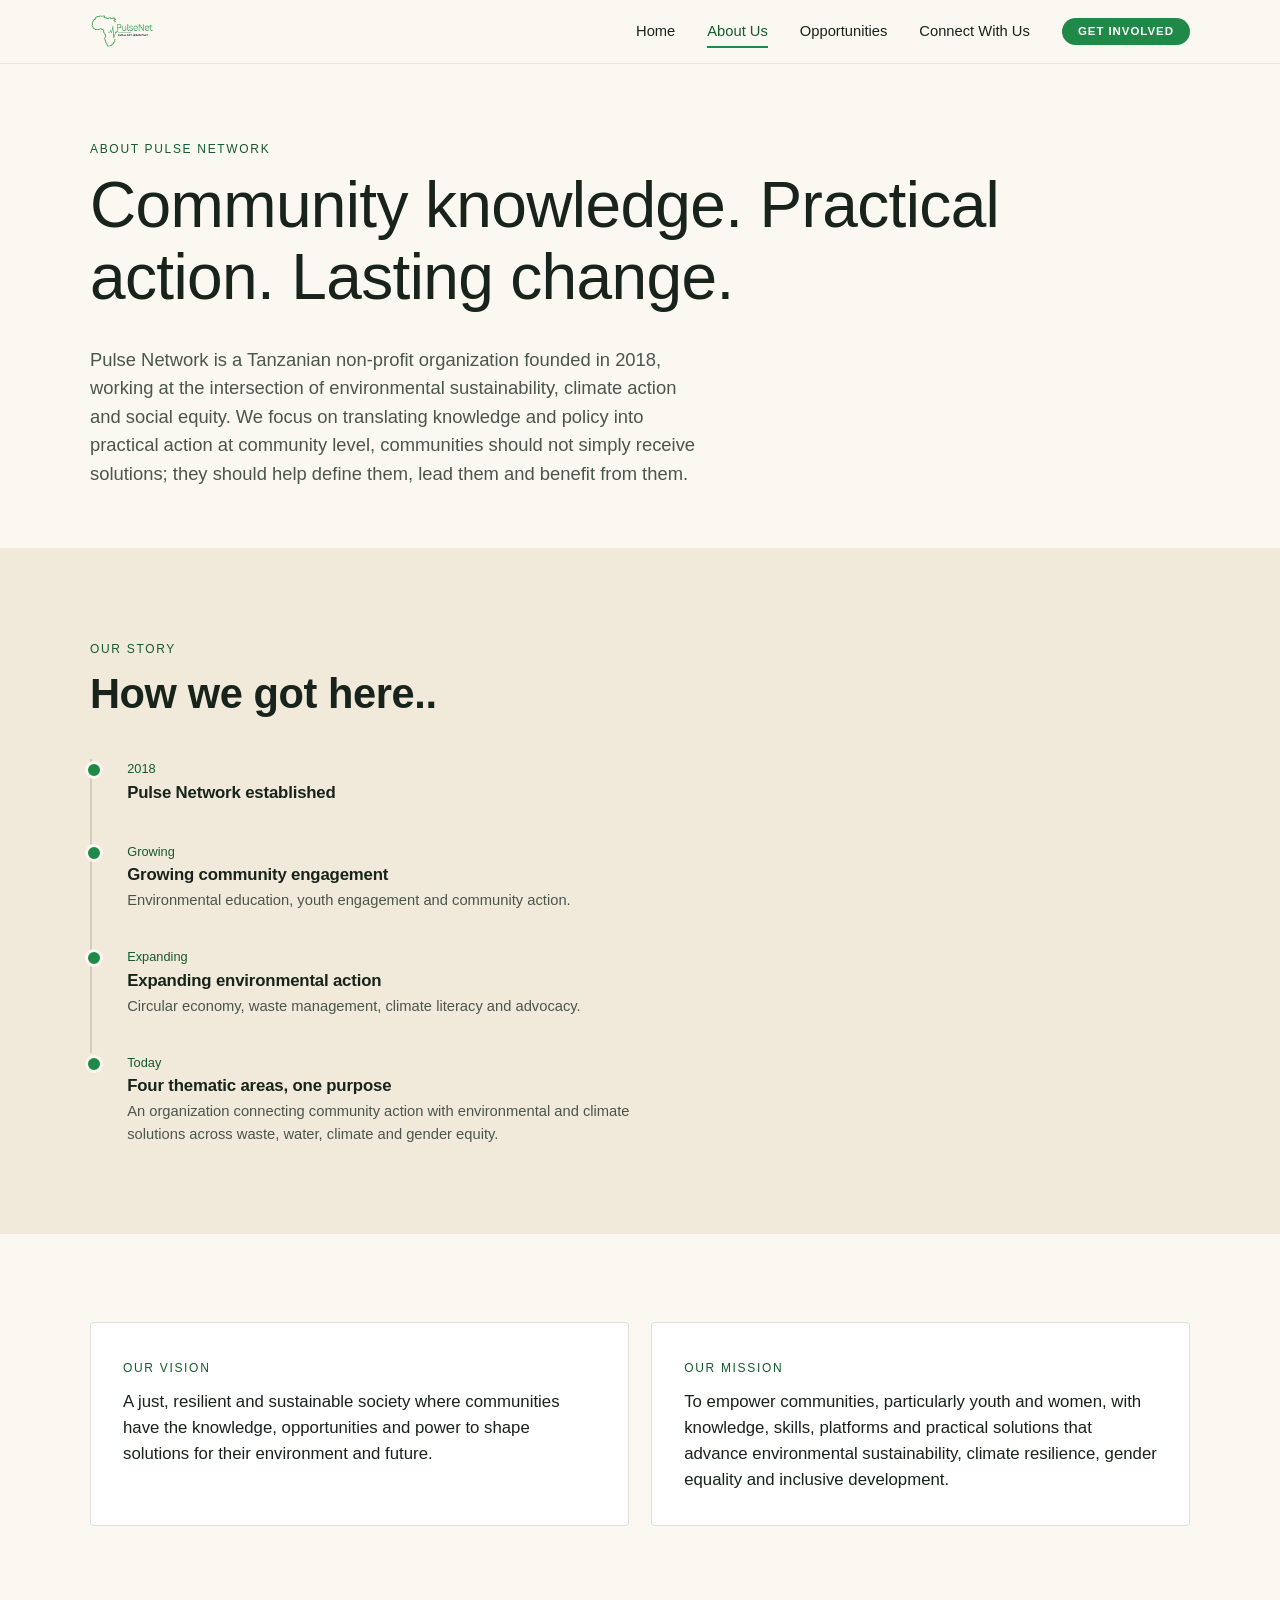
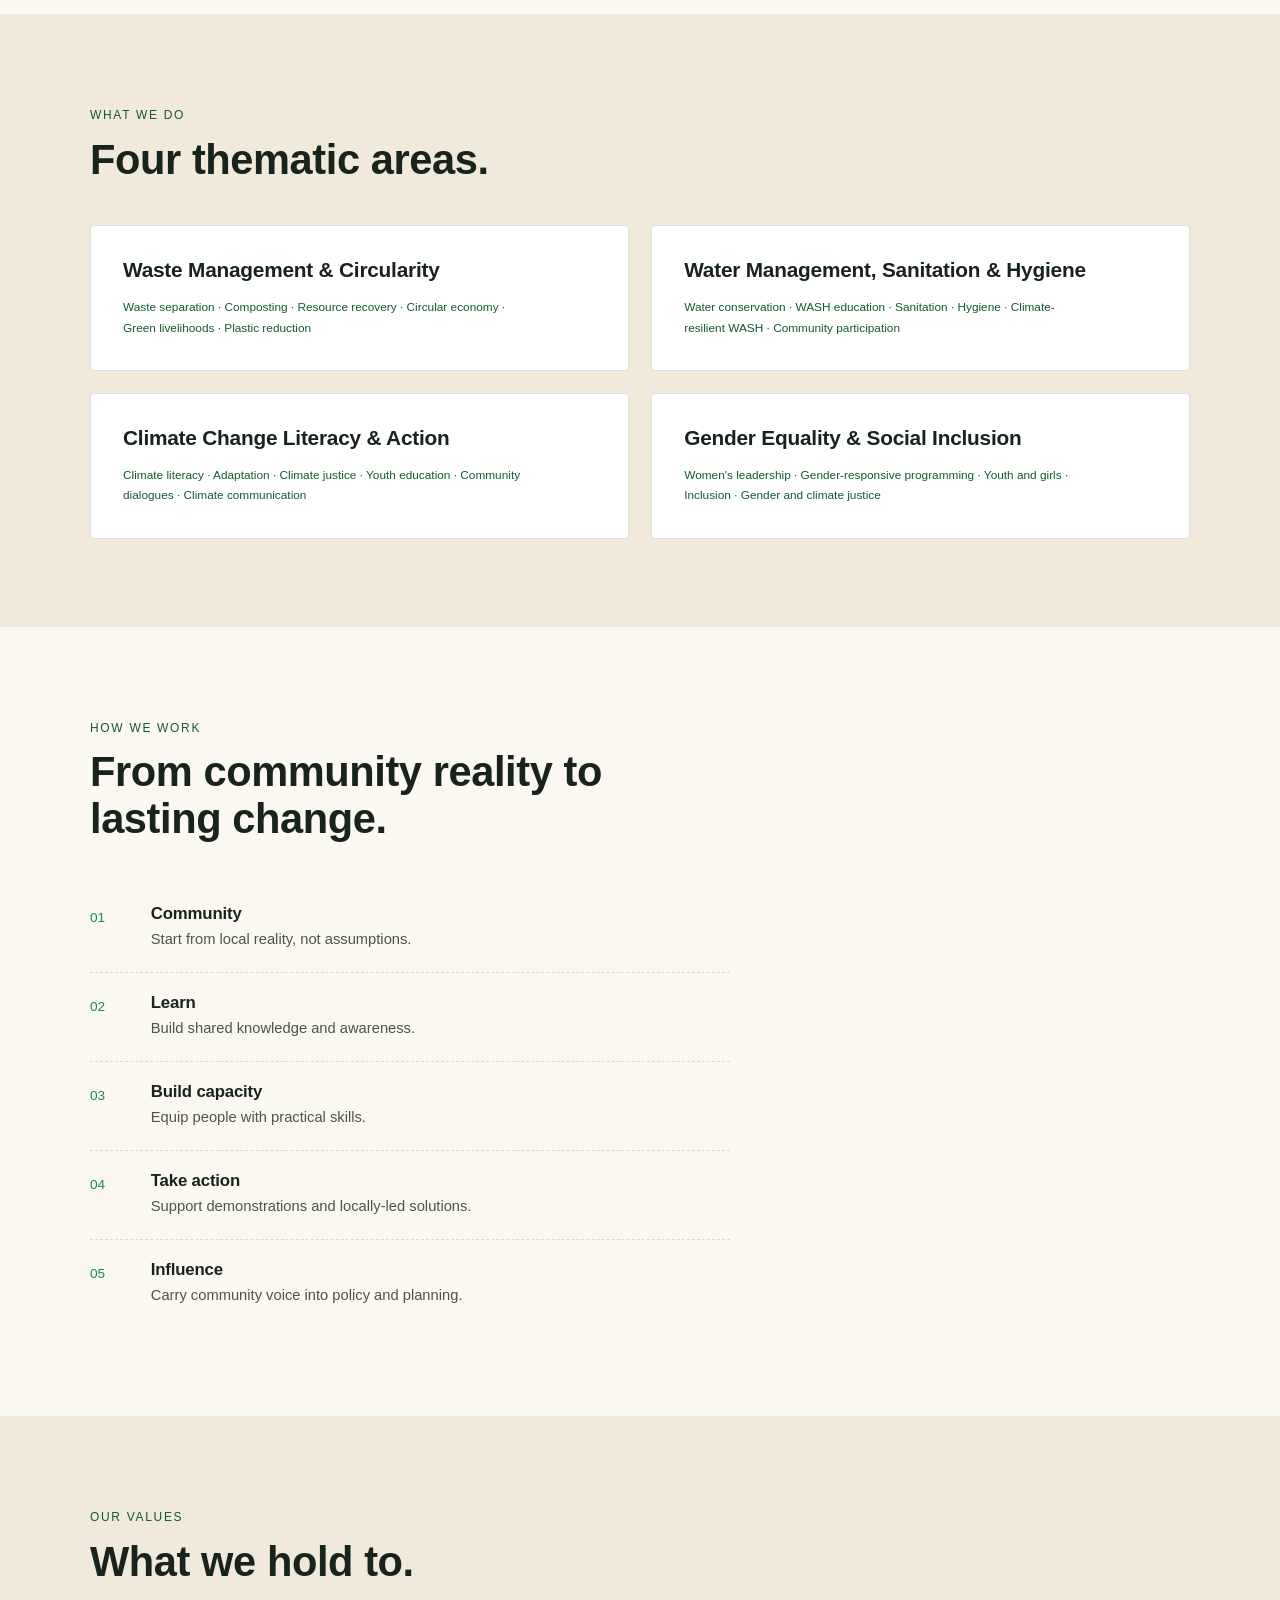
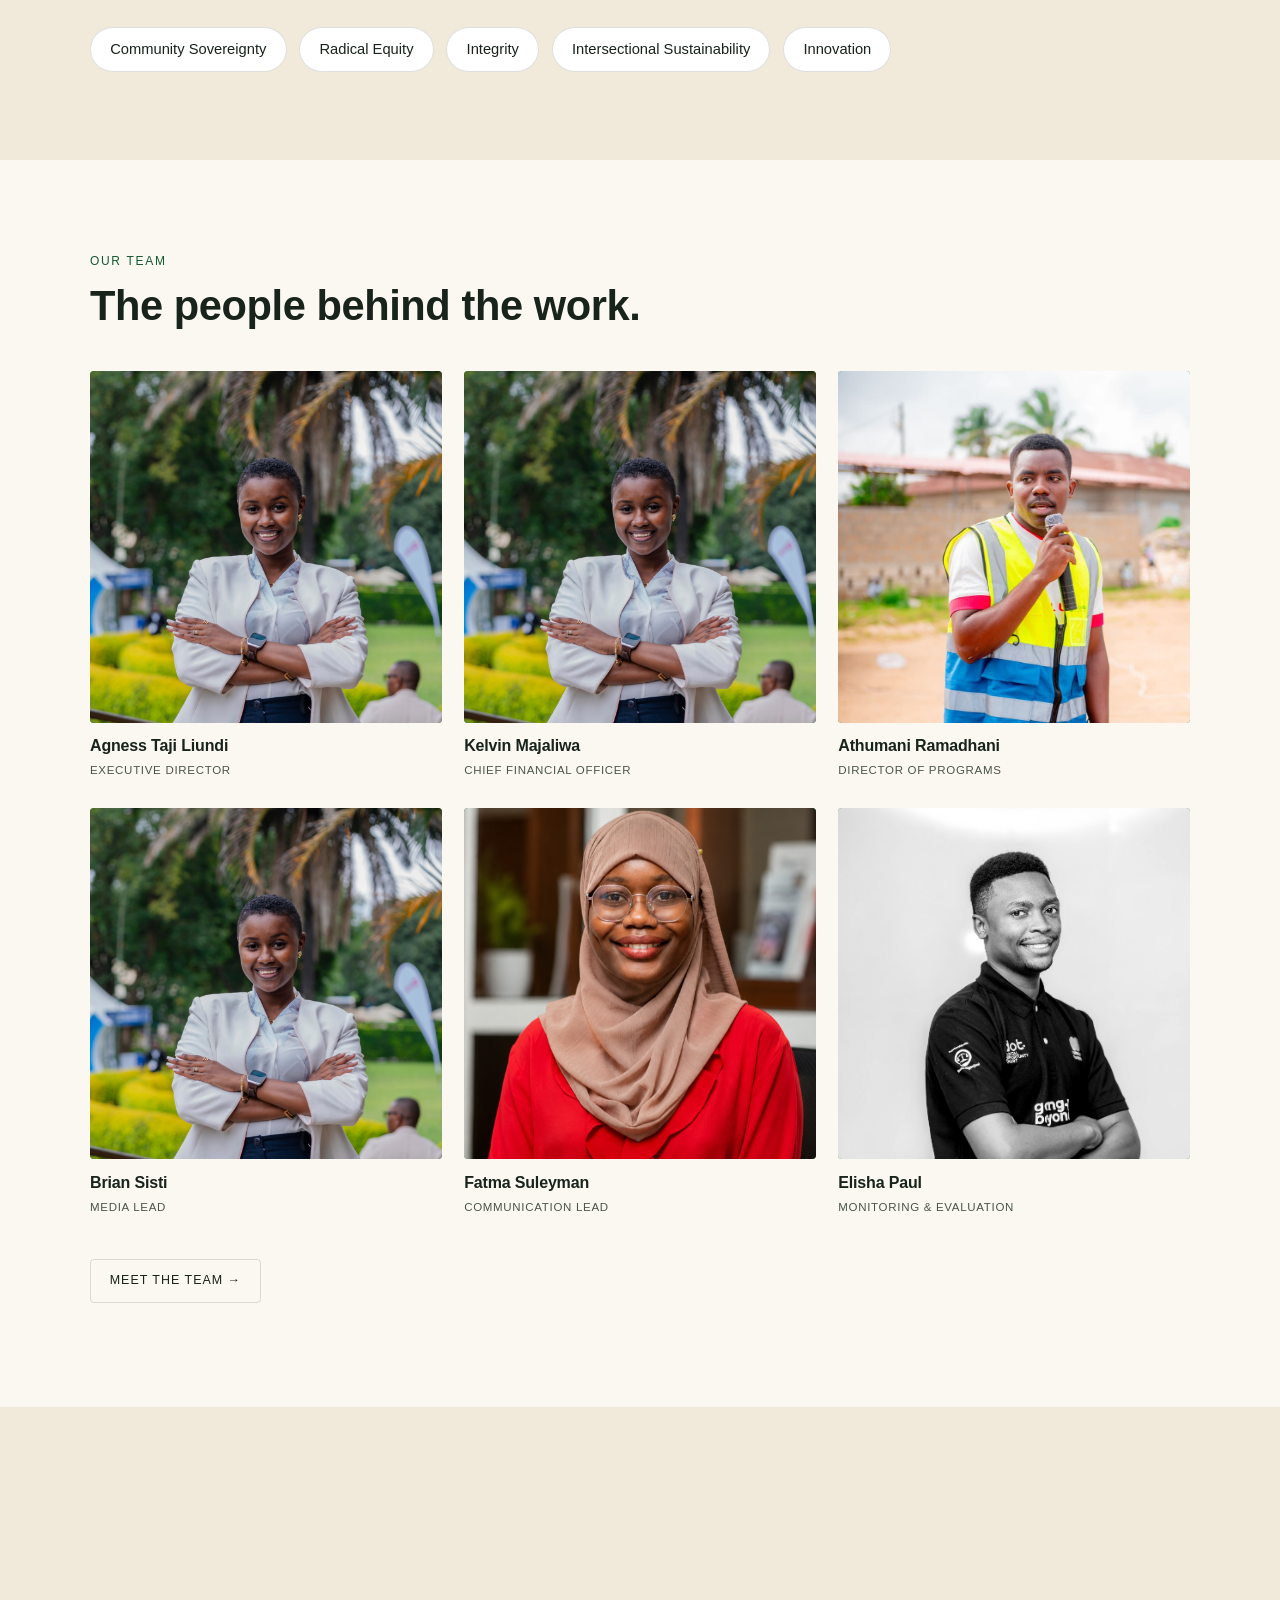
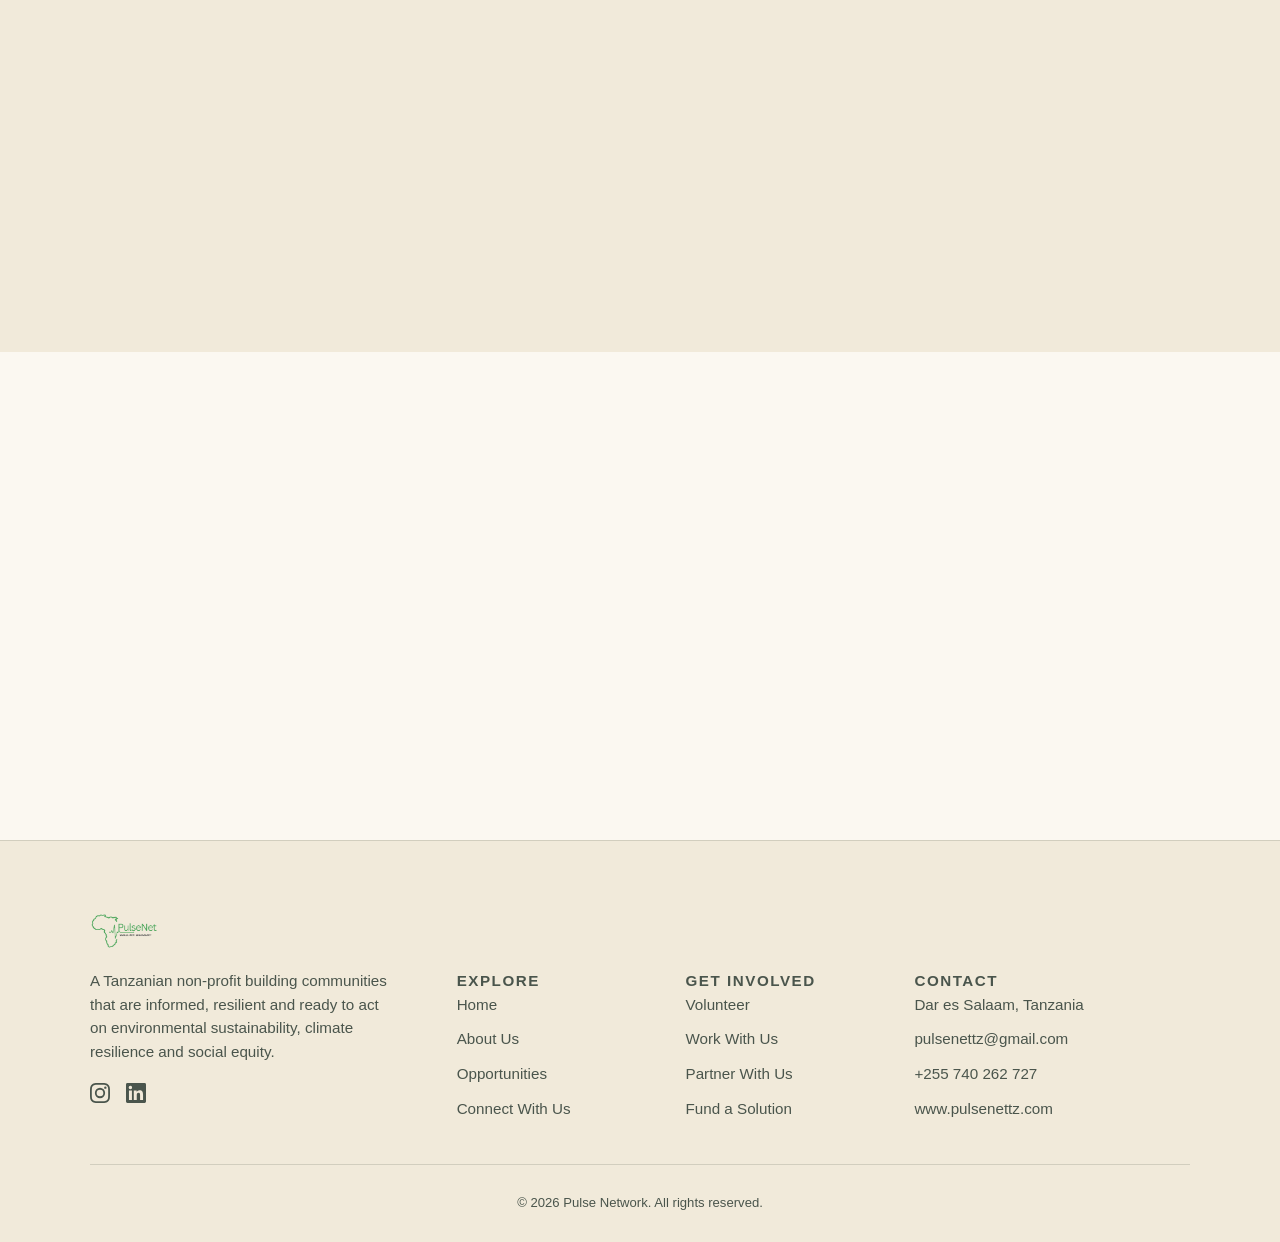
==== about.html @ f77ba7ce "Pictures" ====
<!DOCTYPE html>
<html lang="en">
<head>
<meta charset="UTF-8">
<meta name="viewport" content="width=device-width, initial-scale=1.0">
<title>About Us</title>
<meta name="description" content="Pulse Network is a Tanzanian non-profit organization founded in 2018, working at the intersection of environmental sustainability, climate action and social equity.">
<link rel="stylesheet" href="assets/styles.css?v=18">
</head>
<body>

<header class="site-header">
  <nav class="nav">
    <a href="index.html" class="brand" aria-label="Pulse Network home">
      <img src="assets/pulsenet_logo.png" alt="Pulse Network">
    </a>
    <button class="nav-toggle" aria-label="Toggle navigation" aria-expanded="false"><span></span><span></span><span></span></button>
    <div class="nav-links">
      <a href="index.html">Home</a>
      <a href="about.html" aria-current="page">About Us</a>
      <a href="opportunities.html">Opportunities</a>
      <a href="connect.html">Connect With Us</a>
      <a href="connect.html" class="btn btn-primary">Get Involved</a>
    </div>
  </nav>
</header>

<main>

  <section class="page-hero">
    <div class="wrap">
      <span class="eyebrow">About Pulse Network</span>
      <h1>Community knowledge. Practical action. Lasting change.</h1>
      <p class="lede">Pulse Network is a Tanzanian non-profit organization founded in 2018, working at the intersection of environmental sustainability, climate action and social equity. We focus on translating knowledge and policy into practical action at community level, communities should not simply receive solutions; they should help define them, lead them and benefit from them.</p>
    </div>
  </section>

  <!-- OUR STORY -->
  <section class="section-alt">
    <div class="wrap">
      <div class="section-head reveal">
        <span class="eyebrow">Our story</span>
        <h2>How we got here..</h2>
      </div>
      <div class="timeline reveal">
        <div class="tl-item">
          <span class="yr">2018</span>
          <h3>Pulse Network established</h3>
        </div>
        <div class="tl-item">
          <span class="yr">Growing</span>
          <h3>Growing community engagement</h3>
          <p>Environmental education, youth engagement and community action.</p>
        </div>
        <div class="tl-item">
          <span class="yr">Expanding</span>
          <h3>Expanding environmental action</h3>
          <p>Circular economy, waste management, climate literacy and advocacy.</p>
        </div>
        <div class="tl-item">
          <span class="yr">Today</span>
          <h3>Four thematic areas, one purpose</h3>
          <p>An organization connecting community action with environmental and climate solutions across waste, water, climate and gender equity.</p>
        </div>
      </div>
    </div>
  </section>

  <!-- VISION / MISSION -->
  <section>
    <div class="wrap">
      <div class="theme-grid reveal">
        <div class="theme-card">
          <span class="eyebrow">Our vision</span>
          <p style="color: var(--ink); font-size: 1.05rem;">A just, resilient and sustainable society where communities have the knowledge, opportunities and power to shape solutions for their environment and future.</p>
        </div>
        <div class="theme-card">
          <span class="eyebrow">Our mission</span>
          <p style="color: var(--ink); font-size: 1.05rem;">To empower communities, particularly youth and women, with knowledge, skills, platforms and practical solutions that advance environmental sustainability, climate resilience, gender equality and inclusive development.</p>
        </div>
      </div>
    </div>
  </section>

  <!-- WHAT WE DO -->
  <section class="section-alt">
    <div class="wrap">
      <div class="section-head reveal">
        <span class="eyebrow">What we do</span>
        <h2>Four thematic areas.</h2>
      </div>
      <div class="theme-grid reveal">
        <div class="theme-card">
          <h3>Waste Management &amp; Circularity</h3>
          <p class="focus">Waste separation · Composting · Resource recovery · Circular economy · Green livelihoods · Plastic reduction</p>
        </div>
        <div class="theme-card">
          <h3>Water Management, Sanitation &amp; Hygiene</h3>
          <p class="focus">Water conservation · WASH education · Sanitation · Hygiene · Climate-resilient WASH · Community participation</p>
        </div>
        <div class="theme-card">
          <h3>Climate Change Literacy &amp; Action</h3>
          <p class="focus">Climate literacy · Adaptation · Climate justice · Youth education · Community dialogues · Climate communication</p>
        </div>
        <div class="theme-card">
          <h3>Gender Equality &amp; Social Inclusion</h3>
          <p class="focus">Women's leadership · Gender-responsive programming · Youth and girls · Inclusion · Gender and climate justice</p>
        </div>
      </div>
    </div>
  </section>

  <!-- HOW WE WORK -->
  <section>
    <div class="wrap">
      <div class="section-head reveal">
        <span class="eyebrow">How we work</span>
        <h2>From community reality to lasting change.</h2>
      </div>
      <div class="trail-vertical reveal">
        <div class="v-step"><span class="num">01</span><div><h3>Community</h3><p>Start from local reality, not assumptions.</p></div></div>
        <div class="v-step"><span class="num">02</span><div><h3>Learn</h3><p>Build shared knowledge and awareness.</p></div></div>
        <div class="v-step"><span class="num">03</span><div><h3>Build capacity</h3><p>Equip people with practical skills.</p></div></div>
        <div class="v-step"><span class="num">04</span><div><h3>Take action</h3><p>Support demonstrations and locally-led solutions.</p></div></div>
        <div class="v-step"><span class="num">05</span><div><h3>Influence</h3><p>Carry community voice into policy and planning.</p></div></div>
      </div>
    </div>
  </section>

  <!-- VALUES -->
  <section class="section-alt">
    <div class="wrap">
      <div class="section-head reveal">
        <span class="eyebrow">Our values</span>
        <h2>What we hold to.</h2>
      </div>
      <div class="values-grid reveal">
        <span class="value-chip">Community Sovereignty</span>
        <span class="value-chip">Radical Equity</span>
        <span class="value-chip">Integrity</span>
        <span class="value-chip">Intersectional Sustainability</span>
        <span class="value-chip">Innovation</span>
      </div>
    </div>
  </section>

  <!-- TEAM -->
  <section>
    <div class="wrap">
      <div class="section-head reveal">
        <span class="eyebrow">Our team</span>
        <h2>The people behind the work.</h2>
      </div>
      <div class="team-grid reveal">
        <div class="team-card"><div class="avatar avatar--photo"><img src="assets/photos/agness-dp.jpeg" alt="Agness Taji Liundi" loading="lazy"></div><h3>Agness Taji Liundi</h3><span class="role">Executive Director</span></div>
        <div class="team-card"><div class="avatar avatar--photo"><img src="assets/photos/agness-dp.jpeg" alt="Kelvin Majaliwa" loading="lazy"></div><h3>Kelvin Majaliwa</h3><span class="role">Chief Financial Officer</span></div>
        <div class="team-card"><div class="avatar avatar--photo"><img src="assets/photos/athumani-dp.jpeg" alt="Athumani Ramadhani" loading="lazy"></div><h3>Athumani Ramadhani</h3><span class="role">Director of Programs</span></div>
        <div class="team-card"><div class="avatar avatar--photo"><img src="assets/photos/agness-dp.jpeg" alt="Brian Sisti" loading="lazy"></div><h3>Brian Sisti</h3><span class="role">Media Lead</span></div>
        <div class="team-card"><div class="avatar avatar--photo"><img src="assets/photos/fatmah-dp.png" alt="Fatma Suleyman" loading="lazy"></div><h3>Fatma Suleyman</h3><span class="role">Communication Lead</span></div>
        <div class="team-card"><div class="avatar avatar--photo"><img src="assets/photos/elisha-dp.jpeg" alt="Elisha Paul" loading="lazy"></div><h3>Elisha Paul</h3><span class="role">Monitoring &amp; Evaluation</span></div>
      </div>
      <p class="mt-lg"><a href="team.html" class="btn btn-ghost">Meet the team →</a></p>
    </div>
  </section>

  <!-- PARTNERS -->
  <section class="section-alt">
    <div class="wrap">
      <div class="section-head reveal">
        <span class="eyebrow">Our partners</span>
        <h2>We work alongside partners across every sector.</h2>
      </div>
    </div>
    <div class="partner-marquee reveal" role="group" aria-label="Our partners">
      <div class="partner-track">
        <span class="partner-card"><img src="assets/photos/apn-nobg.png" alt="apn"></span>
        <span class="partner-card"><img src="assets/photos/bfa-nobg.png" alt="bfa"></span>
        <span class="partner-card">Communities</span>
        <span class="partner-card">Youth Networks</span>
        <span class="partner-card">Research</span>
        <span class="partner-card">Private Sector</span>
        <span class="partner-card">Development Partners</span>
        <span class="partner-card" aria-hidden="true">Government</span>
        <span class="partner-card" aria-hidden="true">Civil Society</span>
        <span class="partner-card" aria-hidden="true">Communities</span>
        <span class="partner-card" aria-hidden="true">Youth Networks</span>
        <span class="partner-card" aria-hidden="true">Research</span>
        <span class="partner-card" aria-hidden="true">Private Sector</span>
        <span class="partner-card" aria-hidden="true">Development Partners</span>
      </div>
    </div>
  </section>

  <!-- CTA -->
  <section>
    <div class="wrap">
      <div class="cta-band reveal">
        <div class="cta-band-inner">
          <div>
            <h2>Building this with us starts with a conversation.</h2>
            <p>Reach out to learn more about our work or find where you fit in.</p>
          </div>
          <a href="connect.html" class="btn btn-on-green">Connect with us</a>
        </div>
      </div>
    </div>
  </section>

</main>

<footer class="site-footer">
  <div class="wrap">
    <div class="footer-grid">
      <div class="footer-brand-col">
        <a href="index.html" aria-label="Pulse Network home">
          <img src="assets/pulsenet_logo.png" alt="Pulse Network">
        </a>
        <p class="footer-blurb">A Tanzanian non-profit building communities that are informed, resilient and ready to act on environmental sustainability, climate resilience and social equity.</p>
        <div class="footer-social">
          <a href="https://www.instagram.com/pulsenet_tz/" aria-label="Instagram">
            <svg viewBox="0 0 24 24" fill="currentColor" xmlns="http://www.w3.org/2000/svg" aria-hidden="true"><path d="M12 2.162c3.204 0 3.584.012 4.849.07 1.17.054 1.805.249 2.228.413.56.218.96.478 1.38.898s.68.82.898 1.38c.164.423.36 1.058.413 2.228.058 1.265.07 1.645.07 4.849s-.012 3.584-.07 4.849c-.053 1.17-.249 1.805-.413 2.228a3.7 3.7 0 0 1-.898 1.38c-.42.42-.82.68-1.38.898-.423.164-1.058.36-2.228.413-1.265.058-1.645.07-4.849.07s-3.584-.012-4.849-.07c-1.17-.053-1.805-.249-2.228-.413a3.7 3.7 0 0 1-1.38-.898c-.42-.42-.68-.82-.898-1.38-.164-.423-.36-1.058-.413-2.228-.058-1.265-.07-1.645-.07-4.849s.012-3.584.07-4.849c.054-1.17.249-1.805.413-2.228.218-.56.478-.96.898-1.38s.82-.68 1.38-.898c.423-.164 1.058-.36 2.228-.413 1.265-.058 1.645-.07 4.849-.07M12 0C8.741 0 8.332.014 7.052.072 5.775.131 4.902.333 4.14.63a5.9 5.9 0 0 0-2.126 1.384A5.9 5.9 0 0 0 .63 4.14c-.297.763-.5 1.635-.558 2.912C.014 8.332 0 8.741 0 12s.014 3.668.072 4.948c.059 1.277.261 2.15.558 2.912.307.79.717 1.459 1.384 2.126A5.9 5.9 0 0 0 4.14 23.37c.763.297 1.635.5 2.912.558C8.332 23.986 8.741 24 12 24s3.668-.014 4.948-.072c1.277-.059 2.15-.261 2.912-.558a5.9 5.9 0 0 0 2.126-1.384 5.9 5.9 0 0 0 1.384-2.126c.297-.763.5-1.635.558-2.912.058-1.28.072-1.689.072-4.948s-.014-3.668-.072-4.948c-.059-1.277-.261-2.15-.558-2.912a5.9 5.9 0 0 0-1.384-2.126A5.9 5.9 0 0 0 19.86.63c-.763-.297-1.635-.5-2.912-.558C15.668.014 15.259 0 12 0m0 5.838a6.162 6.162 0 1 0 0 12.324 6.162 6.162 0 0 0 0-12.324M12 16a4 4 0 1 1 0-8 4 4 0 0 1 0 8m7.846-10.406a1.44 1.44 0 1 1-2.88 0 1.44 1.44 0 0 1 2.88 0"/></svg>
          </a>
          <a href="https://www.linkedin.com/company/pulse-network-africa" aria-label="LinkedIn">
            <svg viewBox="0 0 16 16" fill="currentColor" xmlns="http://www.w3.org/2000/svg" aria-hidden="true"><path d="M13.633 13.633h-2.37V9.92c0-.885-.017-2.025-1.234-2.025-1.235 0-1.424.965-1.424 1.96v3.778h-2.37V5.998H8.51v1.043h.031a2.5 2.5 0 0 1 2.246-1.233c2.403 0 2.846 1.58 2.846 3.637zM3.56 4.954a1.376 1.376 0 1 1 0-2.751 1.376 1.376 0 0 1 0 2.751m1.185 8.679H2.372V5.998h2.373zM14.815.001H1.18A1.17 1.17 0 0 0 0 1.154v13.691A1.17 1.17 0 0 0 1.18 16h13.635A1.17 1.17 0 0 0 16 14.845V1.153A1.17 1.17 0 0 0 14.815 0"/></svg>
          </a>
        </div>
      </div>

      <nav class="footer-col">
        <p class="footer-col-title">Explore</p>
        <ul>
          <li><a href="index.html">Home</a></li>
          <li><a href="about.html">About Us</a></li>
          <li><a href="opportunities.html">Opportunities</a></li>
          <li><a href="connect.html">Connect With Us</a></li>
        </ul>
      </nav>

      <nav class="footer-col">
        <p class="footer-col-title">Get Involved</p>
        <ul>
          <li><a href="opportunities.html">Volunteer</a></li>
          <li><a href="opportunities.html">Work With Us</a></li>
          <li><a href="opportunities.html">Partner With Us</a></li>
          <li><a href="opportunities.html">Fund a Solution</a></li>
        </ul>
      </nav>

      <div class="footer-col">
        <p class="footer-col-title">Contact</p>
        <ul>
          <li><p>Dar es Salaam, Tanzania</p></li>
          <li><a href="mailto:pulsenettz@gmail.com">pulsenettz@gmail.com</a></li>
          <li><a href="tel:+255740262727">+255 740 262 727</a></li>
          <li><a href="https://www.pulsenettz.com">www.pulsenettz.com</a></li>
        </ul>
      </div>
    </div>

    <hr class="footer-sep">
    <p class="footer-copy">© 2026 Pulse Network. All rights reserved.</p>
  </div>
</footer>

<script src="assets/main.js"></script>
</body>
</html>
---- assets/styles.css ----
@font-face {
  font-family: 'Halenoir';
  src: url('fonts/Halenoir-Regular.otf') format('otf');
  font-weight: 400;
  font-style: normal;
  font-display: swap;
}
@font-face {
  font-family: 'Halenoir';
  src: url('fonts/Halenoir-Medium.otf') format('otf');
  font-weight: 500;
  font-style: normal;
  font-display: swap;
}
@font-face {
  font-family: 'Halenoir';
  src: url('fonts/Halenoir-SemiBold.otf') format('otf');
  font-weight: 600;
  font-style: normal;
  font-display: swap;
}
@font-face {
  font-family: 'Halenoir';
  src: url('fonts/Halenoir-Bold.otf') format('otf');
  font-weight: 700;
  font-style: normal;
  font-display: swap;
}

:root {
  /* --- Color: warm paper ground, brand green as the one accent, ochre as the
     earth/soil counter-accent (waste-to-value, circularity). No near-black,
     no acid-green-on-black — the brief already owns green, so the ground
     stays warm and legible instead of doubling down on a dark UI cliché. */
  --green: #1F8A47;
  --green-deep: #145A2F;
  --green-pale: #E4F1E7;
  --ochre: #B9781F;
  --ochre-pale: #F5E9D6;
  --ink: #17231B;
  --ink-soft: #4A554C;
  --paper: #FBF8F1;
  --paper-alt: #F1EADA;
  --white: #FFFFFF;
  --line: rgba(23, 35, 27, 0.14);
  --line-soft: rgba(23, 35, 27, 0.08);

  --font-display: 'Halenoir', -apple-system, BlinkMacSystemFont, 'Segoe UI', Helvetica, Arial, sans-serif;
  --font-body: 'Halenoir', -apple-system, BlinkMacSystemFont, 'Segoe UI', Helvetica, Arial, sans-serif;
  --font-mono: 'Halenoir', -apple-system, BlinkMacSystemFont, 'Segoe UI', Helvetica, Arial, sans-serif;

  --max-width: 1180px;
  --radius: 4px;
  --shadow-soft: 0 1px 2px rgba(23,35,27,0.06), 0 8px 24px rgba(23,35,27,0.05);
}

* { box-sizing: border-box; }
html { scroll-behavior: smooth; }

@media (prefers-reduced-motion: reduce) {
  html { scroll-behavior: auto; }
  * { animation-duration: 0.01ms !important; animation-iteration-count: 1 !important; transition-duration: 0.01ms !important; }
}

body {
  margin: 0;
  font-family: var(--font-body);
  color: var(--ink);
  background: var(--paper);
  line-height: 1.55;
  -webkit-font-smoothing: antialiased;
}

img { max-width: 100%; display: block; }
a { color: inherit; text-decoration: none; }

h1, h2, h3, h4 {
  font-family: var(--font-display);
  font-weight: 600;
  line-height: 1.12;
  margin: 0 0 0.5em;
  letter-spacing: -0.01em;
}

h1 { font-size: clamp(2.4rem, 5vw, 4.2rem); font-weight: 500; }
h2 { font-size: clamp(1.8rem, 3.4vw, 2.6rem); }
h3 { font-size: 1.3rem; }

p { margin: 0 0 1em; color: var(--ink-soft); max-width: 62ch; }

.eyebrow {
  font-family: var(--font-mono);
  font-size: 0.75rem;
  letter-spacing: 0.14em;
  text-transform: uppercase;
  color: var(--green-deep);
  display: inline-flex;
  align-items: center;
  margin-bottom: 1em;
}

.wrap {
  max-width: var(--max-width);
  margin: 0 auto;
  padding: 0 clamp(1.25rem, 4vw, 2.5rem);
}

/* Buttons */
.btn {
  display: inline-flex;
  align-items: center;
  gap: 0.5em;
  font-family: var(--font-mono);
  font-size: 0.78rem;
  letter-spacing: 0.08em;
  text-transform: uppercase;
  padding: 0.9em 1.5em;
  border-radius: var(--radius);
  border: 1px solid transparent;
  cursor: pointer;
  transition: transform 0.15s ease, background 0.15s ease, color 0.15s ease, border-color 0.15s ease;
  white-space: nowrap;
}
.btn-primary { background: var(--green); color: var(--white); }
.btn-primary:hover { background: var(--green-deep); transform: translateY(-1px); }
.btn-ghost { background: transparent; color: var(--ink); border-color: var(--line); }
.btn-ghost:hover { border-color: var(--green); color: var(--green-deep); }
.btn-on-green { background: var(--white); color: var(--green-deep); }
.btn-on-green:hover { background: var(--ink); color: var(--white); }

/* ---- Nav ---- */
.site-header {
  position: sticky;
  top: 0;
  z-index: 40;
  background: rgba(251, 248, 241, 0.92);
  backdrop-filter: blur(8px);
  border-bottom: 1px solid var(--line-soft);
}
.nav {
  display: flex;
  align-items: center;
  justify-content: space-between;
  padding: 0.9rem clamp(1.25rem, 4vw, 2.5rem);
  max-width: var(--max-width);
  margin: 0 auto;
}
.brand { display: flex; align-items: center; gap: 0.6em; }
.brand img { height: 34px; width: auto; }
.brand-word { font-family: var(--font-display); font-size: 1.15rem; font-weight: 600; }
.brand-tag { font-family: var(--font-mono); font-size: 0.62rem; letter-spacing: 0.08em; text-transform: uppercase; color: var(--ink-soft); display: block; margin-top: -2px; }

.nav-links { display: flex; align-items: center; gap: 2rem; }
.nav-links a { font-size: 0.92rem; font-weight: 500; position: relative; padding: 0.2em 0; }
.nav-links a::after {
  content: ''; position: absolute; left: 0; right: 100%; bottom: -2px; height: 2px; background: var(--green);
  transition: right 0.2s ease;
}
.nav-links a:hover::after, .nav-links a[aria-current="page"]::after { right: 0; }
.nav-links a[aria-current="page"] { color: var(--green-deep); }

/* "Get Involved" button in the nav: the .nav-links a rules above otherwise
   override .btn — force it back to a proper button (smaller text, balanced
   padding, no underline bar). */
.nav-links a.btn {
  padding: 0.7em 1.4em;
  font-size: 0.72rem;
  font-weight: 600;
  line-height: 1;
  border: 0;
  border-radius: 999px;
}
.nav-links a.btn::after { content: none; }

.nav-actions { display: flex; align-items: center; gap: 1.4rem; }
.nav-toggle { display: none; background: none; border: none; cursor: pointer; padding: 0.4em; }
.nav-toggle span { display: block; width: 22px; height: 2px; background: var(--ink); margin: 5px 0; }

@media (max-width: 860px) {
  /* Mobile: the nav opens as a dropdown card under the hamburger, on the same
     screen. Hidden by default, shown when JS adds .open — no overlay page. */
  .nav { position: relative; }

  .nav-links {
    display: none;
    position: absolute;
    top: calc(100% + 0.4rem);
    right: 0;
    left: auto;
    width: max-content;
    min-width: 148px;
    flex-direction: column;
    align-items: stretch;
    gap: 0;
    padding: 0.2rem 0;
    background: var(--white);
    border: 1px solid var(--line-soft);
    border-radius: 10px;
    box-shadow: 0 8px 20px rgba(23, 35, 27, 0.14);
    z-index: 50;
  }
  .nav-links.open { display: flex; }

  .nav-links a {
    font-size: 0.85rem;
    font-weight: 500;
    color: var(--ink);
    padding: 0.5rem 0.9rem;
    border: 0;
  }
  .nav-links a::after { display: none; }
  /* no green highlight on hover / active — every item looks the same */
  .nav-links a:hover,
  .nav-links a:focus-visible,
  .nav-links a[aria-current="page"] { color: var(--ink); background: none; }

  /* "Get Involved" reads as a plain nav link on mobile — no pill, no accent */
  .nav-links a.btn {
    margin: 0;
    padding: 0.5rem 0.9rem;
    background: none;
    color: var(--ink);
    border: 0;
    border-radius: 0;
    font-size: 0.85rem;
    font-weight: 500;
    letter-spacing: normal;
    text-transform: none;
    justify-content: flex-start;
  }
  .nav-links a.btn:hover { background: none; color: var(--ink); }

  .nav-toggle { display: block; }
}

/* ---- Hero ---- */
.hero {
  padding: clamp(4rem, 10vw, 7.5rem) 0 clamp(3.5rem, 8vw, 5.5rem);
  margin-bottom: clamp(2rem, 6vw, 4.5rem);
  position: relative;
  overflow: hidden;
  isolation: isolate;
}
.hero-bg { position: absolute; inset: 0; z-index: -2; }
.hero-bg img { width: 100%; height: 100%; object-fit: cover; object-position: 50% 22%; }
.hero-scrim {
  position: absolute;
  inset: 0;
  z-index: -1;
  background:
    linear-gradient(180deg, rgba(10,16,12,0.32) 0%, rgba(10,16,12,0.72) 78%, rgba(10,16,12,0.82) 100%),
    linear-gradient(90deg, rgba(10,16,12,0.55) 0%, rgba(10,16,12,0.15) 62%);
}
/* Two-column content overlay: headline + focus areas on the left,
   mission statement + email capture on the right. */
/* Single column, centred both axes within the hero. */
.hero-inner {
  display: flex;
  flex-direction: column;
  align-items: center;
  justify-content: center;
  text-align: center;
  gap: 1.35rem;
  min-height: 62vh;
  max-width: 760px;
}
.hero-col { display: contents; }

.hero h1 {
  color: #fff;
  font-size: clamp(2.3rem, 4.6vw, 3.4rem);
  line-height: 1.05;
  margin: 0;
}
.hero h1 em {
  /* same typeface as the rest of the headline, just italic for emphasis */
  font-style: italic;
  font-weight: 400;
  letter-spacing: 0;
}

.hero-subtitle {
  color: rgba(255,255,255,0.72);
  font-size: 0.98rem;
  margin: 0;
}

.hero-tags {
  list-style: none;
  margin: 0;
  padding: 0;
  display: flex;
  flex-wrap: wrap;
  justify-content: center;
  gap: 0.55rem 1.6rem;
  font-family: var(--font-mono);
  font-size: 0.9rem;
}
.hero-tags li { color: #7CC89B; white-space: nowrap; }

.hero-body {
  color: rgba(255,255,255,0.9);
  font-size: 1.05rem;
  line-height: 1.6;
  margin: 0;
  max-width: 52ch;
}

.hero-subscribe {
  display: flex;
  align-items: center;
  gap: 0.5rem;
  max-width: 460px;
  padding: 0.4rem 0.4rem 0.4rem 1.4rem;
  background: #fff;
  border-radius: 999px;
  box-shadow: 0 10px 30px rgba(10,16,12,0.28);
}

.hero-subscribe__btn {
  flex: 0 0 auto;
  border: 0;
  cursor: pointer;
  background: var(--green);
  color: #fff;
  font-family: var(--font-mono);
  font-size: 0.85rem;
  letter-spacing: 0.04em;
  padding: 0.9em 1.7em;
  border-radius: 999px;
  transition: background 0.15s ease, transform 0.15s ease;
  white-space: nowrap;
}
.hero-subscribe__btn:hover { background: var(--green-deep); transform: translateY(-1px); }

.hero .pulse-divider.accent { color: rgba(255,255,255,0.5); position: relative; z-index: 1; }

/* Desktop / tablet (md and up): give the headline room to wrap to 3 lines
   naturally, and keep all four focus-area tags on a single row. */
@media (min-width: 861px) {
  .hero-inner { max-width: 820px; }
  .hero h1 {
    font-size: 3.1rem;
    max-width: 24ch;          /* wide enough for 3 lines, not 2 */
    text-wrap: balance;       /* even out the 3 lines, no manual <br> */
  }
  .hero-tags {
    flex-wrap: nowrap;        /* all four tags on one line */
    gap: 0.55rem 1.1rem;      /* tighter horizontal gap so they fit */
  }
}

@media (max-width: 860px) {
  /* Mobile: the first viewport shows only the headline + "Our work spans…" +
     tags. The mission paragraph and email form sit below the fold. */
  .hero { padding-top: 0; padding-bottom: clamp(2.5rem, 10vw, 4rem); }
  .hero-inner {
    display: flex;
    flex-direction: column;
    min-height: 0;
    gap: 0;
  }
  .hero-col { display: flex; flex-direction: column; align-items: center; width: 100%; }
  .hero-col--left {
    min-height: 100vh;
    min-height: 100svh;
    justify-content: center;
    gap: 1.15rem;
    padding: 4.5rem 0;
  }
  .hero-col--right {
    gap: 1.25rem;
    padding-top: clamp(2rem, 8vw, 3.5rem);
  }
  .hero-body { max-width: none; }
  .hero-subscribe { width: 100%; max-width: 420px; }
}

@media (max-width: 480px) {
  .hero-subscribe {
    flex-wrap: wrap;
    gap: 0.6rem;
    padding: 0.9rem;
    border-radius: 18px;
  }
  .hero-subscribe__input { flex-basis: 100%; padding: 0.6rem 0.4rem; }
  .hero-subscribe__btn { width: 100%; border-radius: 999px; }
}


/* ---- Sections ---- */
section { padding: clamp(3rem, 7vw, 5.5rem) 0; }
.section-alt { background: var(--paper-alt); }
.section-head { max-width: 640px; margin-bottom: 2.6rem; }

/* ---- Theme cards ---- */
.theme-grid { display: grid; grid-template-columns: repeat(2, 1fr); gap: 1.4rem; }
@media (max-width: 720px) { .theme-grid { grid-template-columns: 1fr; } }
.theme-card {
  background: var(--white);
  border: 1px solid var(--line);
  border-radius: var(--radius);
  padding: 2rem;
  transition: border-color 0.2s ease, transform 0.2s ease;
}
.theme-card:hover { border-color: var(--green); transform: translateY(-3px); }
.theme-card .icon { font-size: 1.8rem; margin-bottom: 1rem; display: block; }
.theme-card h3 { margin-bottom: 0.5rem; }
.theme-card p { margin-bottom: 0; font-size: 0.95rem; }
.theme-card .focus { margin-top: 1rem; font-family: var(--font-mono); font-size: 0.74rem; color: var(--green-deep); line-height: 1.7; }

/* ---- Process trail (uses the pulse line as connective tissue) ---- */
.trail { position: relative; display: grid; grid-template-columns: repeat(4, 1fr); gap: 1.5rem; }
@media (max-width: 860px) { .trail { grid-template-columns: 1fr; } }
.trail-step { position: relative; padding-top: 1.2rem; }
.trail-step .num { font-family: var(--font-mono); font-size: 0.78rem; color: var(--green); display: block; margin-bottom: 0.6rem; }
.trail-step h3 { font-size: 1.1rem; margin-bottom: 0.35rem; }
.trail-step p { font-size: 0.92rem; margin-bottom: 0; }

.trail-vertical { display: flex; flex-direction: column; gap: 0; max-width: 640px; }
.trail-vertical .v-step { display: flex; gap: 1.4rem; padding: 1.3rem 0; border-bottom: 1px dashed var(--line); }
.trail-vertical .v-step:last-child { border-bottom: none; }
.trail-vertical .v-step .num { font-family: var(--font-mono); color: var(--green); font-size: 0.85rem; flex: none; width: 2.4rem; padding-top: 0.15rem; }
.trail-vertical .v-step h3 { margin-bottom: 0.3rem; font-size: 1.05rem; }
.trail-vertical .v-step p { margin-bottom: 0; font-size: 0.92rem; }

/* ---- Initiative / opportunity cards ---- */
.card-grid { display: grid; grid-template-columns: repeat(4, 1fr); gap: 1.2rem; }
@media (max-width: 980px) { .card-grid { grid-template-columns: repeat(2, 1fr); } }
@media (max-width: 560px) { .card-grid { grid-template-columns: 1fr; } }
.init-card { background: var(--white); border: 1px solid var(--line); border-radius: var(--radius); padding: 1.6rem; }
.init-card .tag { font-family: var(--font-mono); font-size: 0.68rem; letter-spacing: 0.08em; text-transform: uppercase; color: var(--green); }
.init-card h3 { margin: 0.5rem 0 0.4rem; font-size: 1.1rem; }
.init-card p { font-size: 0.9rem; margin-bottom: 0; }

/* ---- CTA band ---- */
.cta-band { background: var(--green); color: var(--white); border-radius: 6px; padding: clamp(2.4rem, 6vw, 4rem); text-align: left; }
.cta-band h2 { color: var(--white); }
.cta-band p { color: rgba(255,255,255,0.86); }
.cta-band-inner { display: flex; align-items: center; justify-content: space-between; gap: 2rem; flex-wrap: wrap; }

/* ---- Timeline (About) ---- */
.timeline { display: flex; flex-direction: column; max-width: 560px; }
.tl-item { position: relative; padding: 0 0 2.2rem 2.2rem; border-left: 2px solid var(--line); }
.tl-item:last-child { border-left-color: transparent; padding-bottom: 0; }
.tl-item::before { content: ''; position: absolute; left: -7px; top: 2px; width: 12px; height: 12px; border-radius: 50%; background: var(--green); border: 3px solid var(--paper); }
.tl-item .yr { font-family: var(--font-mono); font-size: 0.8rem; color: var(--green-deep); display: block; margin-bottom: 0.3rem; }
.tl-item h3 { font-size: 1.05rem; margin-bottom: 0.25rem; }
.tl-item p { font-size: 0.92rem; margin-bottom: 0; }

/* ---- Values ---- */
.values-grid { display: flex; flex-wrap: wrap; gap: 0.8rem; }
.value-chip { border: 1px solid var(--line); border-radius: 999px; padding: 0.7em 1.3em; font-size: 0.92rem; background: var(--white); }

/* ---- Team ---- */
.team-grid { display: grid; grid-template-columns: repeat(3, 1fr); gap: 1.6rem 1.4rem; }
@media (max-width: 720px) { .team-grid { grid-template-columns: repeat(2, 1fr); } }
.team-card .avatar { width: 100%; aspect-ratio: 1; border-radius: var(--radius); background: var(--green-pale); display: flex; align-items: center; justify-content: center; font-family: var(--font-display); font-size: 2rem; color: var(--green-deep); margin-bottom: 0.9rem; }
/* Cut-out portrait on the site green (image has a transparent background) */
.team-card .avatar--photo { background: var(--green); padding: 0; overflow: hidden; }
.team-card .avatar--photo img { width: 100%; height: 100%; object-fit: cover; object-position: top center; }
.team-card h3 { font-size: 1rem; margin-bottom: 0.15rem; }
.team-card .role { font-family: var(--font-mono); font-size: 0.72rem; text-transform: uppercase; letter-spacing: 0.06em; color: var(--ink-soft); }

/* ---- Partners strip ---- */
/* ---- Partners marquee: continuous infinite auto-scroll, pauses on hover/focus.
   Track holds two identical sets of cards; each card carries a right margin so
   one set is exactly half the track width and translateX(-50%) loops seamlessly. */
.partner-marquee {
  overflow: hidden;
  padding: 0.75rem 0;
  -webkit-mask-image: linear-gradient(90deg, transparent, #000 7%, #000 93%, transparent);
  mask-image: linear-gradient(90deg, transparent, #000 7%, #000 93%, transparent);
}
.partner-track {
  display: flex;
  width: max-content;
  animation: partner-scroll 32s linear infinite;
  will-change: transform;
}
.partner-marquee:hover .partner-track,
.partner-marquee:focus-within .partner-track { animation-play-state: paused; }

.partner-card {
  flex: 0 0 auto;
  width: clamp(122px, 22vw, 176px);
  aspect-ratio: 1 / 1;
  margin-right: clamp(0.6rem, 2vw, 1rem);
  display: flex;
  align-items: center;
  justify-content: center;
  text-align: center;
  padding: 1rem;
  background: var(--white);
  border: 1px solid var(--line);
  border-radius: var(--radius);
  font-family: var(--font-mono);
  font-size: 0.8rem;
  letter-spacing: 0.03em;
  line-height: 1.35;
  color: var(--ink-soft);
}

@keyframes partner-scroll {
  from { transform: translateX(0); }
  to   { transform: translateX(-50%); }
}

@media (prefers-reduced-motion: reduce) {
  .partner-marquee { overflow-x: auto; -webkit-overflow-scrolling: touch; }
  .partner-track { animation: none; }
}

/* ---- Opportunity sections ---- */
.opp-block { display: grid; grid-template-columns: 1fr 1.3fr; gap: 2.5rem; padding: 2.6rem 0; border-bottom: 1px solid var(--line); align-items: start; }
.opp-block:last-child { border-bottom: none; }
@media (max-width: 800px) { .opp-block { grid-template-columns: 1fr; gap: 1.2rem; } }
.opp-block .icon { font-size: 1.6rem; }
.opp-list { list-style: none; margin: 1rem 0 1.4rem; padding: 0; display: grid; gap: 0.5rem; }
.opp-list li { position: relative; padding-left: 1.3rem; font-size: 0.95rem; color: var(--ink-soft); }
.opp-list li::before { content: ''; position: absolute; left: 0; top: 0.55em; width: 6px; height: 6px; background: var(--green); border-radius: 50%; }
.opp-empty { font-style: italic; color: var(--ink-soft); font-size: 0.92rem; }

/* ---- Form ---- */
.form-grid { display: grid; grid-template-columns: 1fr 1fr; gap: 1.1rem; }
@media (max-width: 640px) { .form-grid { grid-template-columns: 1fr; } }
.field { display: flex; flex-direction: column; gap: 0.4rem; margin-bottom: 1.1rem; }
.field.full { grid-column: 1 / -1; }
.field label { font-family: var(--font-mono); font-size: 0.72rem; text-transform: uppercase; letter-spacing: 0.06em; color: var(--ink-soft); }
.field input, .field textarea, .field select {
  font-family: var(--font-body); font-size: 0.98rem; padding: 0.8em 0.9em; border: 1px solid var(--line); border-radius: var(--radius); background: var(--white); color: var(--ink);
}
.field input:focus, .field textarea:focus { outline: 2px solid var(--green); outline-offset: 1px; border-color: var(--green); }
.checkbox-grid { display: grid; grid-template-columns: repeat(2, 1fr); gap: 0.6rem 1rem; }
@media (max-width: 520px) { .checkbox-grid { grid-template-columns: 1fr; } }
.checkbox-item { display: flex; align-items: center; gap: 0.6em; font-size: 0.92rem; }
.checkbox-item input { width: 16px; height: 16px; accent-color: var(--green); }
.form-note { font-size: 0.82rem; color: var(--ink-soft); margin-top: 0.6rem; }
.form-status { font-size: 0.9rem; margin-top: 0.9rem; font-family: var(--font-mono); display: none; }
.form-status.visible { display: block; }
.form-status.ok { color: var(--green-deep); }
.form-status.err { color: #A33A2A; }

/* ---- Contact info cards ---- */
.contact-grid { display: grid; grid-template-columns: 1fr 1fr; gap: 3rem; }
@media (max-width: 860px) { .contact-grid { grid-template-columns: 1fr; } }
.info-list { list-style: none; margin: 0; padding: 0; display: grid; gap: 1rem; }
.info-list li { display: flex; gap: 0.9em; font-size: 1rem; }
.info-list .k { font-family: var(--font-mono); font-size: 0.78rem; color: var(--green-deep); width: 2rem; flex: none; padding-top: 0.2em; }
.social-row { display: flex; gap: 1.1rem; margin-top: 1.6rem; flex-wrap: wrap; }
.social-row a { font-family: var(--font-mono); font-size: 0.8rem; border: 1px solid var(--line); padding: 0.6em 1.1em; border-radius: 999px; transition: border-color 0.2s ease, color 0.2s ease; }
.social-row a:hover { border-color: var(--green); color: var(--green-deep); }

/* ---- Footer (footer-01 layout: brand + blurb + social, link columns, contact, rule, centered copyright) ---- */
.site-footer {
  background: var(--paper-alt);
  color: var(--ink-soft);
  border-top: 1px solid var(--line);
  padding: clamp(3rem, 6vw, 4.5rem) 0 1.75rem;
}
.footer-grid {
  display: grid;
  grid-template-columns: 1.7fr 1fr 1fr 1.4fr;
  gap: 2.75rem 2rem;
  padding-bottom: 2.75rem;
}
@media (max-width: 900px) { .footer-grid { grid-template-columns: 1fr 1fr; } }
@media (max-width: 560px) { .footer-grid { grid-template-columns: 1fr; gap: 2rem; } }

.footer-brand-col { display: flex; flex-direction: column; gap: 1.25rem; max-width: 34ch; }
@media (max-width: 900px) { .footer-brand-col { grid-column: 1 / -1; max-width: none; } }
.footer-brand-col img { height: 36px; width: auto; }
/* Capped at four lines; width tuned so the copy wraps to exactly four. */
.footer-blurb { margin: 0; font-size: 0.95rem; line-height: 1.55; color: var(--ink-soft); max-width: 44ch; }

.footer-social { display: flex; align-items: center; gap: 1rem; }
.footer-social a { color: var(--ink-soft); display: inline-flex; transition: color 0.15s ease; }
.footer-social a:hover { color: var(--green-deep); }
.footer-social svg { width: 20px; height: 20px; display: block; }

.footer-col-title {
  font-family: var(--font-mono);
  font-size: 0.72rem;
  font-weight: 600;
  letter-spacing: 0.1em;
  text-transform: uppercase;
  color: var(--ink);
  margin: 0 0 1.1rem;
}
.footer-col ul { list-style: none; margin: 0; padding: 0; display: grid; gap: 0.7rem; }
.footer-col li { font-size: 0.95rem; }
.footer-col a { font-size: 0.95rem; color: var(--ink-soft); transition: color 0.15s ease; }
.footer-col a:hover { color: var(--green-deep); }
.footer-col p { font-size: 0.95rem; margin: 0; color: var(--ink-soft); max-width: none; }
/* Outdent the logo so the nav/contact column heads line up with the blurb's first line. */
.footer-col { margin-top: calc(36px + 1.25rem); }
@media (max-width: 900px) { .footer-col { margin-top: 0; } }

.footer-sep { height: 1px; width: 100%; background: var(--line); border: 0; margin: 0; }
.footer-copy { text-align: center; font-size: 0.82rem; color: var(--ink-soft); padding-top: 1.75rem; margin: 0 auto; max-width: none; }

/* ---- Page header (interior pages) ---- */
.page-hero { padding: clamp(2.6rem, 6vw, 4.5rem) 0 clamp(1.8rem, 4vw, 2.6rem); }
.page-hero .lede { font-size: 1.15rem; max-width: 620px; }

/* ---- Photo grid (field imagery) ---- */
.photo-grid { display: grid; grid-template-columns: repeat(4, 1fr); gap: 0.9rem; }
@media (max-width: 860px) { .photo-grid { grid-template-columns: repeat(2, 1fr); } }
@media (max-width: 560px) { .photo-grid { grid-template-columns: 1fr; } }
.photo-grid figure { margin: 0; overflow: hidden; border-radius: var(--radius); aspect-ratio: 4/5; }
.photo-grid img { width: 100%; height: 100%; object-fit: cover; transition: transform 0.4s ease; }
.photo-grid figure:hover img { transform: scale(1.04); }
.photo-caption { font-family: var(--font-mono); font-size: 0.78rem; color: var(--ink-soft); margin-top: 1rem; }

/* ---- Utility ---- */
.center { text-align: center; margin-left: auto; margin-right: auto; }
.mt-lg { margin-top: 2.5rem; }
.reveal { opacity: 0; transform: translateY(14px); transition: opacity 0.6s ease, transform 0.6s ease; }
.reveal.in { opacity: 1; transform: translateY(0); }

/* ---- Contact form: honeypot + optional-field hint ---- */
.hp { position: absolute; left: -9999px; width: 1px; height: 1px; overflow: hidden; }
.field label .opt { color: var(--ink-soft); font-weight: 400; font-size: 0.85em; }
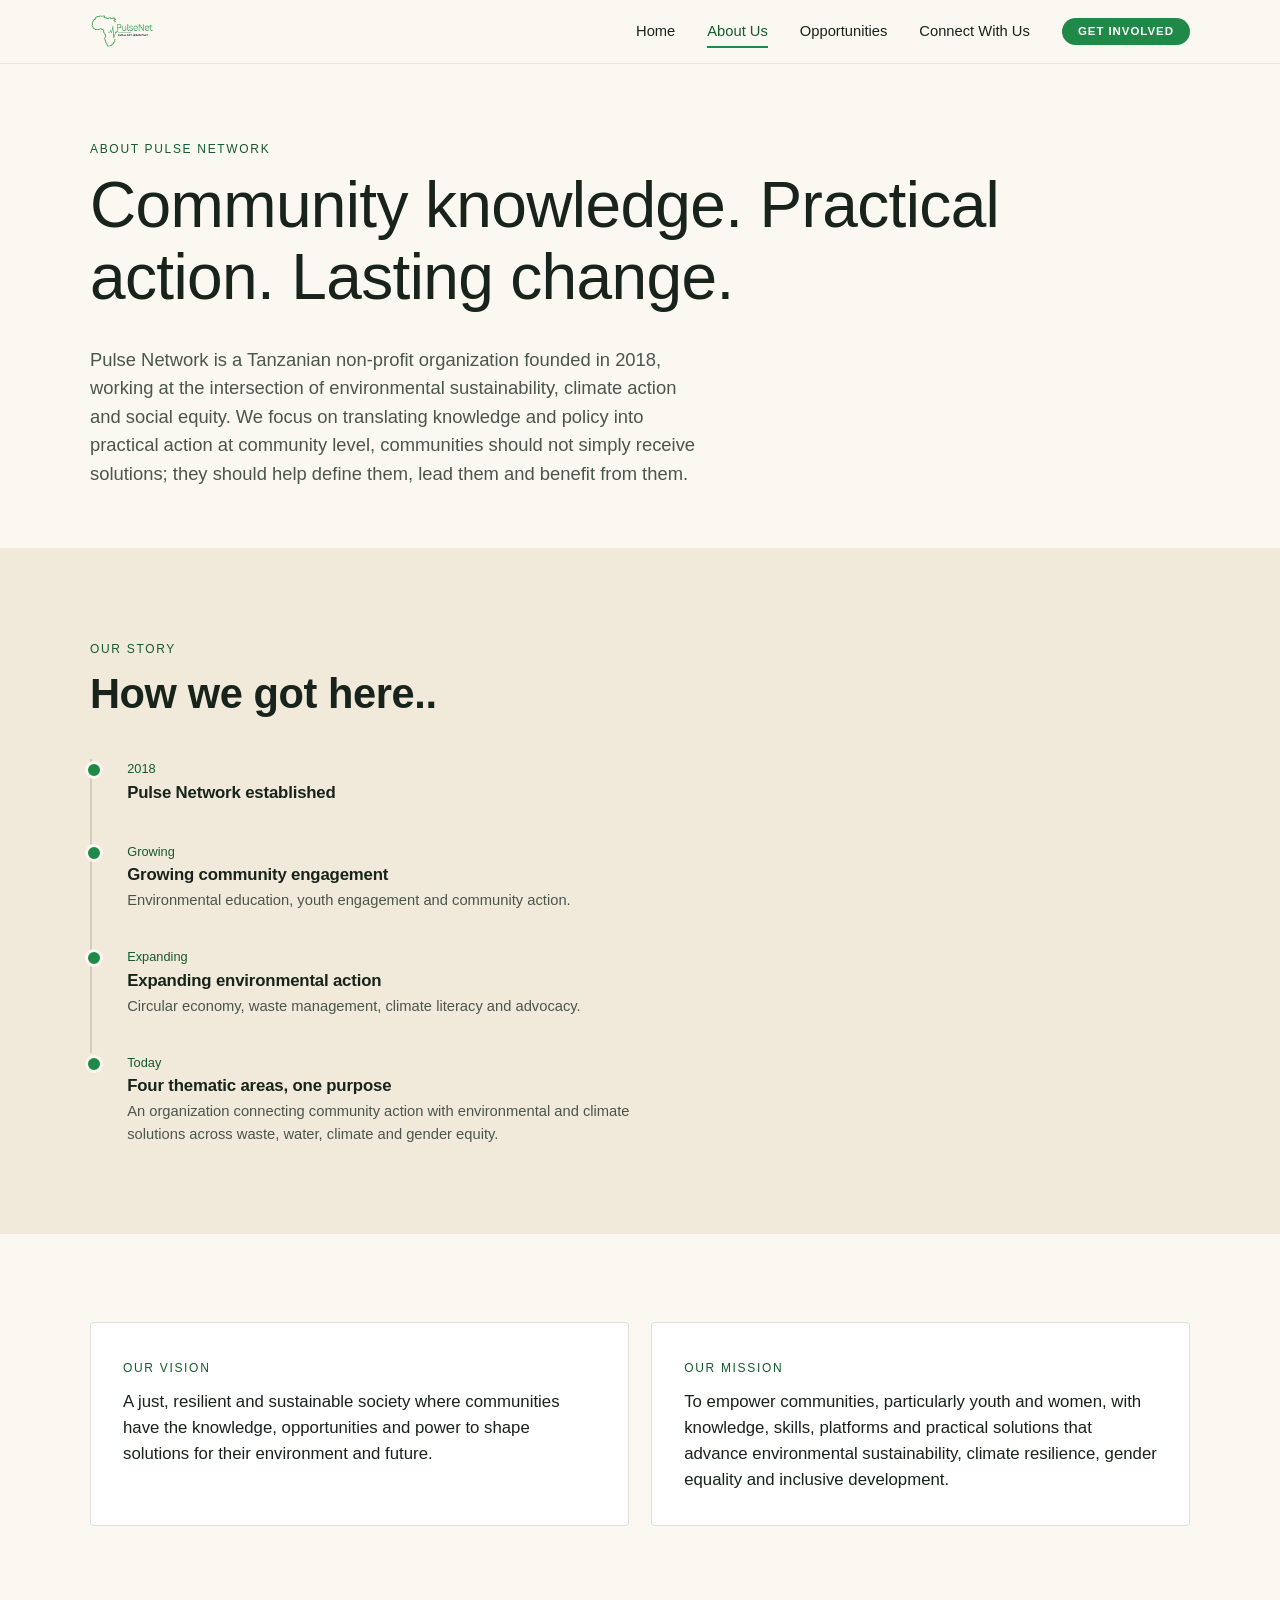
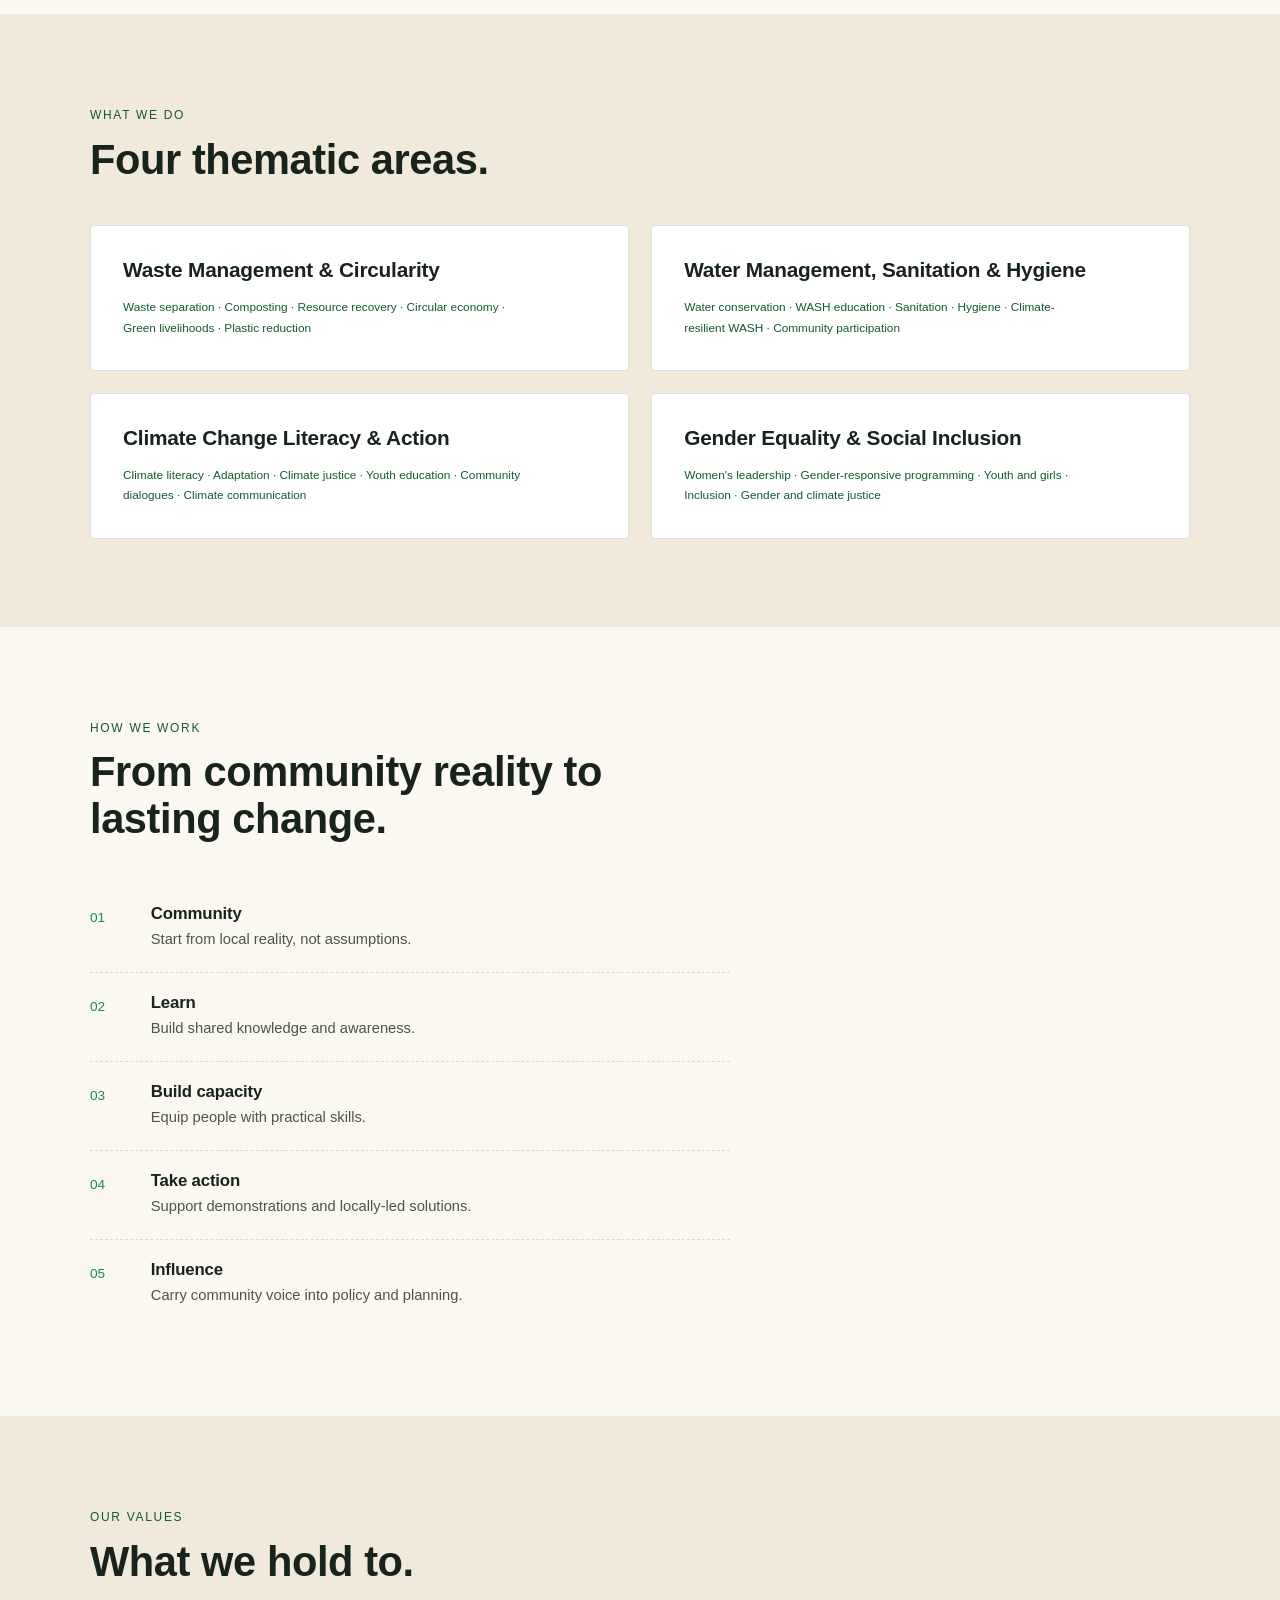
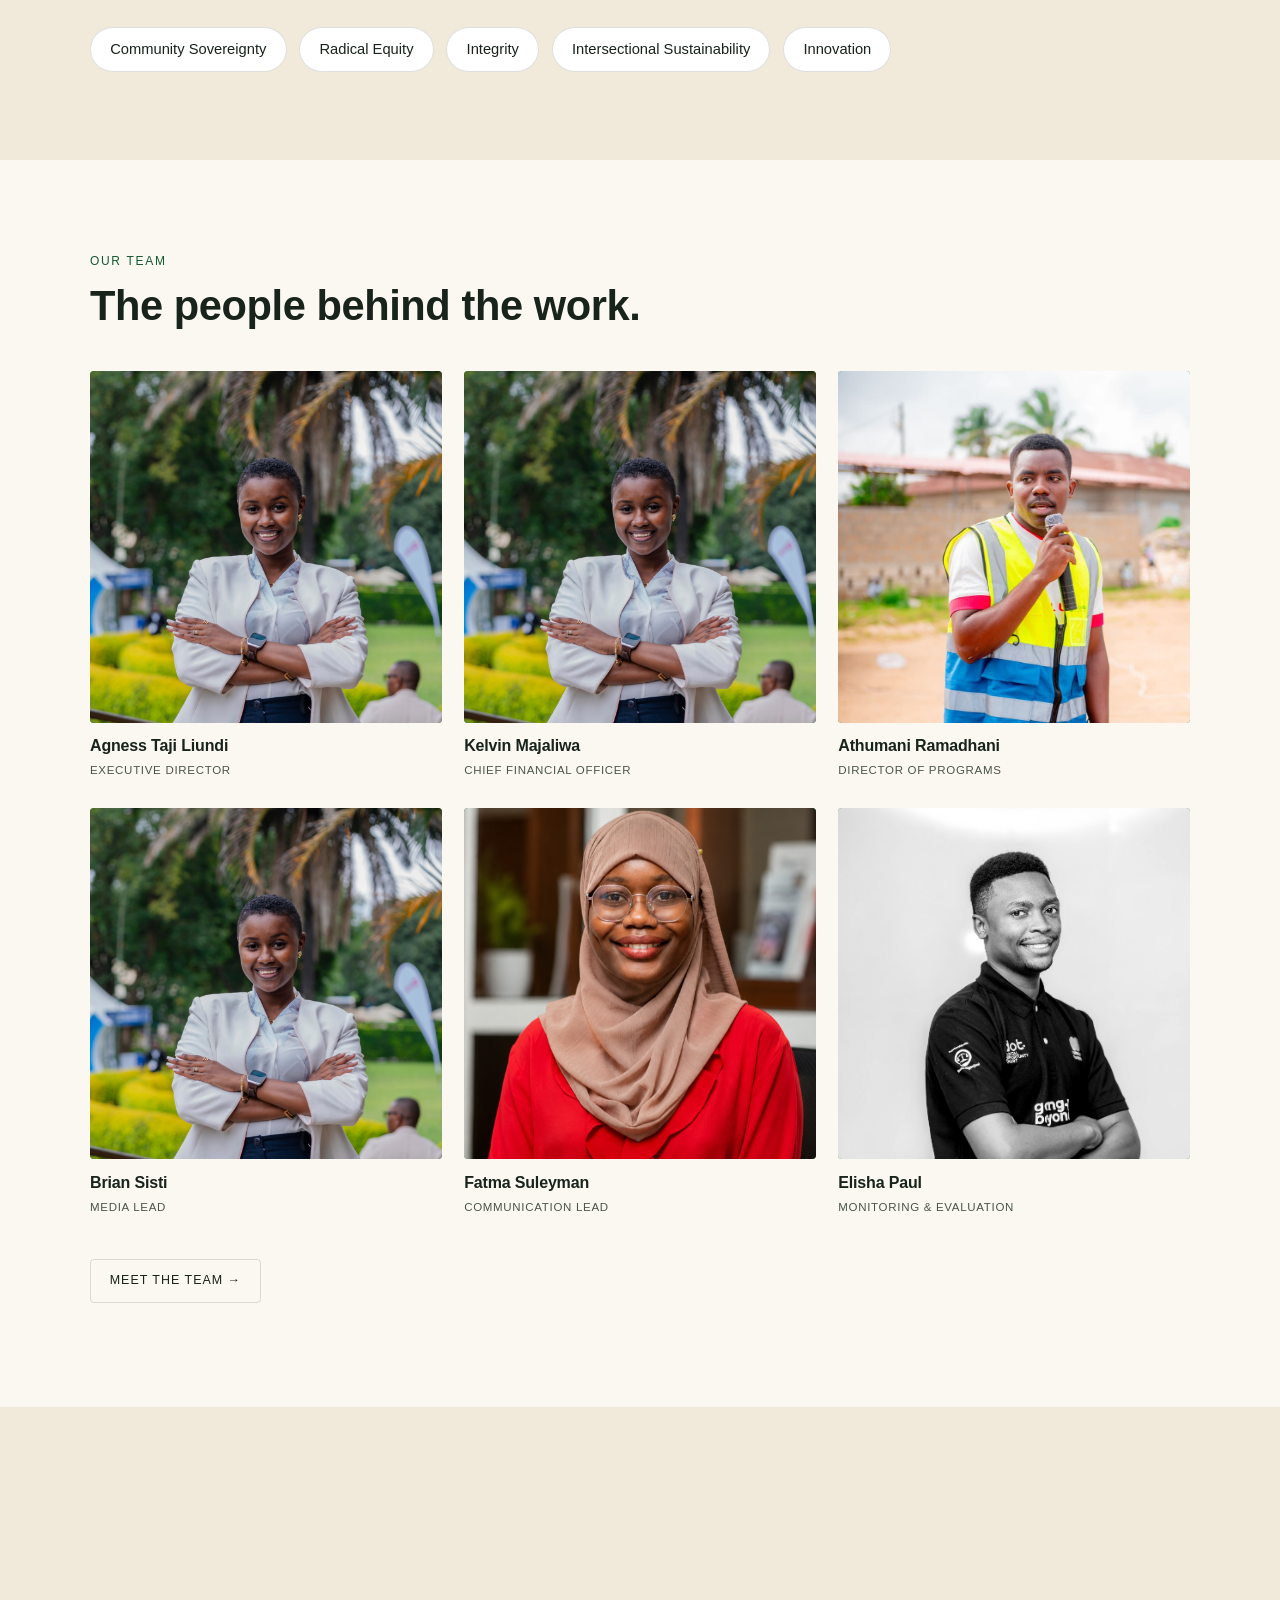
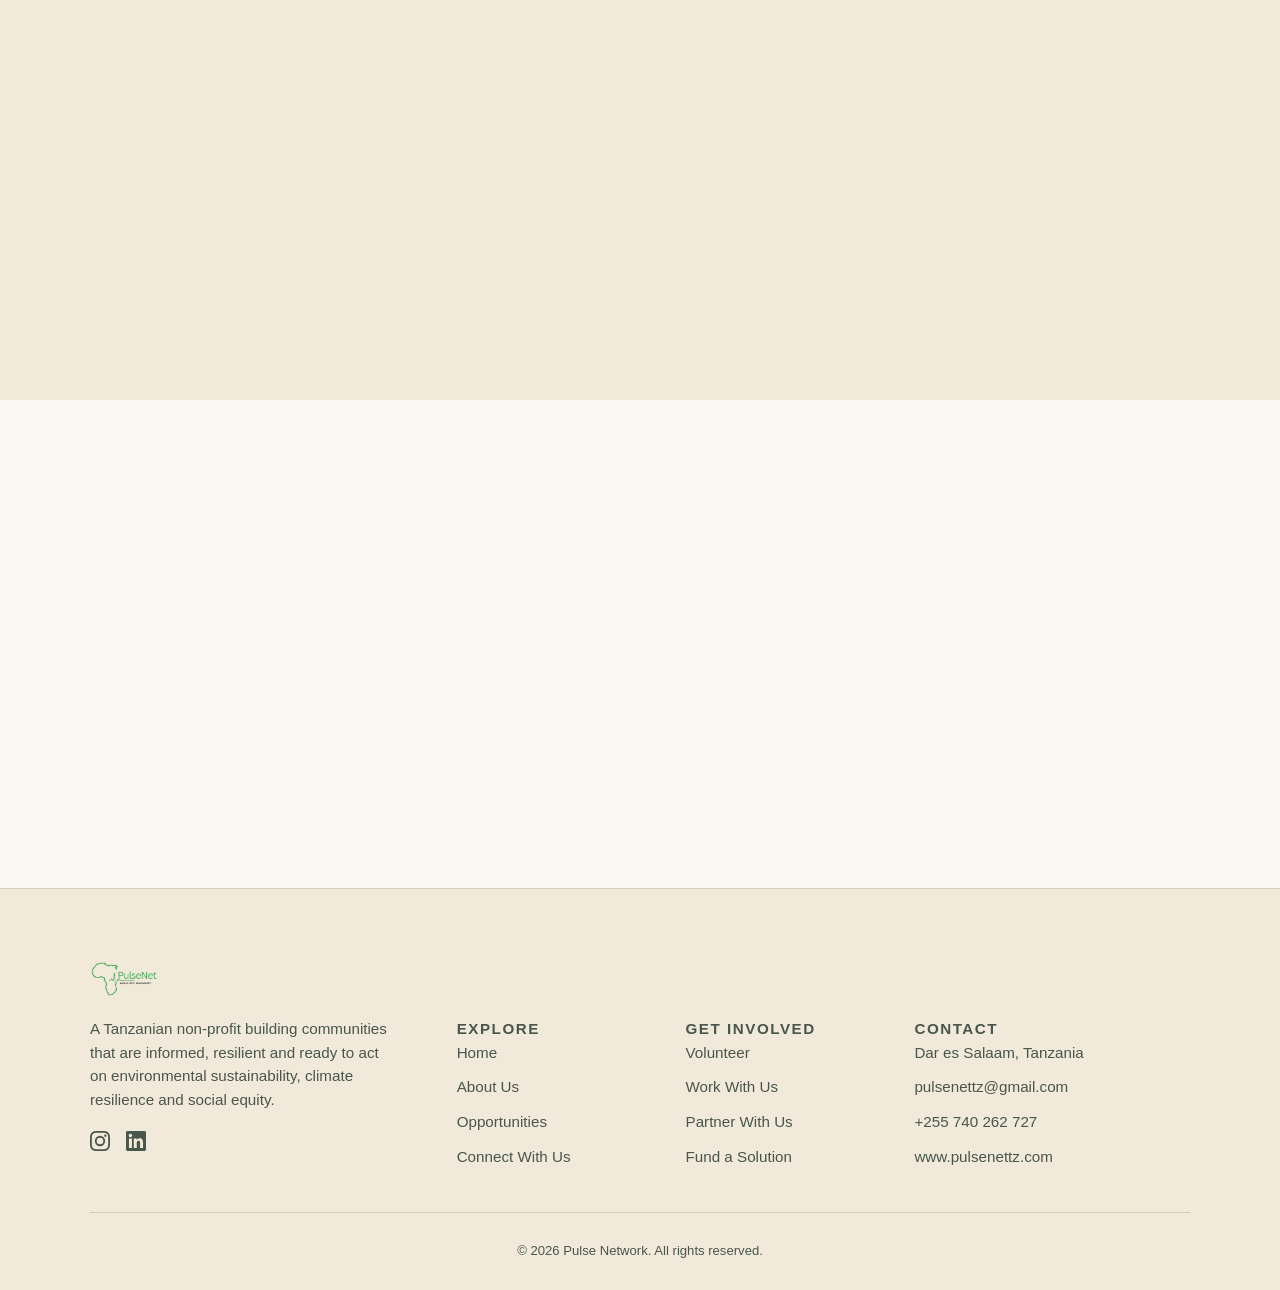
==== commit 2e17a1e5: "Pictures" ====
--- a/about.html
+++ b/about.html
@@ -173,20 +173,29 @@
     </div>
     <div class="partner-marquee reveal" role="group" aria-label="Our partners">
       <div class="partner-track">
-        <span class="partner-card"><img src="assets/photos/apn-nobg.png" alt="apn"></span>
-        <span class="partner-card"><img src="assets/photos/bfa-nobg.png" alt="bfa"></span>
-        <span class="partner-card">Communities</span>
-        <span class="partner-card">Youth Networks</span>
-        <span class="partner-card">Research</span>
-        <span class="partner-card">Private Sector</span>
-        <span class="partner-card">Development Partners</span>
-        <span class="partner-card" aria-hidden="true">Government</span>
-        <span class="partner-card" aria-hidden="true">Civil Society</span>
-        <span class="partner-card" aria-hidden="true">Communities</span>
-        <span class="partner-card" aria-hidden="true">Youth Networks</span>
-        <span class="partner-card" aria-hidden="true">Research</span>
-        <span class="partner-card" aria-hidden="true">Private Sector</span>
-        <span class="partner-card" aria-hidden="true">Development Partners</span>
+        <span class="partner-card"><img src="assets/partners/partner-01.png" alt="Full Organisation Name" decoding="async"></span>
+        <span class="partner-card"><img src="assets/partners/partner-02.png" alt="Full Organisation Name" decoding="async"></span>
+        <span class="partner-card"><img src="assets/partners/partner-03.png" alt="Full Organisation Name" decoding="async"></span>
+        <span class="partner-card"><img src="assets/partners/partner-04.png" alt="Full Organisation Name" decoding="async"></span>
+        <span class="partner-card"><img src="assets/partners/partner-05.png" alt="Full Organisation Name" decoding="async"></span>
+        <span class="partner-card"><img src="assets/partners/partner-06.png" alt="Full Organisation Name" decoding="async"></span>
+        <span class="partner-card"><img src="assets/partners/partner-07.png" alt="Full Organisation Name" decoding="async"></span>
+        <span class="partner-card"><img src="assets/partners/partner-08.png" alt="Full Organisation Name" decoding="async"></span>
+        <span class="partner-card"><img src="assets/partners/partner-09.png" alt="Full Organisation Name" decoding="async"></span>
+        <span class="partner-card"><img src="assets/partners/partner-10.png" alt="Full Organisation Name" decoding="async"></span>
+        <span class="partner-card"><img src="assets/partners/partner-11.png" alt="Full Organisation Name" decoding="async"></span>
+
+        <span class="partner-card" aria-hidden="true"><img src="assets/partners/partner-01.png" alt="" decoding="async"></span>
+        <span class="partner-card" aria-hidden="true"><img src="assets/partners/partner-02.png" alt="" decoding="async"></span>
+        <span class="partner-card" aria-hidden="true"><img src="assets/partners/partner-03.png" alt="" decoding="async"></span>
+        <span class="partner-card" aria-hidden="true"><img src="assets/partners/partner-04.png" alt="" decoding="async"></span>
+        <span class="partner-card" aria-hidden="true"><img src="assets/partners/partner-05.png" alt="" decoding="async"></span>
+        <span class="partner-card" aria-hidden="true"><img src="assets/partners/partner-06.png" alt="" decoding="async"></span>
+        <span class="partner-card" aria-hidden="true"><img src="assets/partners/partner-07.png" alt="" decoding="async"></span>
+        <span class="partner-card" aria-hidden="true"><img src="assets/partners/partner-08.png" alt="" decoding="async"></span>
+        <span class="partner-card" aria-hidden="true"><img src="assets/partners/partner-09.png" alt="" decoding="async"></span>
+        <span class="partner-card" aria-hidden="true"><img src="assets/partners/partner-10.png" alt="" decoding="async"></span>
+        <span class="partner-card" aria-hidden="true"><img src="assets/partners/partner-11.png" alt="" decoding="async"></span>
       </div>
     </div>
   </section>
--- a/assets/styles.css
+++ b/assets/styles.css
@@ -466,50 +466,33 @@
 /* ---- Partners marquee: continuous infinite auto-scroll, pauses on hover/focus.
    Track holds two identical sets of cards; each card carries a right margin so
    one set is exactly half the track width and translateX(-50%) loops seamlessly. */
-.partner-marquee {
-  overflow: hidden;
-  padding: 0.75rem 0;
-  -webkit-mask-image: linear-gradient(90deg, transparent, #000 7%, #000 93%, transparent);
-  mask-image: linear-gradient(90deg, transparent, #000 7%, #000 93%, transparent);
-}
-.partner-track {
-  display: flex;
-  width: max-content;
-  animation: partner-scroll 32s linear infinite;
-  will-change: transform;
-}
-.partner-marquee:hover .partner-track,
-.partner-marquee:focus-within .partner-track { animation-play-state: paused; }
-
 .partner-card {
   flex: 0 0 auto;
-  width: clamp(122px, 22vw, 176px);
-  aspect-ratio: 1 / 1;
-  margin-right: clamp(0.6rem, 2vw, 1rem);
+  height: clamp(60px, 9vw, 84px);
+  padding: 0 clamp(1rem, 2.5vw, 1.6rem);
+  margin-right: clamp(0.5rem, 1.6vw, 0.9rem);
   display: flex;
   align-items: center;
   justify-content: center;
-  text-align: center;
-  padding: 1rem;
   background: var(--white);
   border: 1px solid var(--line);
   border-radius: var(--radius);
-  font-family: var(--font-mono);
-  font-size: 0.8rem;
-  letter-spacing: 0.03em;
-  line-height: 1.35;
-  color: var(--ink-soft);
-}
-
-@keyframes partner-scroll {
-  from { transform: translateX(0); }
-  to   { transform: translateX(-50%); }
-}
-
-@media (prefers-reduced-motion: reduce) {
-  .partner-marquee { overflow-x: auto; -webkit-overflow-scrolling: touch; }
-  .partner-track { animation: none; }
-}
+}
+
+/* Logos: normalise by height so wide wordmarks and square marks read as
+   the same optical weight. object-fit needs both dimensions set. */
+.partner-card img {
+  height: 100%;
+  width: auto;
+  max-width: clamp(110px, 20vw, 168px);
+  object-fit: contain;
+  padding: 0.7rem 0;
+}
+
+/* Mute at rest so 11 sets of brand colours don't fight each other.
+   Delete both rules if you want them full colour. */
+.partner-card img { filter: grayscale(1); opacity: 0.7; transition: filter .25s ease, opacity .25s ease; }
+.partner-marquee:hover .partner-card img { filter: none; opacity: 1; }
 
 /* ---- Opportunity sections ---- */
 .opp-block { display: grid; grid-template-columns: 1fr 1.3fr; gap: 2.5rem; padding: 2.6rem 0; border-bottom: 1px solid var(--line); align-items: start; }
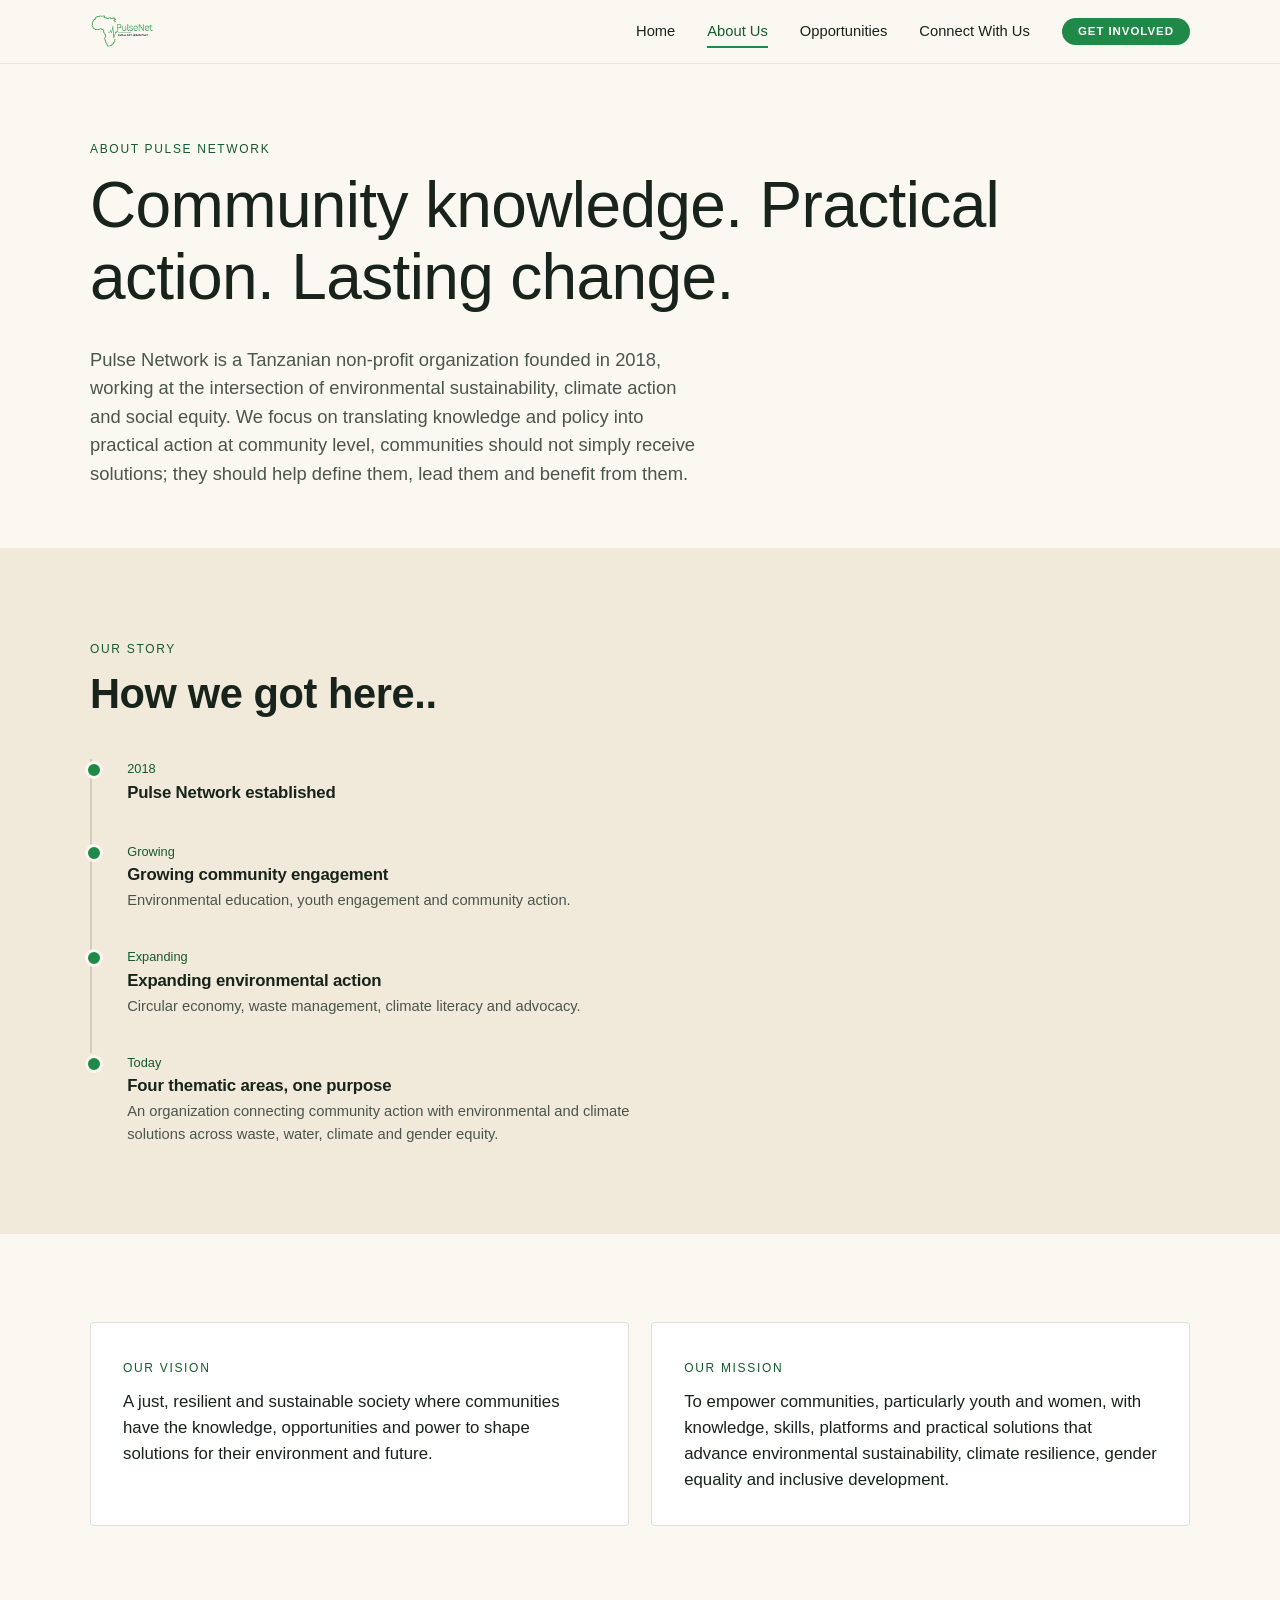
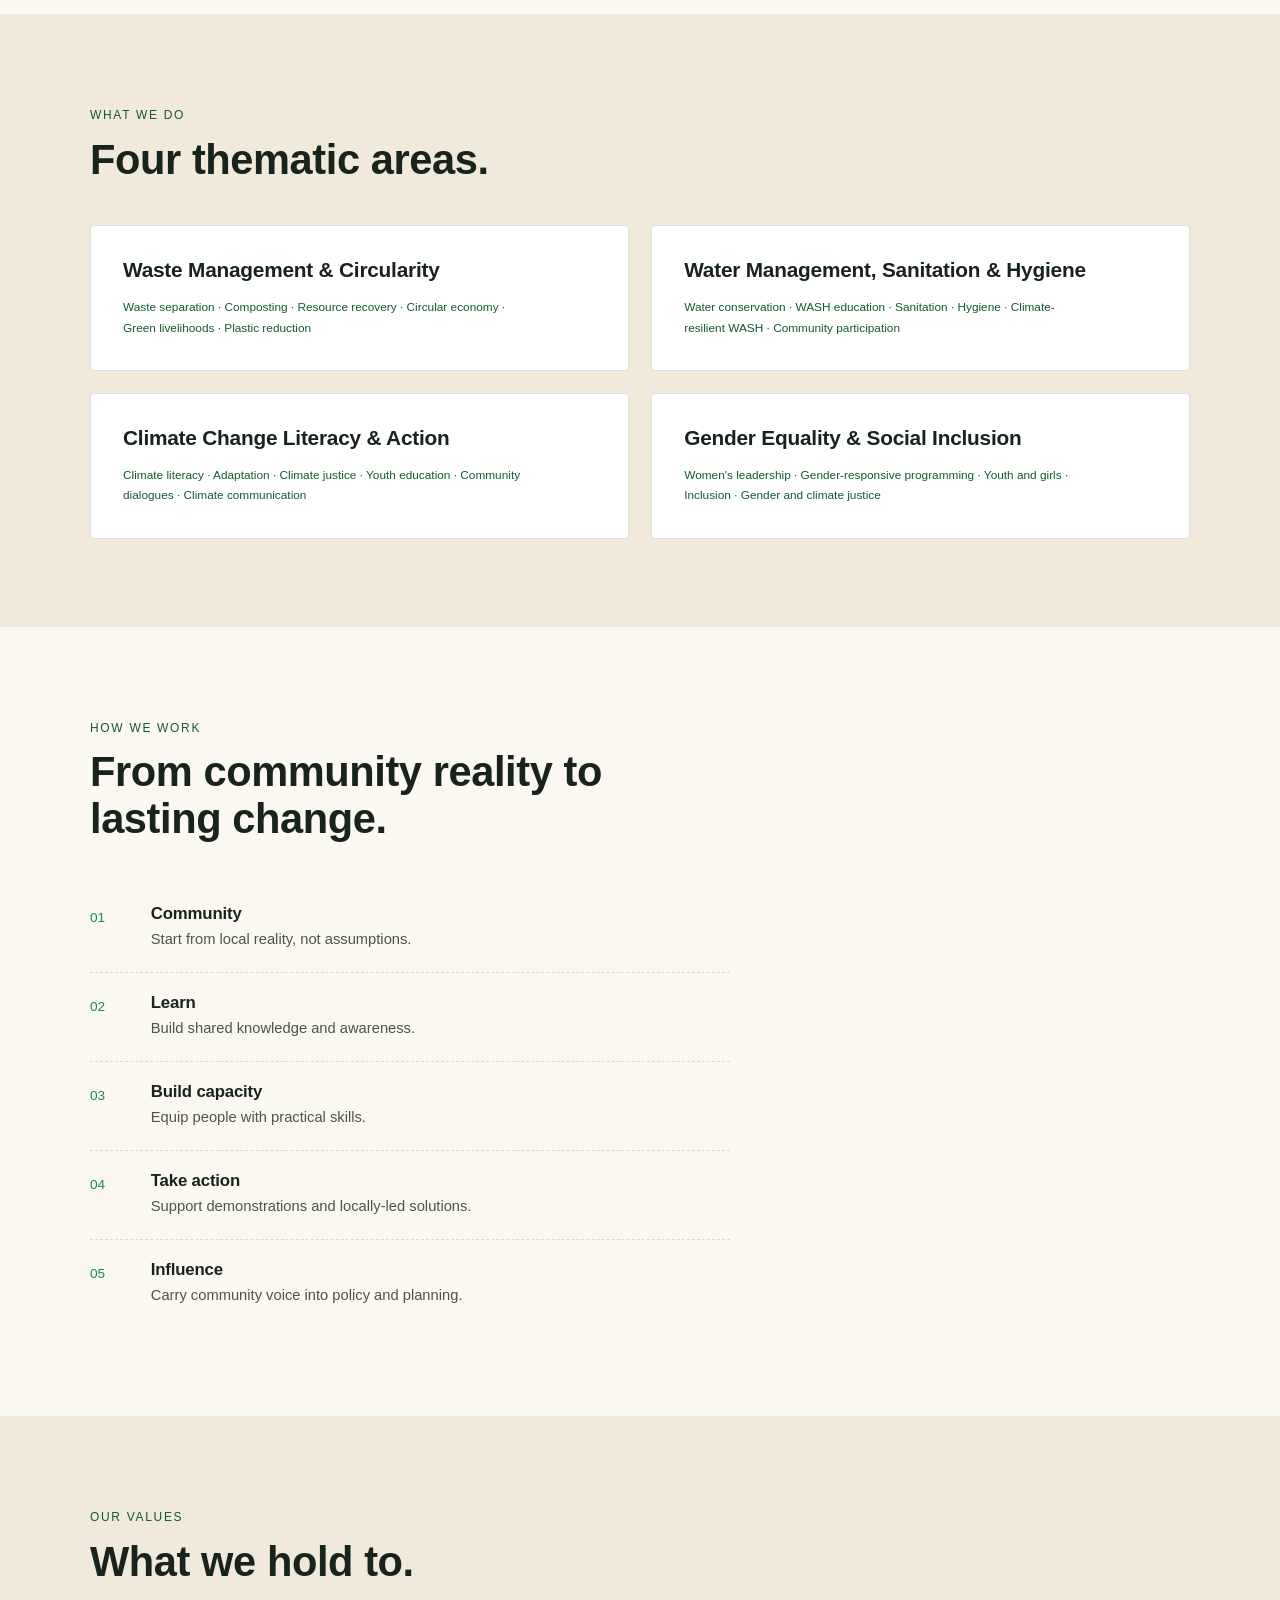
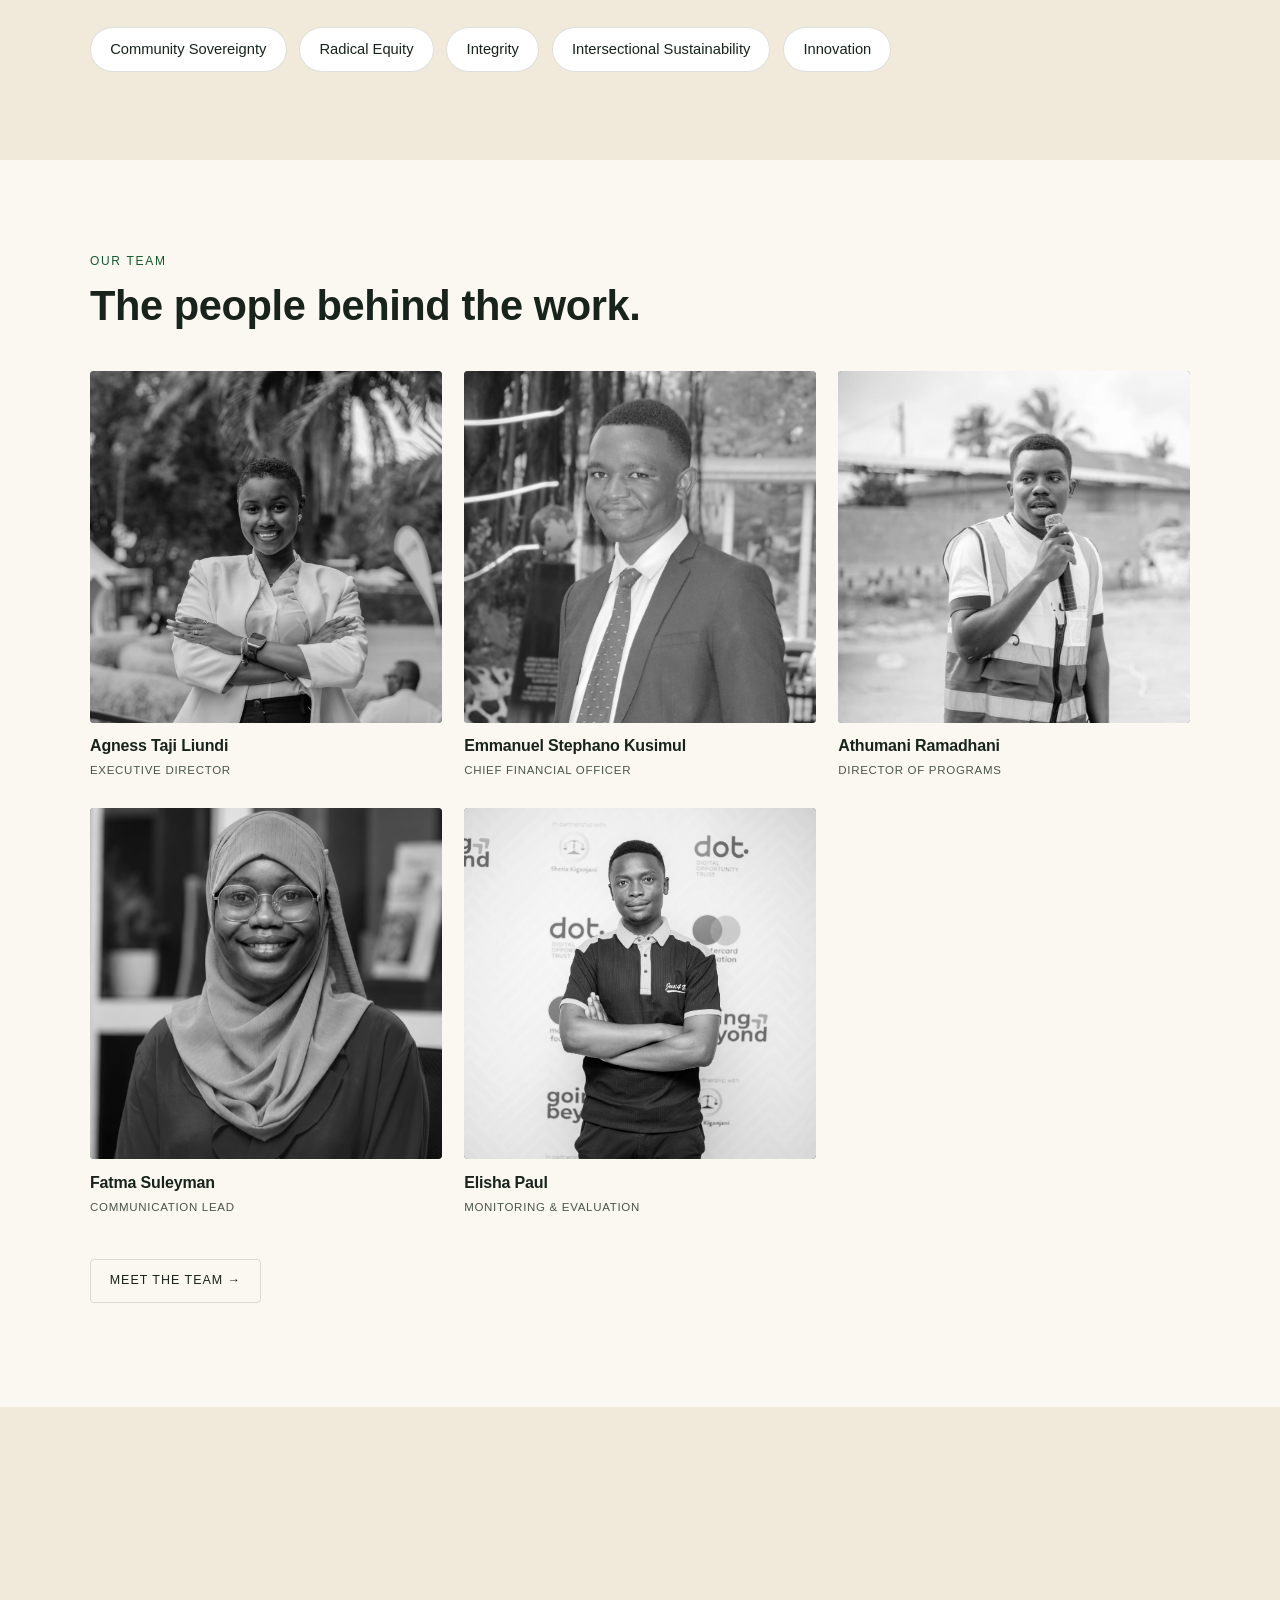
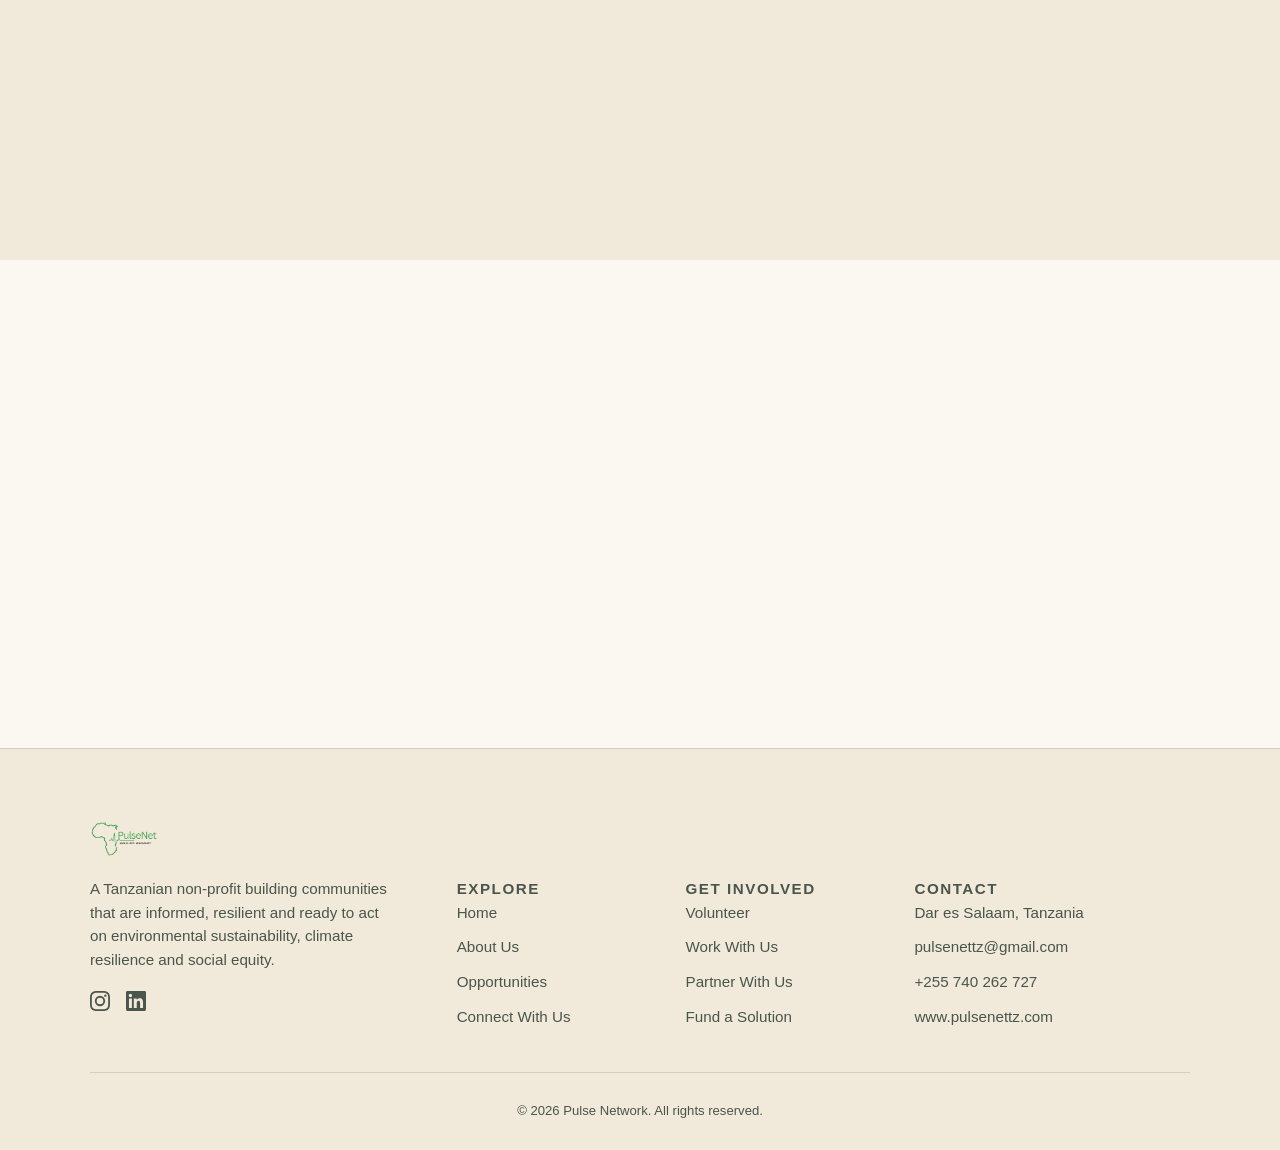
==== commit 3599b2c7: "Partners" ====
--- a/about.html
+++ b/about.html
@@ -153,11 +153,10 @@
       </div>
       <div class="team-grid reveal">
         <div class="team-card"><div class="avatar avatar--photo"><img src="assets/photos/agness-dp.jpeg" alt="Agness Taji Liundi" loading="lazy"></div><h3>Agness Taji Liundi</h3><span class="role">Executive Director</span></div>
-        <div class="team-card"><div class="avatar avatar--photo"><img src="assets/photos/agness-dp.jpeg" alt="Kelvin Majaliwa" loading="lazy"></div><h3>Kelvin Majaliwa</h3><span class="role">Chief Financial Officer</span></div>
+        <div class="team-card"><div class="avatar avatar--photo"><img src="assets/photos/emmanuel-dp.jpeg" alt="Emmanuel Stephano Kusimul" loading="lazy"></div><h3>Emmanuel Stephano Kusimul</h3><span class="role">Chief Financial Officer</span></div>
         <div class="team-card"><div class="avatar avatar--photo"><img src="assets/photos/athumani-dp.jpeg" alt="Athumani Ramadhani" loading="lazy"></div><h3>Athumani Ramadhani</h3><span class="role">Director of Programs</span></div>
-        <div class="team-card"><div class="avatar avatar--photo"><img src="assets/photos/agness-dp.jpeg" alt="Brian Sisti" loading="lazy"></div><h3>Brian Sisti</h3><span class="role">Media Lead</span></div>
         <div class="team-card"><div class="avatar avatar--photo"><img src="assets/photos/fatmah-dp.png" alt="Fatma Suleyman" loading="lazy"></div><h3>Fatma Suleyman</h3><span class="role">Communication Lead</span></div>
-        <div class="team-card"><div class="avatar avatar--photo"><img src="assets/photos/elisha-dp.jpeg" alt="Elisha Paul" loading="lazy"></div><h3>Elisha Paul</h3><span class="role">Monitoring &amp; Evaluation</span></div>
+        <div class="team-card"><div class="avatar avatar--photo"><img src="assets/photos/elisha-dp.JPG" alt="Elisha Paul" loading="lazy"></div><h3>Elisha Paul</h3><span class="role">Monitoring &amp; Evaluation</span></div>
       </div>
       <p class="mt-lg"><a href="team.html" class="btn btn-ghost">Meet the team →</a></p>
     </div>
@@ -173,17 +172,18 @@
     </div>
     <div class="partner-marquee reveal" role="group" aria-label="Our partners">
       <div class="partner-track">
-        <span class="partner-card"><img src="assets/partners/partner-01.png" alt="Full Organisation Name" decoding="async"></span>
-        <span class="partner-card"><img src="assets/partners/partner-02.png" alt="Full Organisation Name" decoding="async"></span>
-        <span class="partner-card"><img src="assets/partners/partner-03.png" alt="Full Organisation Name" decoding="async"></span>
-        <span class="partner-card"><img src="assets/partners/partner-04.png" alt="Full Organisation Name" decoding="async"></span>
-        <span class="partner-card"><img src="assets/partners/partner-05.png" alt="Full Organisation Name" decoding="async"></span>
-        <span class="partner-card"><img src="assets/partners/partner-06.png" alt="Full Organisation Name" decoding="async"></span>
-        <span class="partner-card"><img src="assets/partners/partner-07.png" alt="Full Organisation Name" decoding="async"></span>
-        <span class="partner-card"><img src="assets/partners/partner-08.png" alt="Full Organisation Name" decoding="async"></span>
-        <span class="partner-card"><img src="assets/partners/partner-09.png" alt="Full Organisation Name" decoding="async"></span>
-        <span class="partner-card"><img src="assets/partners/partner-10.png" alt="Full Organisation Name" decoding="async"></span>
-        <span class="partner-card"><img src="assets/partners/partner-11.png" alt="Full Organisation Name" decoding="async"></span>
+        <span class="partner-card"><img src="assets/partners/partner-01.png" alt="African Philanthropy Network" decoding="async"></span>
+        <span class="partner-card"><img src="assets/partners/partner-02.png" alt="Builders of Future Africa" decoding="async"></span>
+        <span class="partner-card"><img src="assets/partners/partner-03.png" alt="Climate Action Network" decoding="async"></span>
+        <span class="partner-card"><img src="assets/partners/partner-04.png" alt="ECCT" decoding="async"></span>
+        <span class="partner-card"><img src="assets/partners/partner-05.png" alt="Forum CC" decoding="async"></span>
+        <span class="partner-card"><img src="assets/partners/partner-06.png" alt="Gaia" decoding="async"></span>
+        <span class="partner-card"><img src="assets/partners/partner-07.png" alt="Green Conserve" decoding="async"></span>
+        <span class="partner-card"><img src="assets/partners/partner-08.png" alt="Hudef" decoding="async"></span>
+        <span class="partner-card"><img src="assets/partners/partner-09.png" alt="Mazingira Plus" decoding="async"></span>
+        <span class="partner-card"><img src="assets/partners/partner-10.png" alt="Voice of Youth Tanzania" decoding="async"></span>
+        <span class="partner-card"><img src="assets/partners/partner-11.png" alt="Women Fund Tanzania" decoding="async"></span>
+        <span class="partner-card"><img src="assets/partners/partner-12.png" alt="SPAC Network" decoding="async"></span>
 
         <span class="partner-card" aria-hidden="true"><img src="assets/partners/partner-01.png" alt="" decoding="async"></span>
         <span class="partner-card" aria-hidden="true"><img src="assets/partners/partner-02.png" alt="" decoding="async"></span>
@@ -196,6 +196,7 @@
         <span class="partner-card" aria-hidden="true"><img src="assets/partners/partner-09.png" alt="" decoding="async"></span>
         <span class="partner-card" aria-hidden="true"><img src="assets/partners/partner-10.png" alt="" decoding="async"></span>
         <span class="partner-card" aria-hidden="true"><img src="assets/partners/partner-11.png" alt="" decoding="async"></span>
+        <span class="partner-card" aria-hidden="true"><img src="assets/partners/partner-12.png" alt="" decoding="async"></span>
       </div>
     </div>
   </section>
--- a/assets/styles.css
+++ b/assets/styles.css
@@ -457,10 +457,57 @@
 @media (max-width: 720px) { .team-grid { grid-template-columns: repeat(2, 1fr); } }
 .team-card .avatar { width: 100%; aspect-ratio: 1; border-radius: var(--radius); background: var(--green-pale); display: flex; align-items: center; justify-content: center; font-family: var(--font-display); font-size: 2rem; color: var(--green-deep); margin-bottom: 0.9rem; }
 /* Cut-out portrait on the site green (image has a transparent background) */
-.team-card .avatar--photo { background: var(--green); padding: 0; overflow: hidden; }
+.team-card .avatar--photo { background: var(--green); padding: 0; overflow: hidden; filter: grayscale(100%);}
+.team-card .avatar--photo:hover { background: var(--green); padding: 0; overflow: hidden; filter: grayscale(0%);}
 .team-card .avatar--photo img { width: 100%; height: 100%; object-fit: cover; object-position: top center; }
 .team-card h3 { font-size: 1rem; margin-bottom: 0.15rem; }
 .team-card .role { font-family: var(--font-mono); font-size: 0.72rem; text-transform: uppercase; letter-spacing: 0.06em; color: var(--ink-soft); }
+
+/* ---- Partner marquee ---- */
+.partner-marquee {
+  overflow: hidden;
+  padding: 0.75rem 0;
+  -webkit-mask-image: linear-gradient(90deg, transparent, #000 7%, #000 93%, transparent);
+  mask-image: linear-gradient(90deg, transparent, #000 7%, #000 93%, transparent);
+}
+.partner-track {
+  display: flex;
+  flex-wrap: nowrap;
+  align-items: center;
+  width: max-content;
+  animation: partner-scroll 55s linear infinite;
+  will-change: transform;
+}
+.partner-marquee:hover .partner-track,
+.partner-marquee:focus-within .partner-track { animation-play-state: paused; }
+
+.partner-card {
+  flex: 0 0 auto;
+  width: auto;
+  height: clamp(58px, 9vw, 80px);
+  aspect-ratio: auto;
+  padding: 0 clamp(1rem, 2.5vw, 1.6rem);
+  margin-right: clamp(0.5rem, 1.6vw, 0.9rem);
+  display: flex;
+  align-items: center;
+  justify-content: center;
+}
+.partner-card img {
+  height: 100%;
+  width: auto;
+  max-width: clamp(110px, 20vw, 170px);
+  object-fit: contain;
+  padding: 0.6rem 0;
+}
+
+@keyframes partner-scroll {
+  from { transform: translateX(0); }
+  to   { transform: translateX(-50%); }
+}
+@media (prefers-reduced-motion: reduce) {
+  .partner-marquee { overflow-x: auto; }
+  .partner-track { animation: none; }
+}
 
 /* ---- Partners strip ---- */
 /* ---- Partners marquee: continuous infinite auto-scroll, pauses on hover/focus.
@@ -474,9 +521,6 @@
   display: flex;
   align-items: center;
   justify-content: center;
-  background: var(--white);
-  border: 1px solid var(--line);
-  border-radius: var(--radius);
 }
 
 /* Logos: normalise by height so wide wordmarks and square marks read as
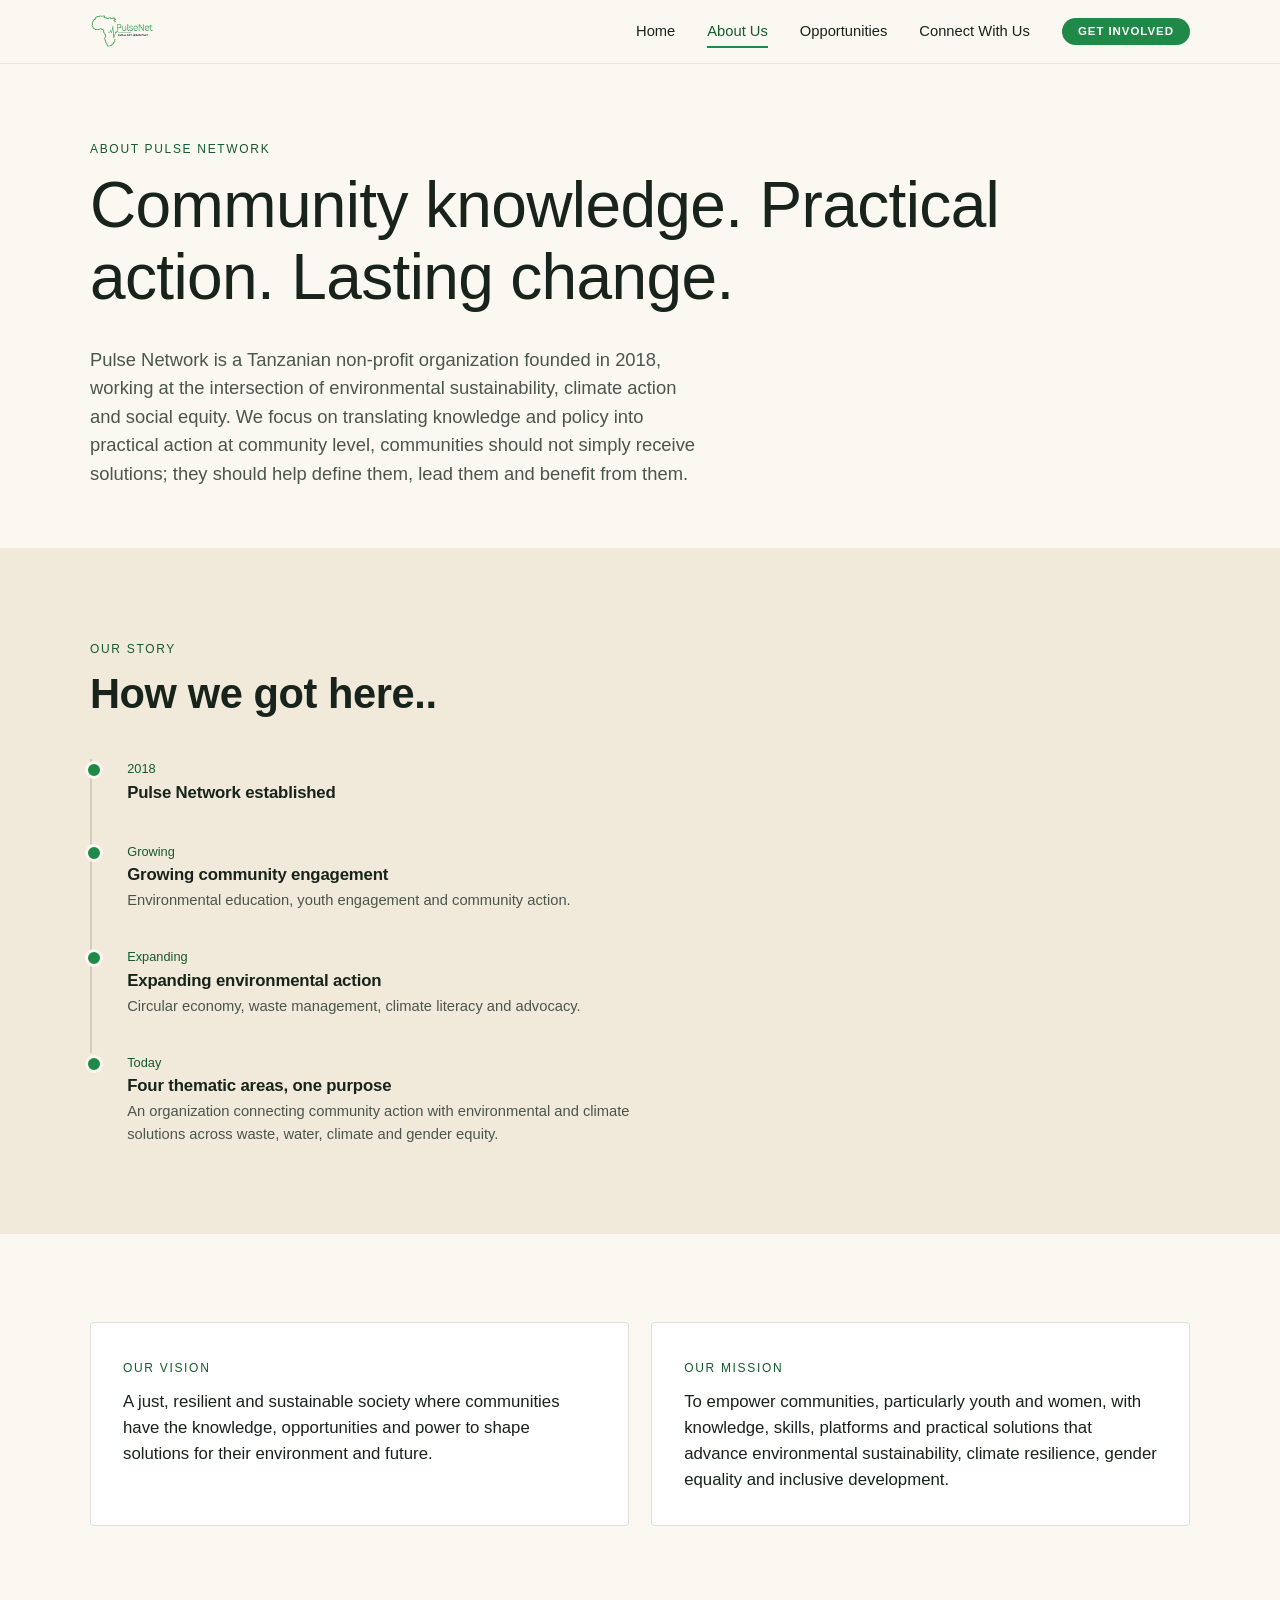
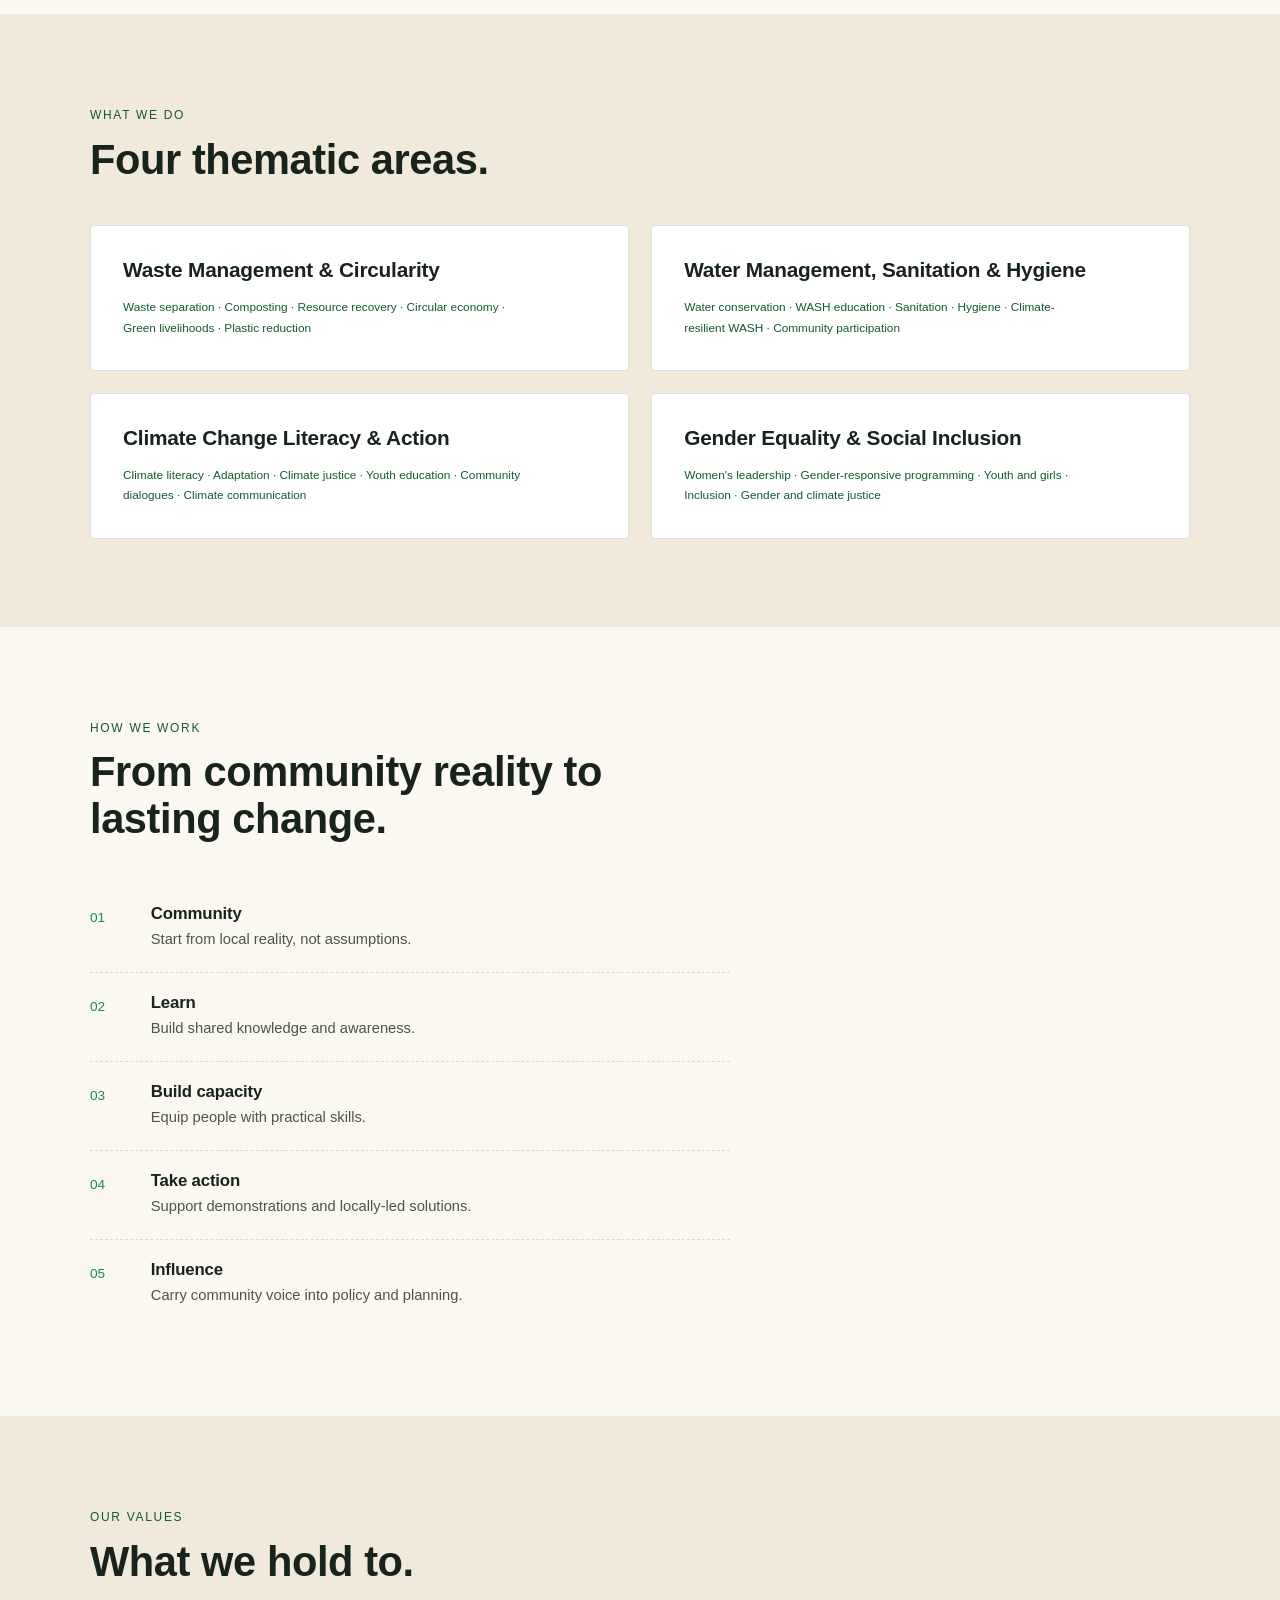
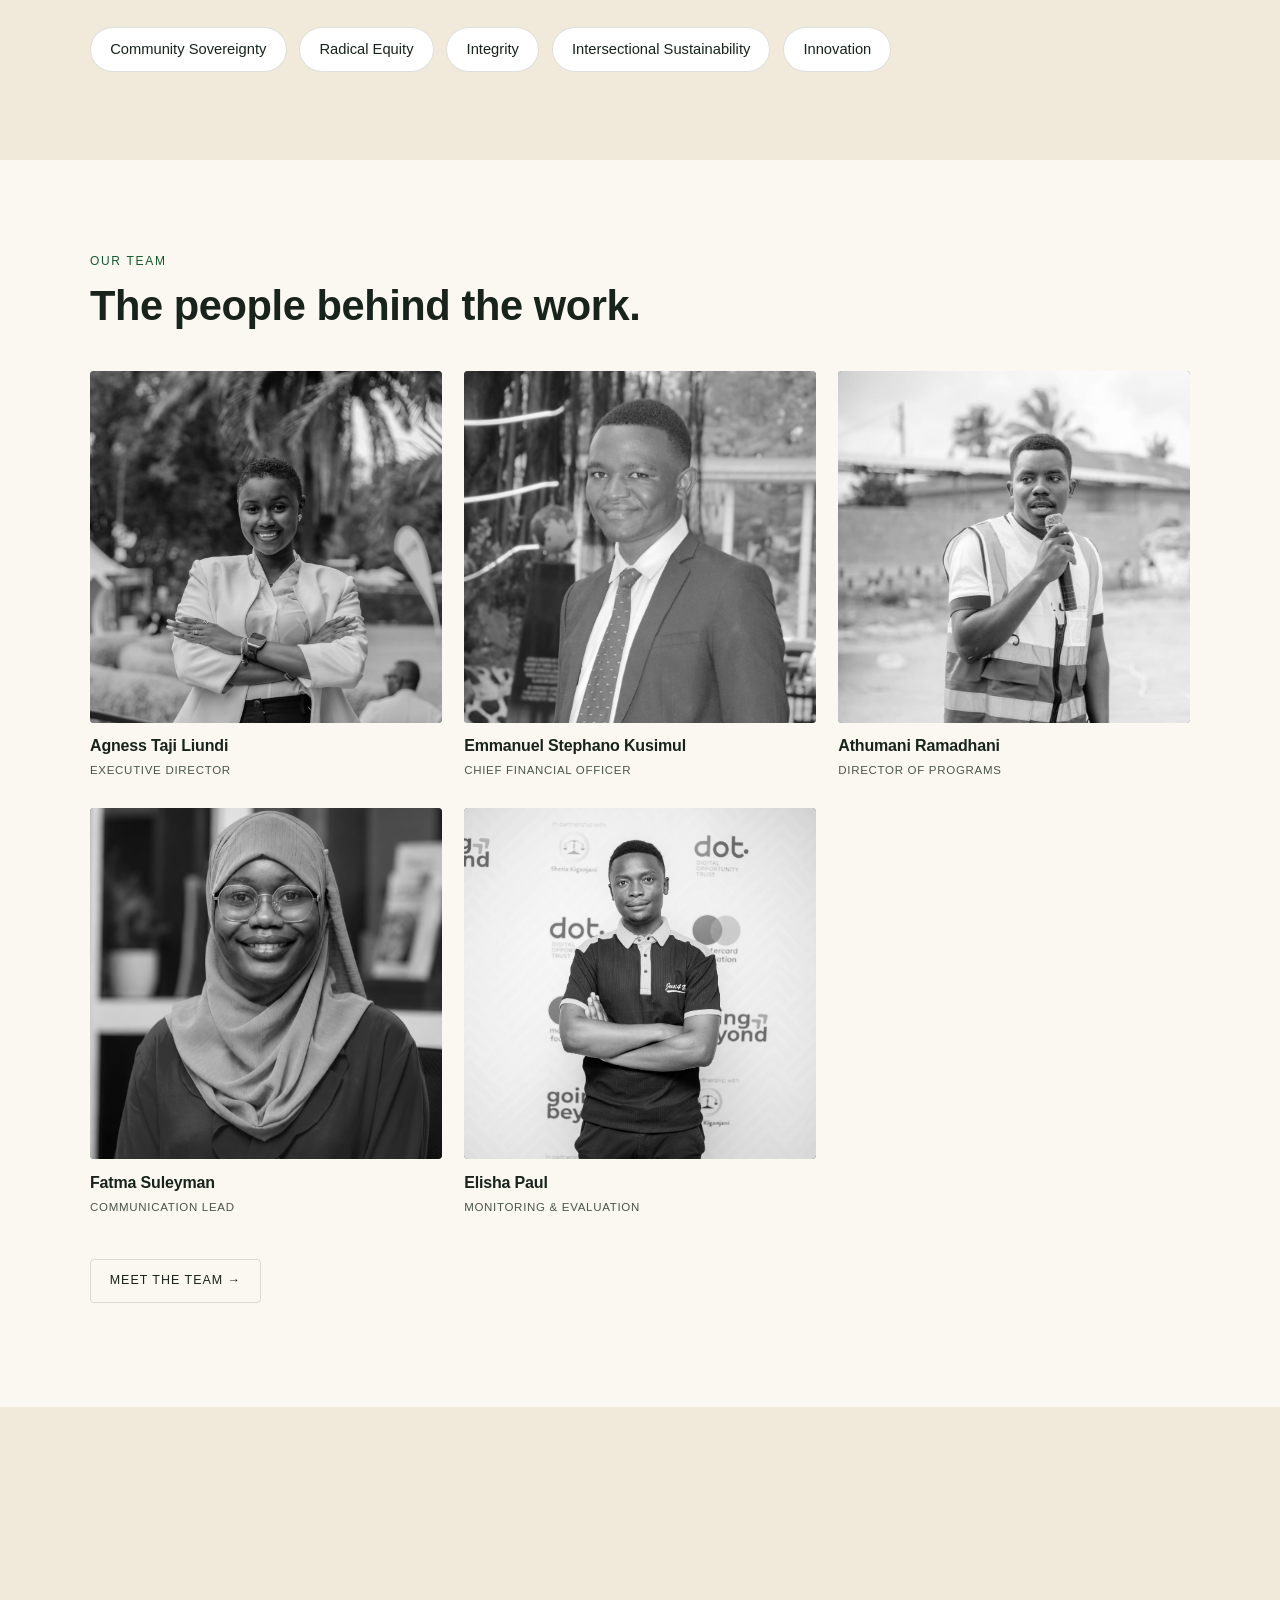
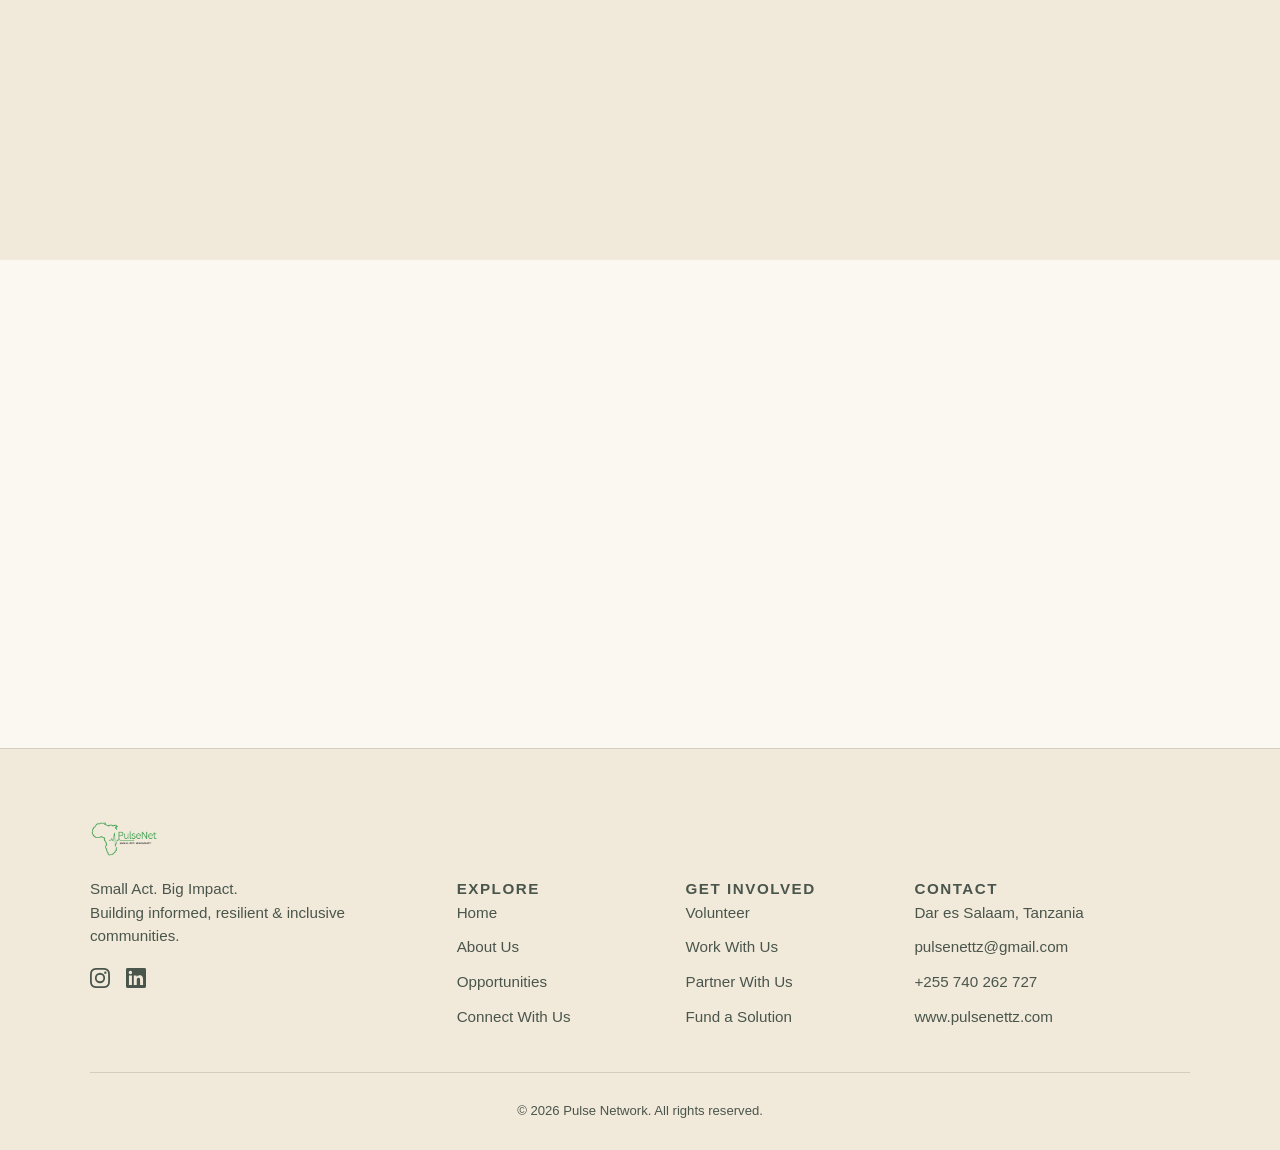
==== commit 847af847: "Footer" ====
--- a/about.html
+++ b/about.html
@@ -225,7 +225,7 @@
         <a href="index.html" aria-label="Pulse Network home">
           <img src="assets/pulsenet_logo.png" alt="Pulse Network">
         </a>
-        <p class="footer-blurb">A Tanzanian non-profit building communities that are informed, resilient and ready to act on environmental sustainability, climate resilience and social equity.</p>
+        <p class="footer-blurb">Small Act. Big Impact.<br>Building informed, resilient & inclusive communities.</p>
         <div class="footer-social">
           <a href="https://www.instagram.com/pulsenet_tz/" aria-label="Instagram">
             <svg viewBox="0 0 24 24" fill="currentColor" xmlns="http://www.w3.org/2000/svg" aria-hidden="true"><path d="M12 2.162c3.204 0 3.584.012 4.849.07 1.17.054 1.805.249 2.228.413.56.218.96.478 1.38.898s.68.82.898 1.38c.164.423.36 1.058.413 2.228.058 1.265.07 1.645.07 4.849s-.012 3.584-.07 4.849c-.053 1.17-.249 1.805-.413 2.228a3.7 3.7 0 0 1-.898 1.38c-.42.42-.82.68-1.38.898-.423.164-1.058.36-2.228.413-1.265.058-1.645.07-4.849.07s-3.584-.012-4.849-.07c-1.17-.053-1.805-.249-2.228-.413a3.7 3.7 0 0 1-1.38-.898c-.42-.42-.68-.82-.898-1.38-.164-.423-.36-1.058-.413-2.228-.058-1.265-.07-1.645-.07-4.849s.012-3.584.07-4.849c.054-1.17.249-1.805.413-2.228.218-.56.478-.96.898-1.38s.82-.68 1.38-.898c.423-.164 1.058-.36 2.228-.413 1.265-.058 1.645-.07 4.849-.07M12 0C8.741 0 8.332.014 7.052.072 5.775.131 4.902.333 4.14.63a5.9 5.9 0 0 0-2.126 1.384A5.9 5.9 0 0 0 .63 4.14c-.297.763-.5 1.635-.558 2.912C.014 8.332 0 8.741 0 12s.014 3.668.072 4.948c.059 1.277.261 2.15.558 2.912.307.79.717 1.459 1.384 2.126A5.9 5.9 0 0 0 4.14 23.37c.763.297 1.635.5 2.912.558C8.332 23.986 8.741 24 12 24s3.668-.014 4.948-.072c1.277-.059 2.15-.261 2.912-.558a5.9 5.9 0 0 0 2.126-1.384 5.9 5.9 0 0 0 1.384-2.126c.297-.763.5-1.635.558-2.912.058-1.28.072-1.689.072-4.948s-.014-3.668-.072-4.948c-.059-1.277-.261-2.15-.558-2.912a5.9 5.9 0 0 0-1.384-2.126A5.9 5.9 0 0 0 19.86.63c-.763-.297-1.635-.5-2.912-.558C15.668.014 15.259 0 12 0m0 5.838a6.162 6.162 0 1 0 0 12.324 6.162 6.162 0 0 0 0-12.324M12 16a4 4 0 1 1 0-8 4 4 0 0 1 0 8m7.846-10.406a1.44 1.44 0 1 1-2.88 0 1.44 1.44 0 0 1 2.88 0"/></svg>
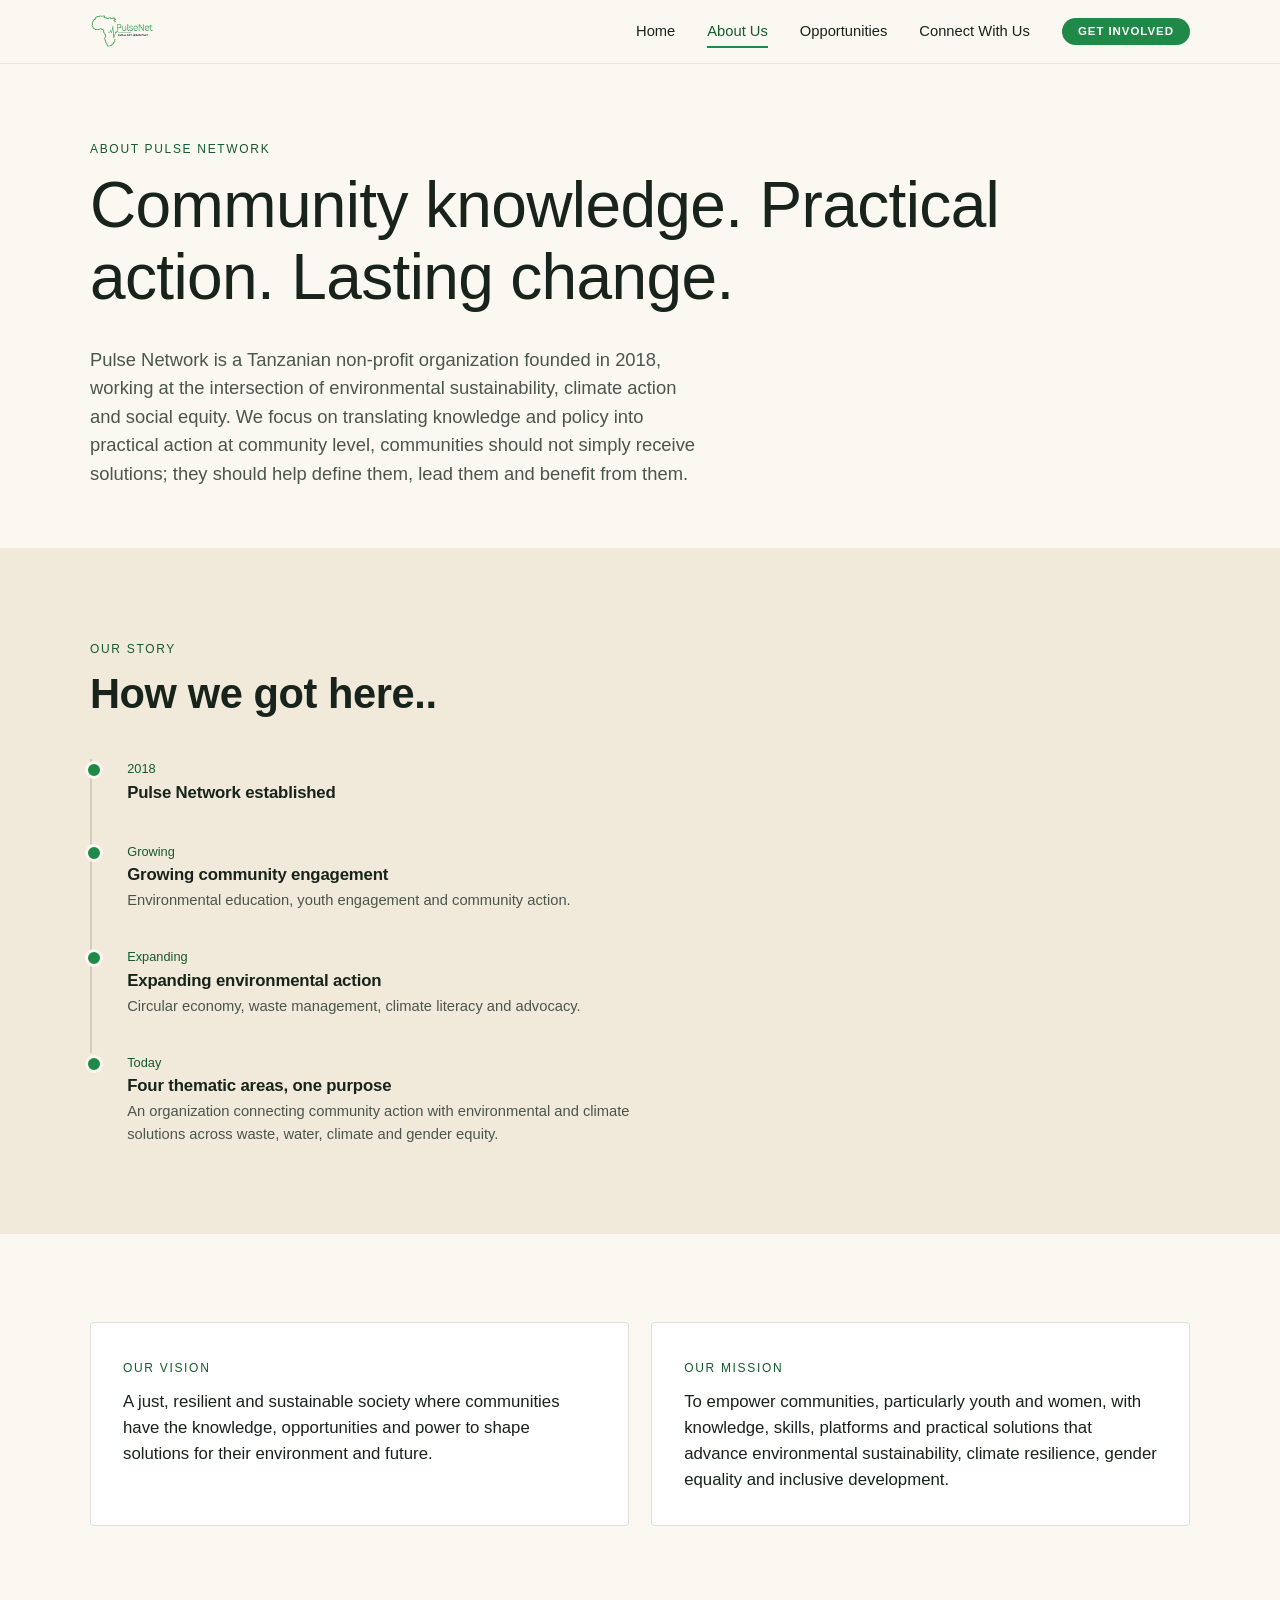
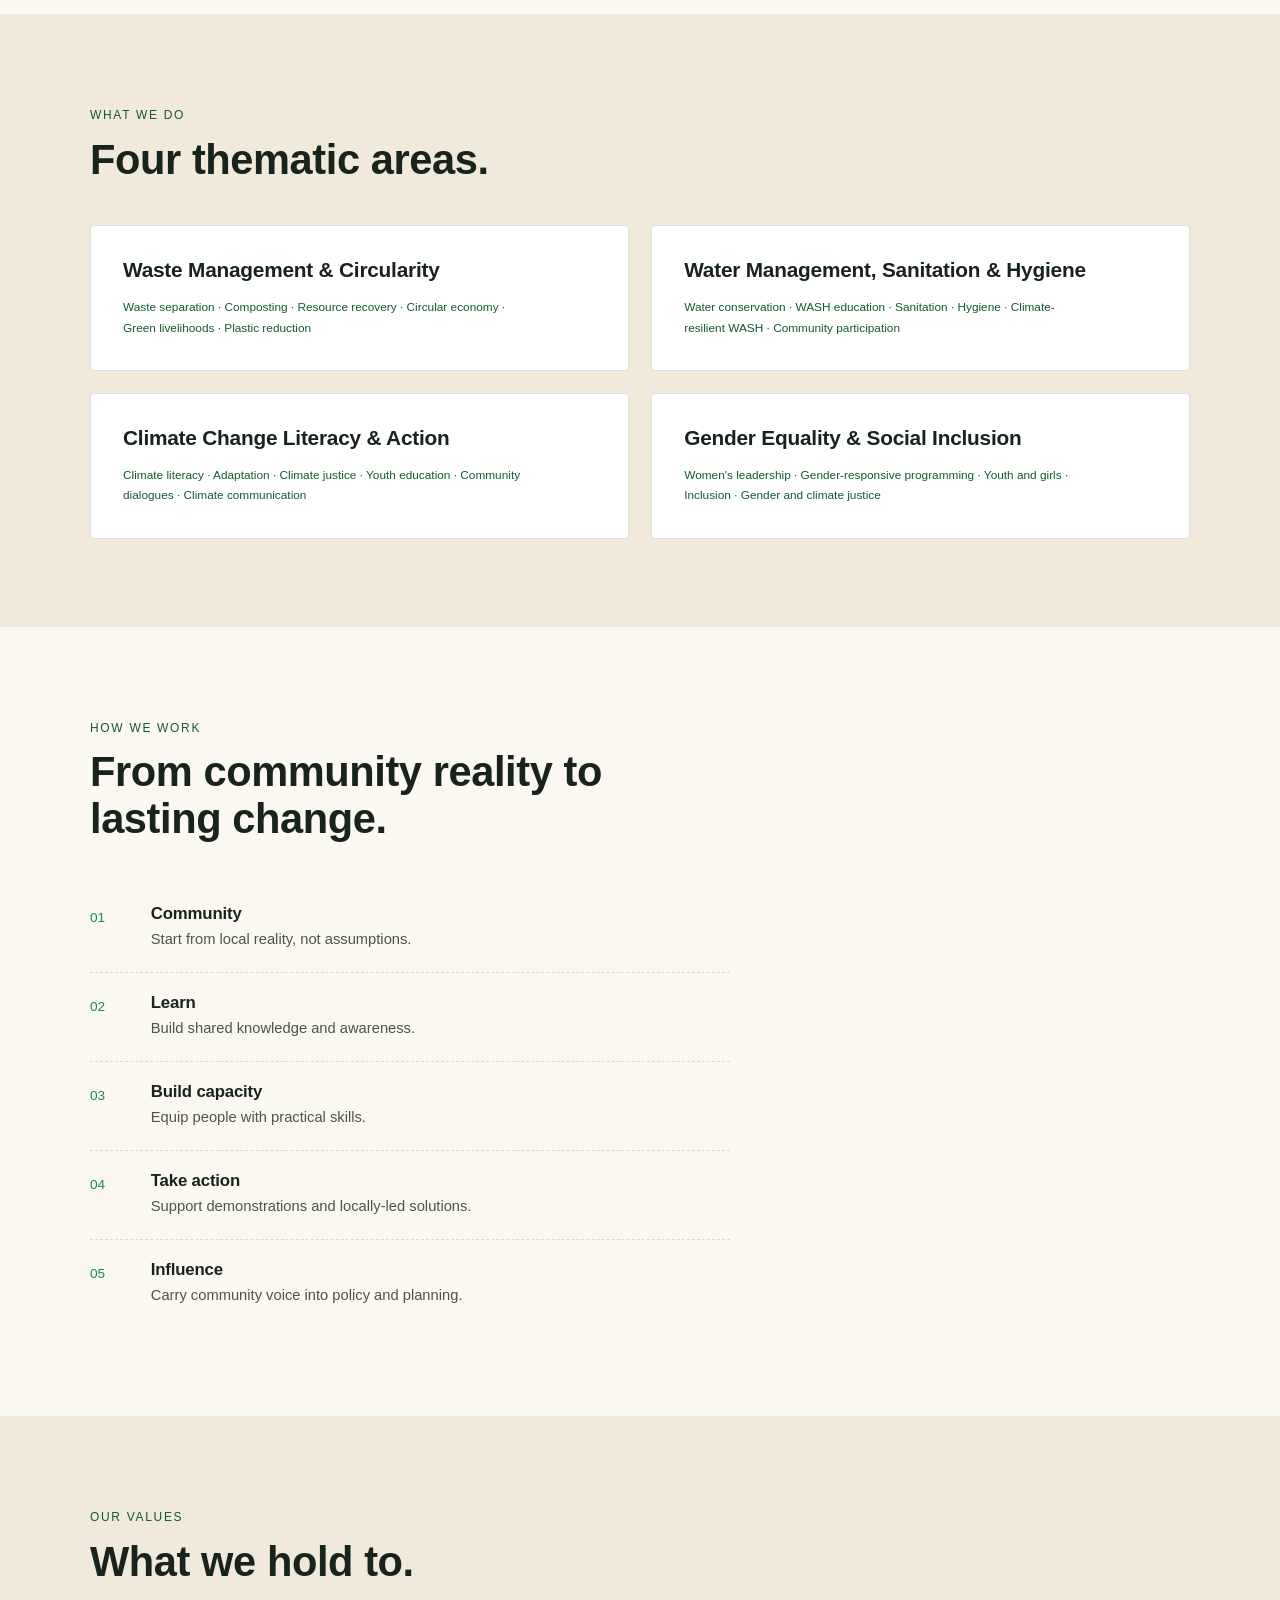
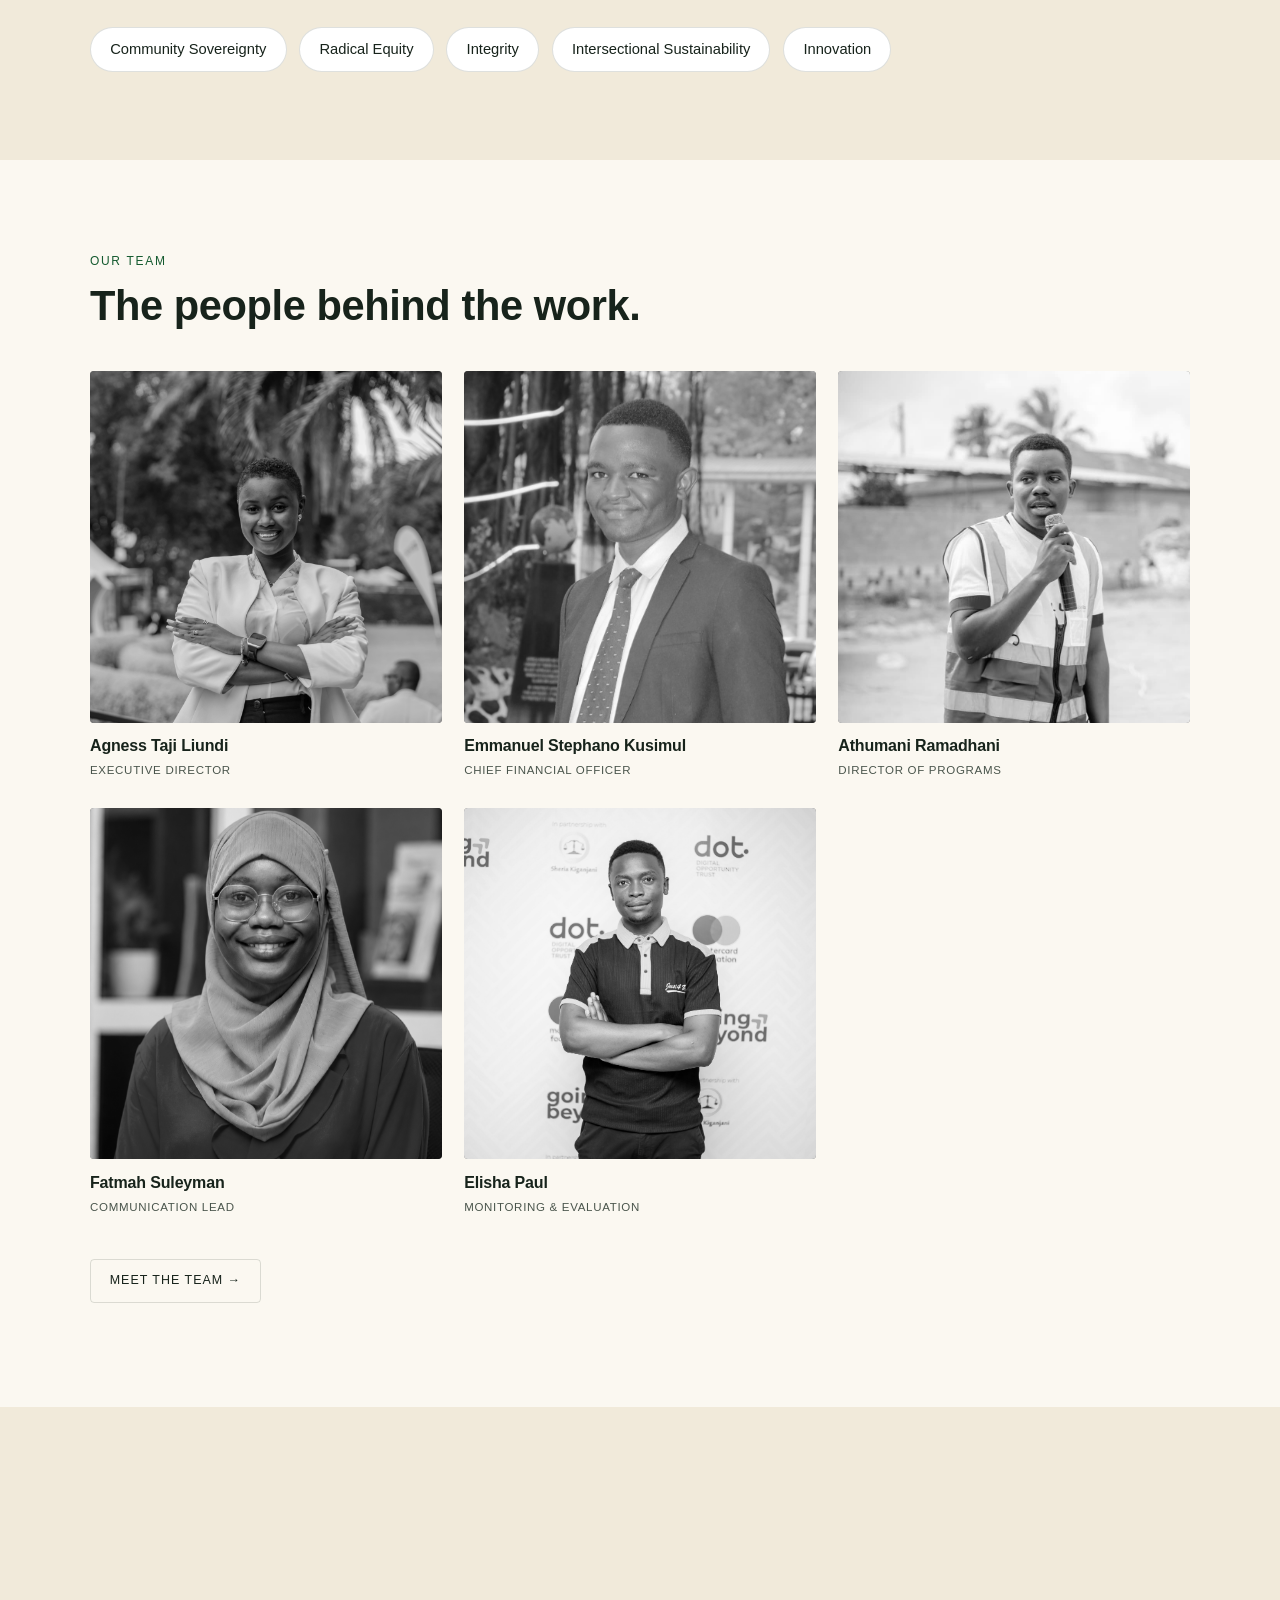
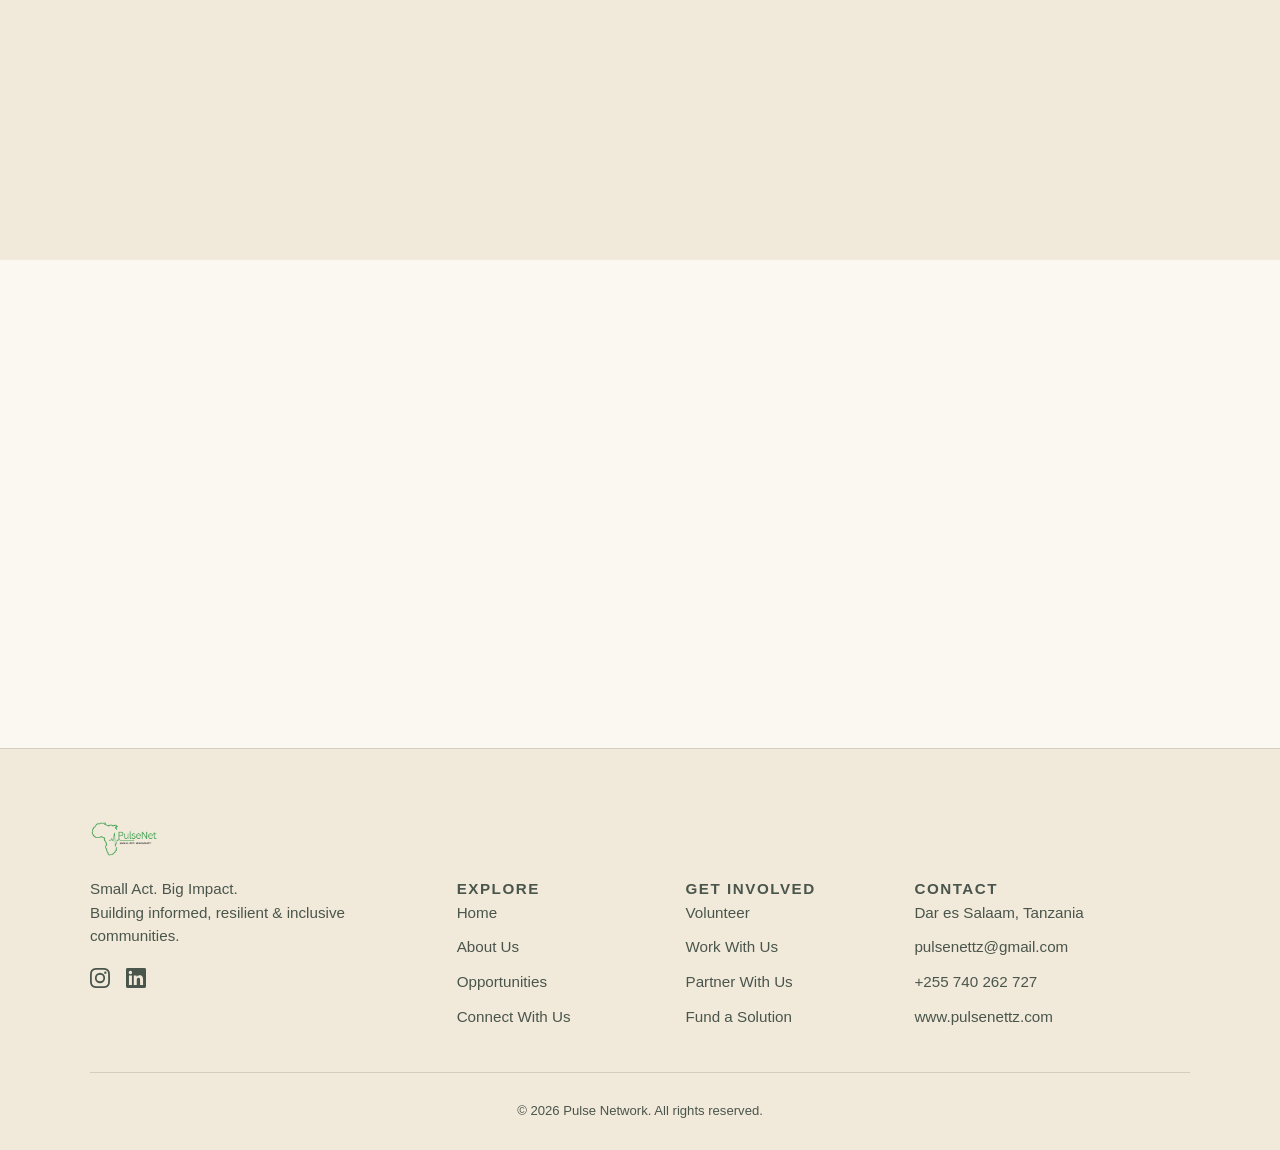
==== commit cf127c39: "Minor changes" ====
--- a/about.html
+++ b/about.html
@@ -155,7 +155,7 @@
         <div class="team-card"><div class="avatar avatar--photo"><img src="assets/photos/agness-dp.jpeg" alt="Agness Taji Liundi" loading="lazy"></div><h3>Agness Taji Liundi</h3><span class="role">Executive Director</span></div>
         <div class="team-card"><div class="avatar avatar--photo"><img src="assets/photos/emmanuel-dp.jpeg" alt="Emmanuel Stephano Kusimul" loading="lazy"></div><h3>Emmanuel Stephano Kusimul</h3><span class="role">Chief Financial Officer</span></div>
         <div class="team-card"><div class="avatar avatar--photo"><img src="assets/photos/athumani-dp.jpeg" alt="Athumani Ramadhani" loading="lazy"></div><h3>Athumani Ramadhani</h3><span class="role">Director of Programs</span></div>
-        <div class="team-card"><div class="avatar avatar--photo"><img src="assets/photos/fatmah-dp.png" alt="Fatma Suleyman" loading="lazy"></div><h3>Fatma Suleyman</h3><span class="role">Communication Lead</span></div>
+        <div class="team-card"><div class="avatar avatar--photo"><img src="assets/photos/fatmah-dp.png" alt="Fatmah Suleyman" loading="lazy"></div><h3>Fatmah Suleyman</h3><span class="role">Communication Lead</span></div>
         <div class="team-card"><div class="avatar avatar--photo"><img src="assets/photos/elisha-dp.JPG" alt="Elisha Paul" loading="lazy"></div><h3>Elisha Paul</h3><span class="role">Monitoring &amp; Evaluation</span></div>
       </div>
       <p class="mt-lg"><a href="team.html" class="btn btn-ghost">Meet the team →</a></p>
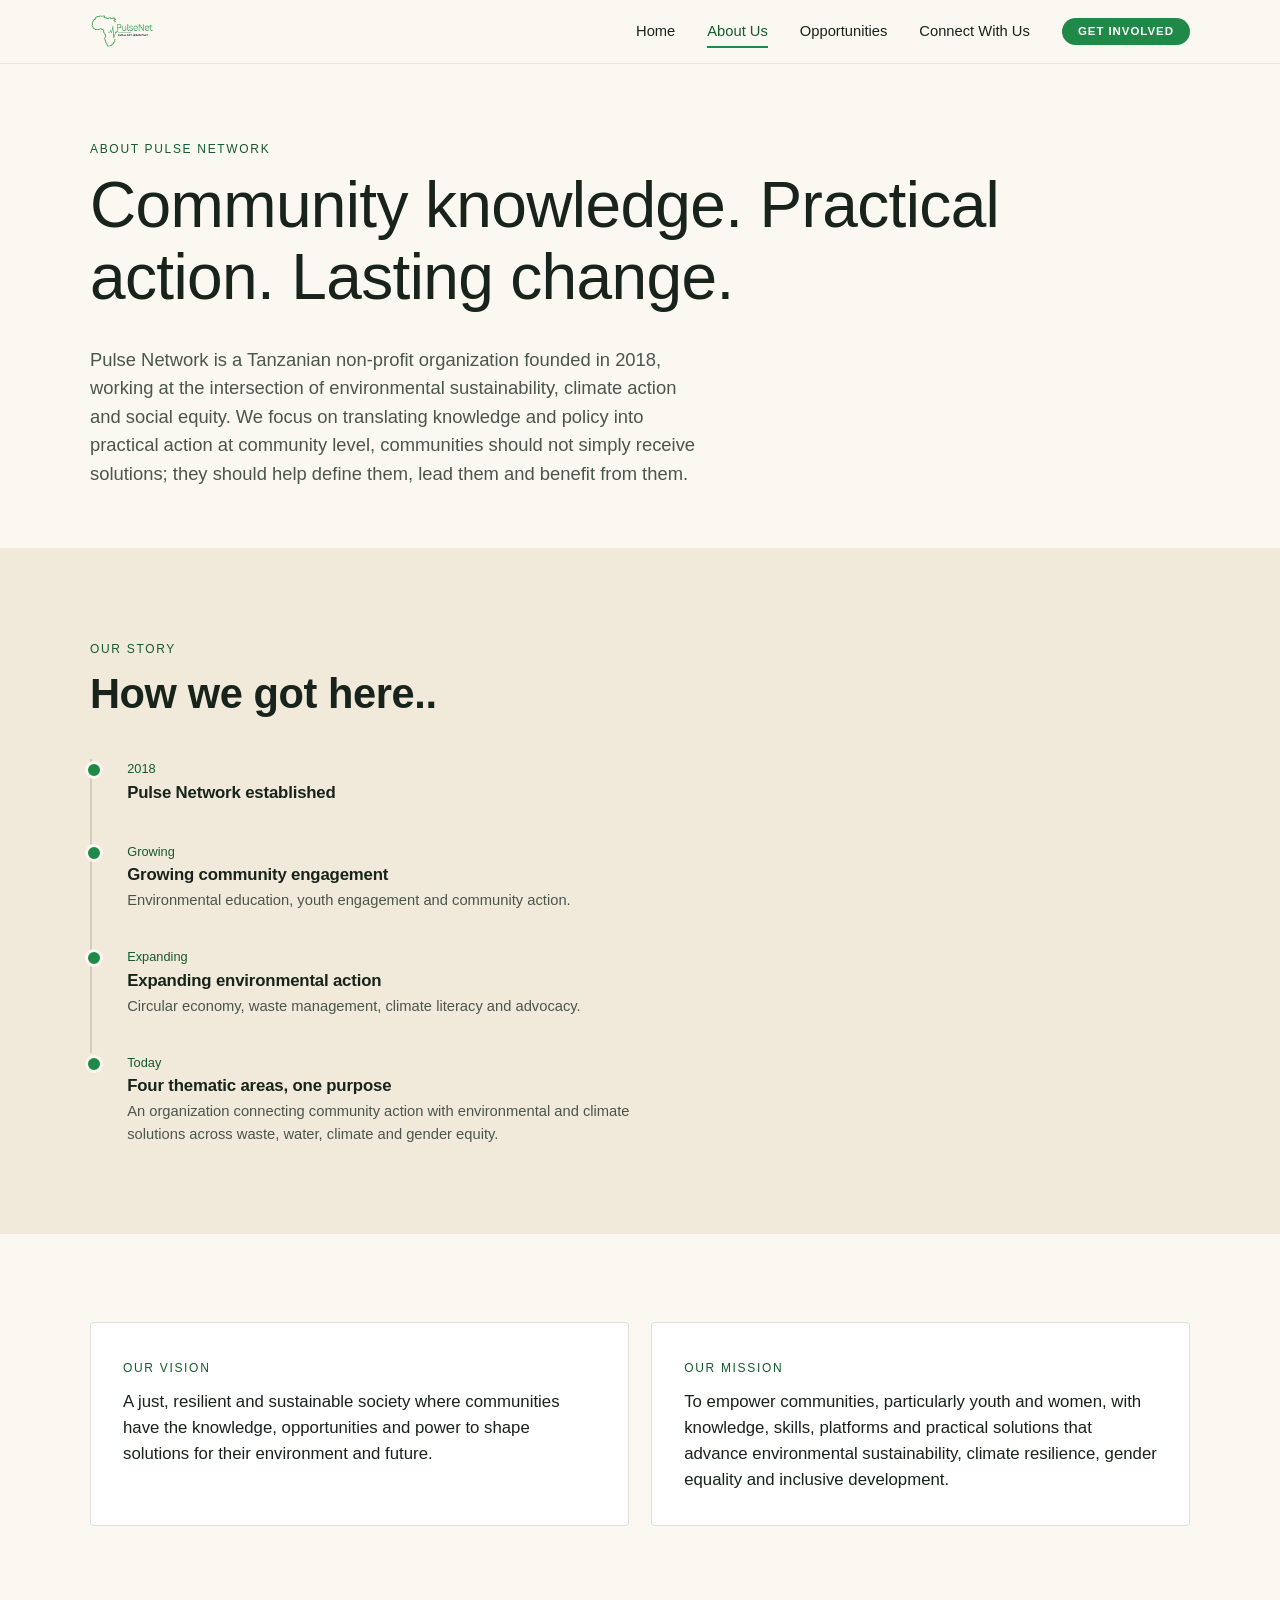
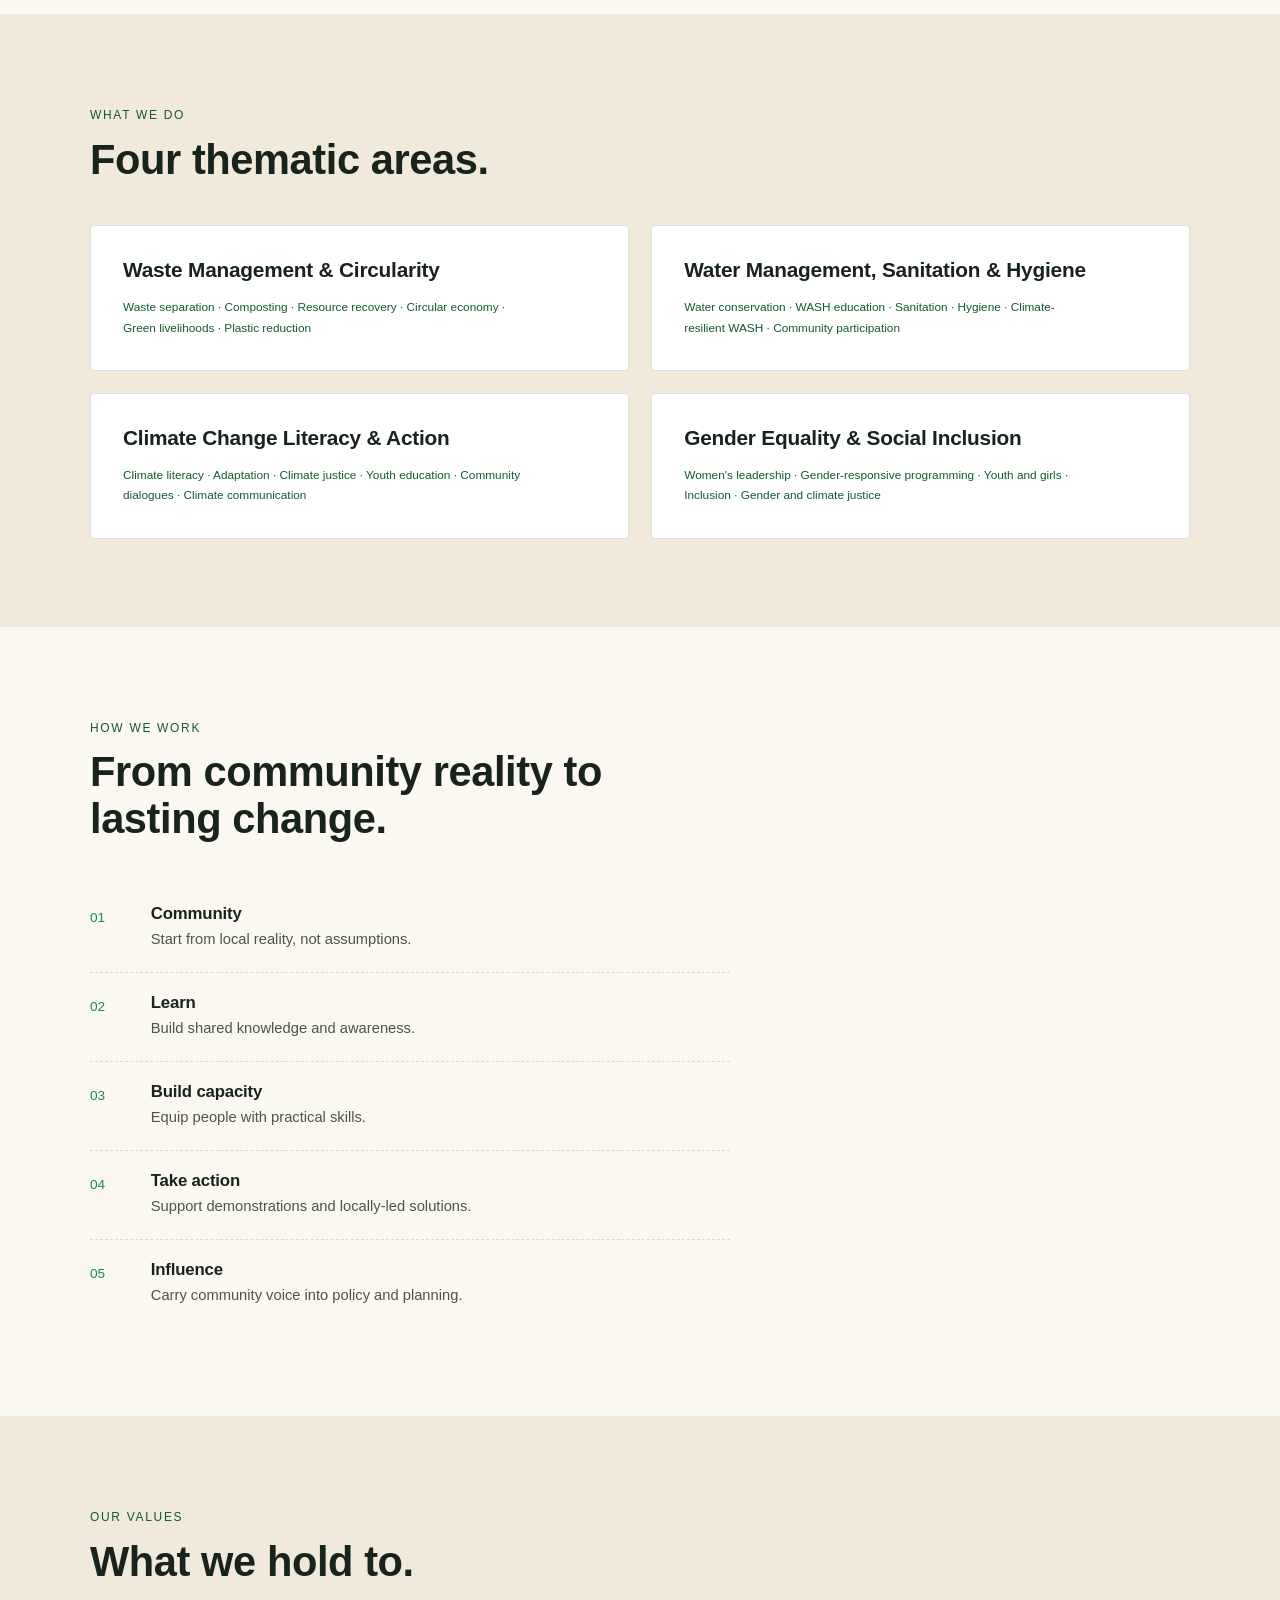
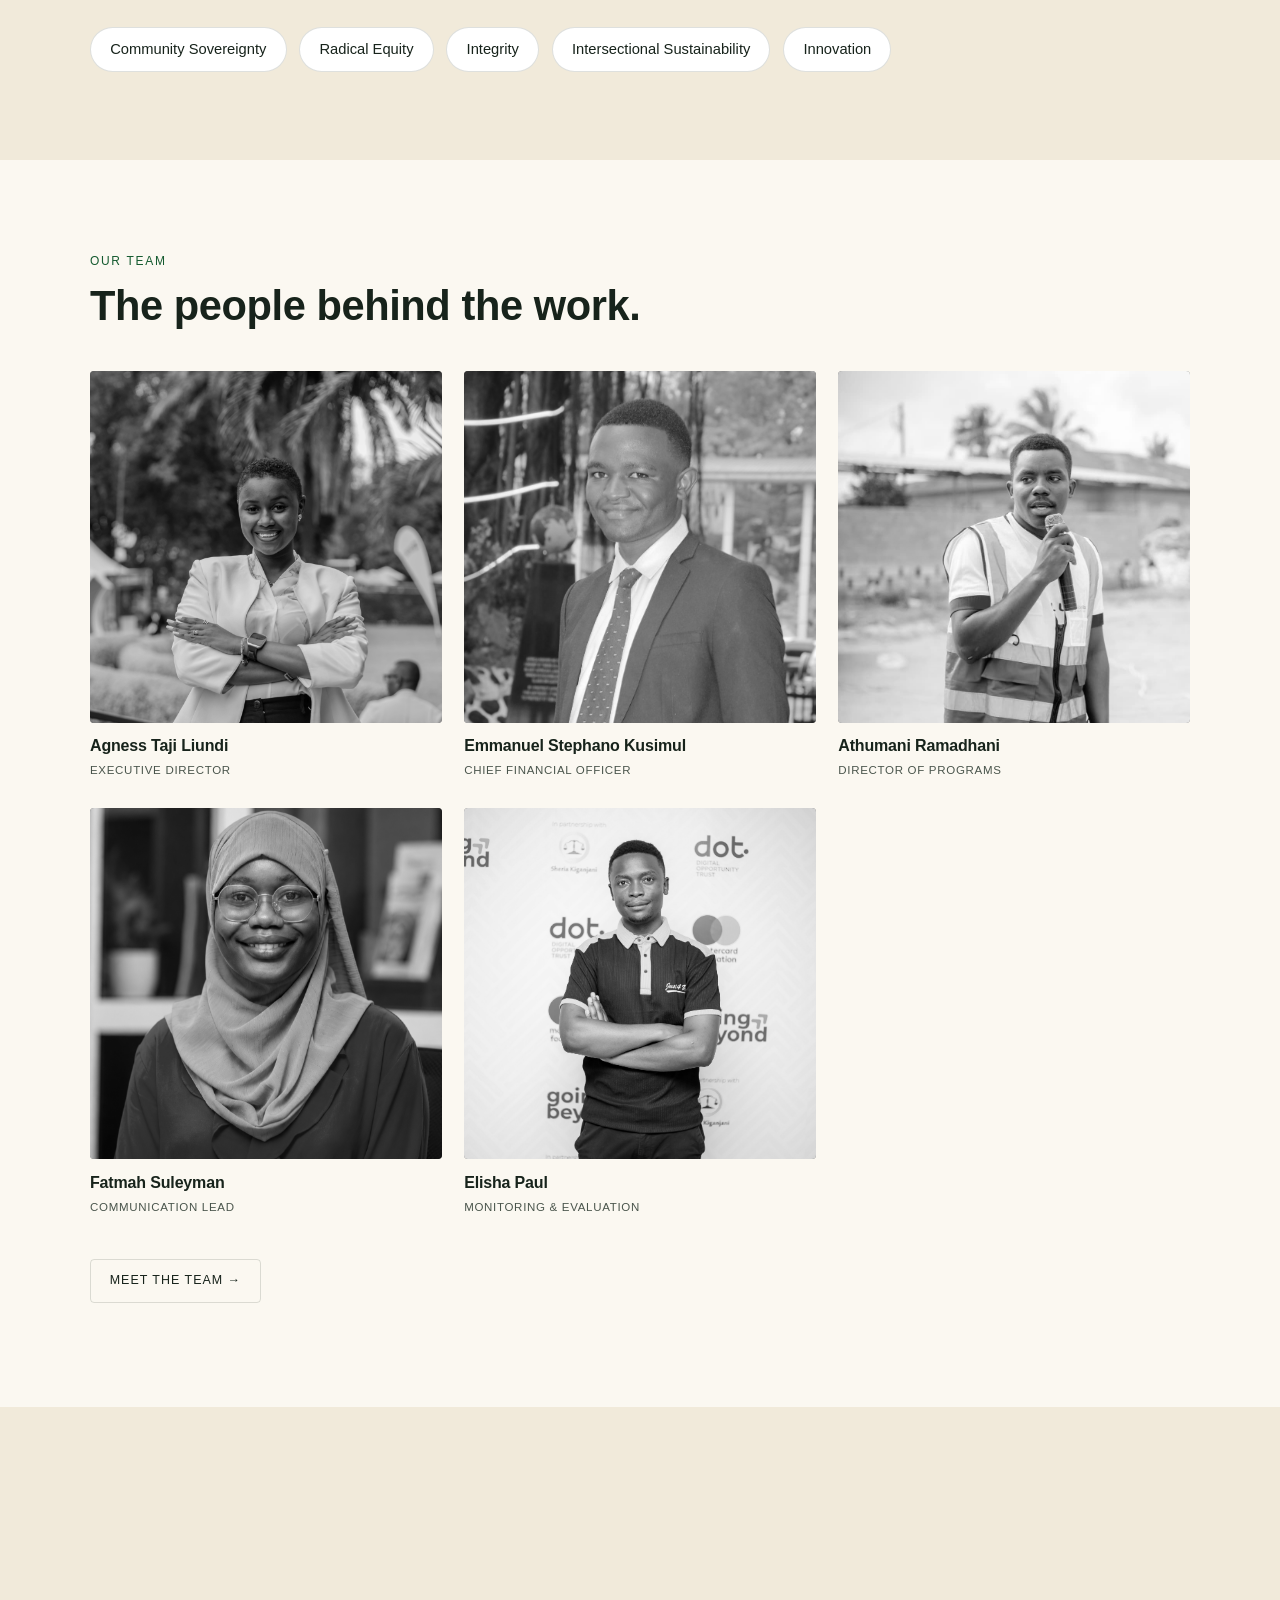
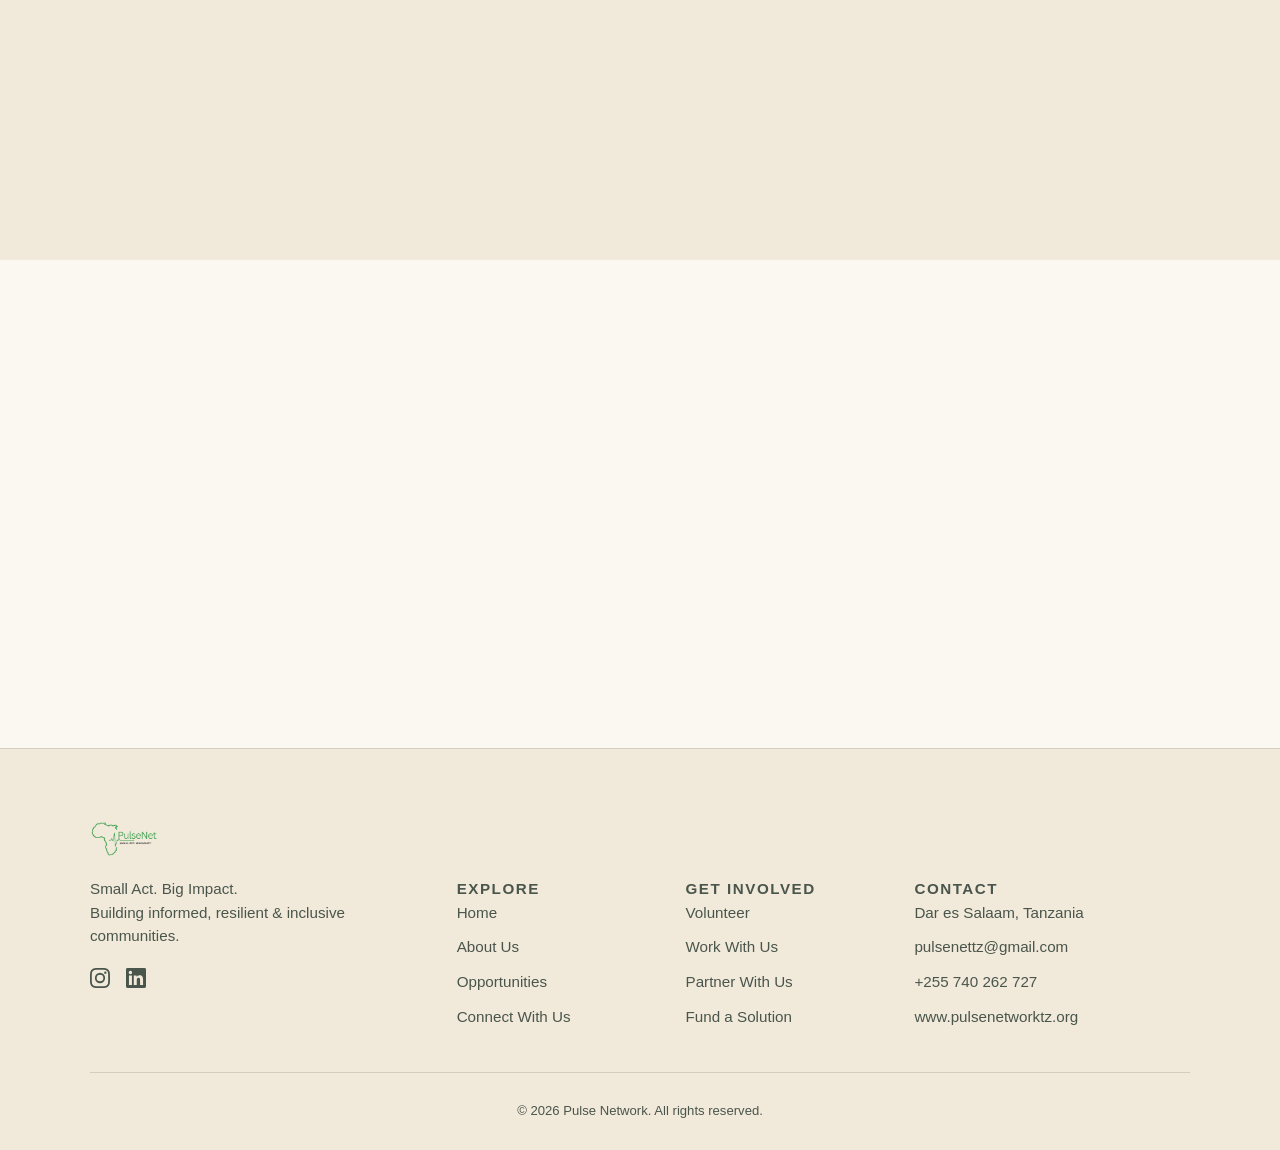
==== commit d2cdb3a1: "New changes" ====
--- a/about.html
+++ b/about.html
@@ -262,7 +262,7 @@
           <li><p>Dar es Salaam, Tanzania</p></li>
           <li><a href="mailto:pulsenettz@gmail.com">pulsenettz@gmail.com</a></li>
           <li><a href="tel:+255740262727">+255 740 262 727</a></li>
-          <li><a href="https://www.pulsenettz.com">www.pulsenettz.com</a></li>
+          <li><a href="https://www.pulsenettz.com">www.pulsenetworktz.org</a></li>
         </ul>
       </div>
     </div>
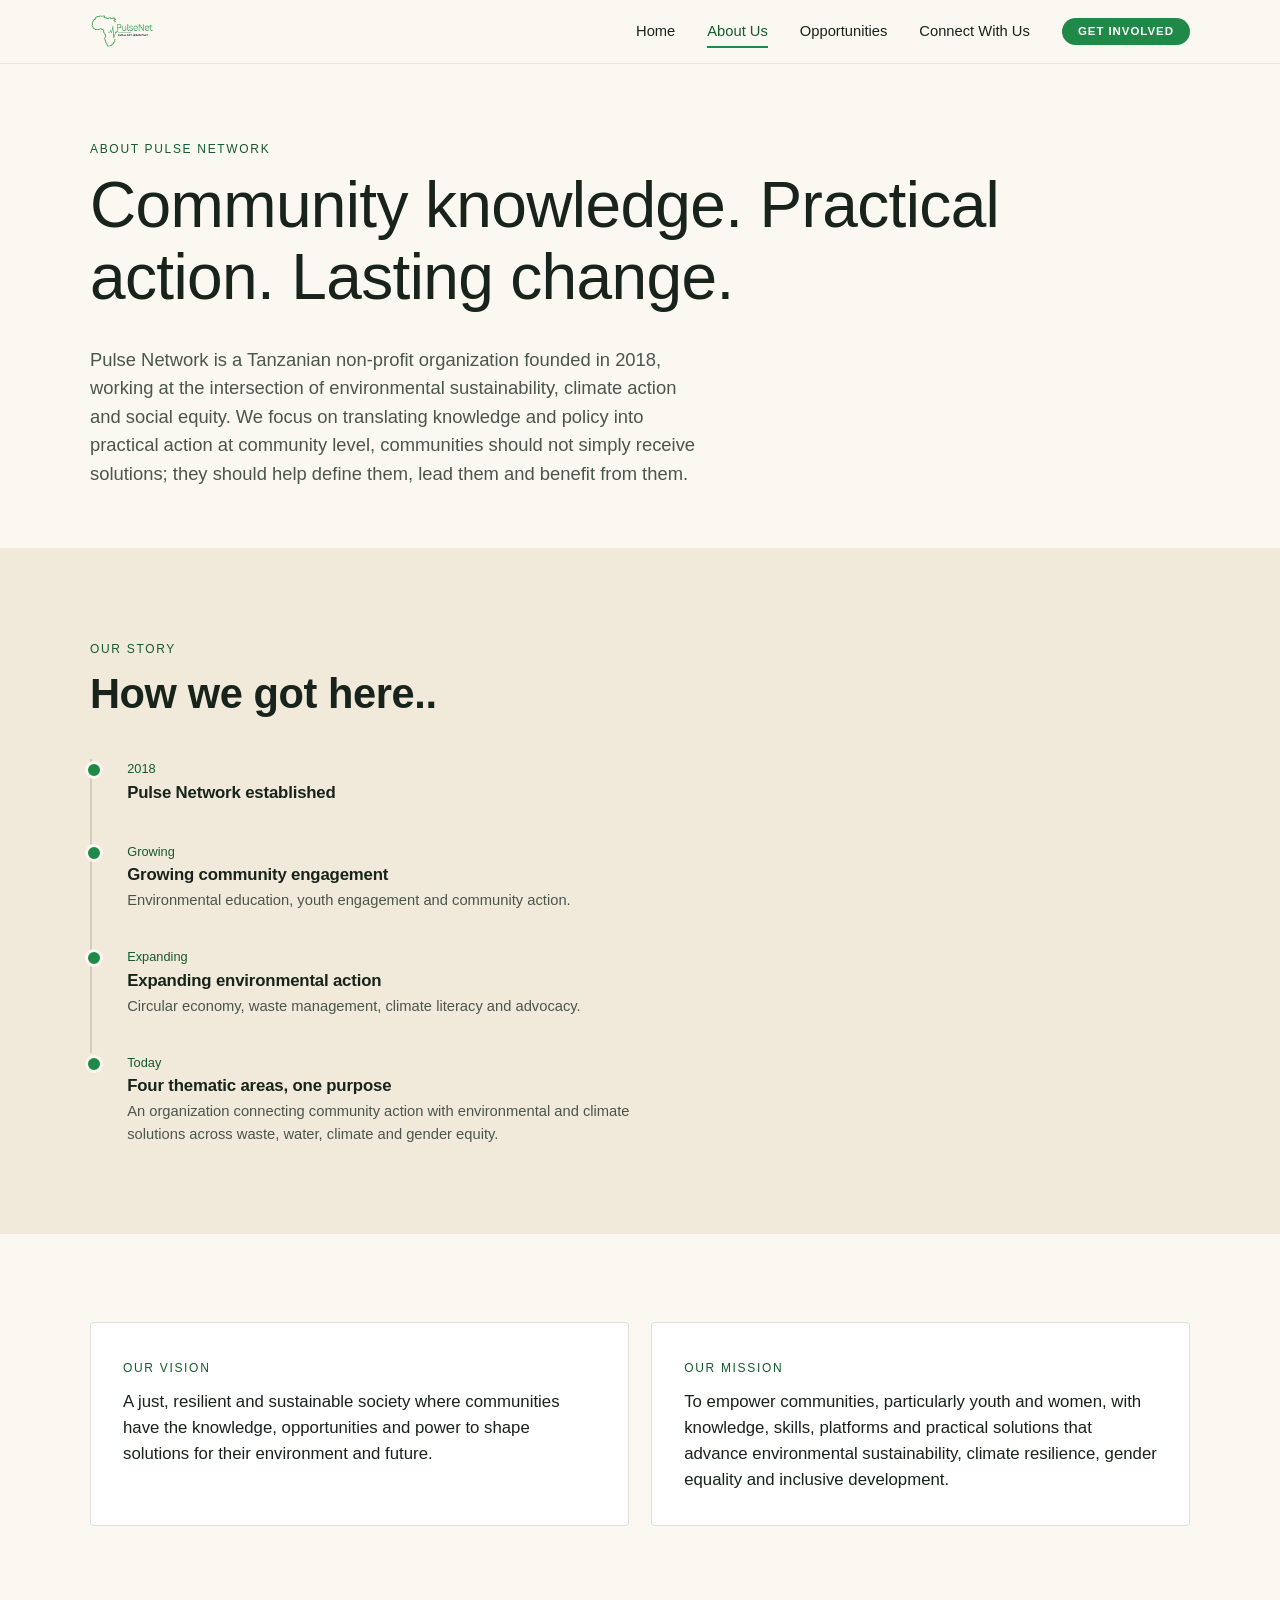
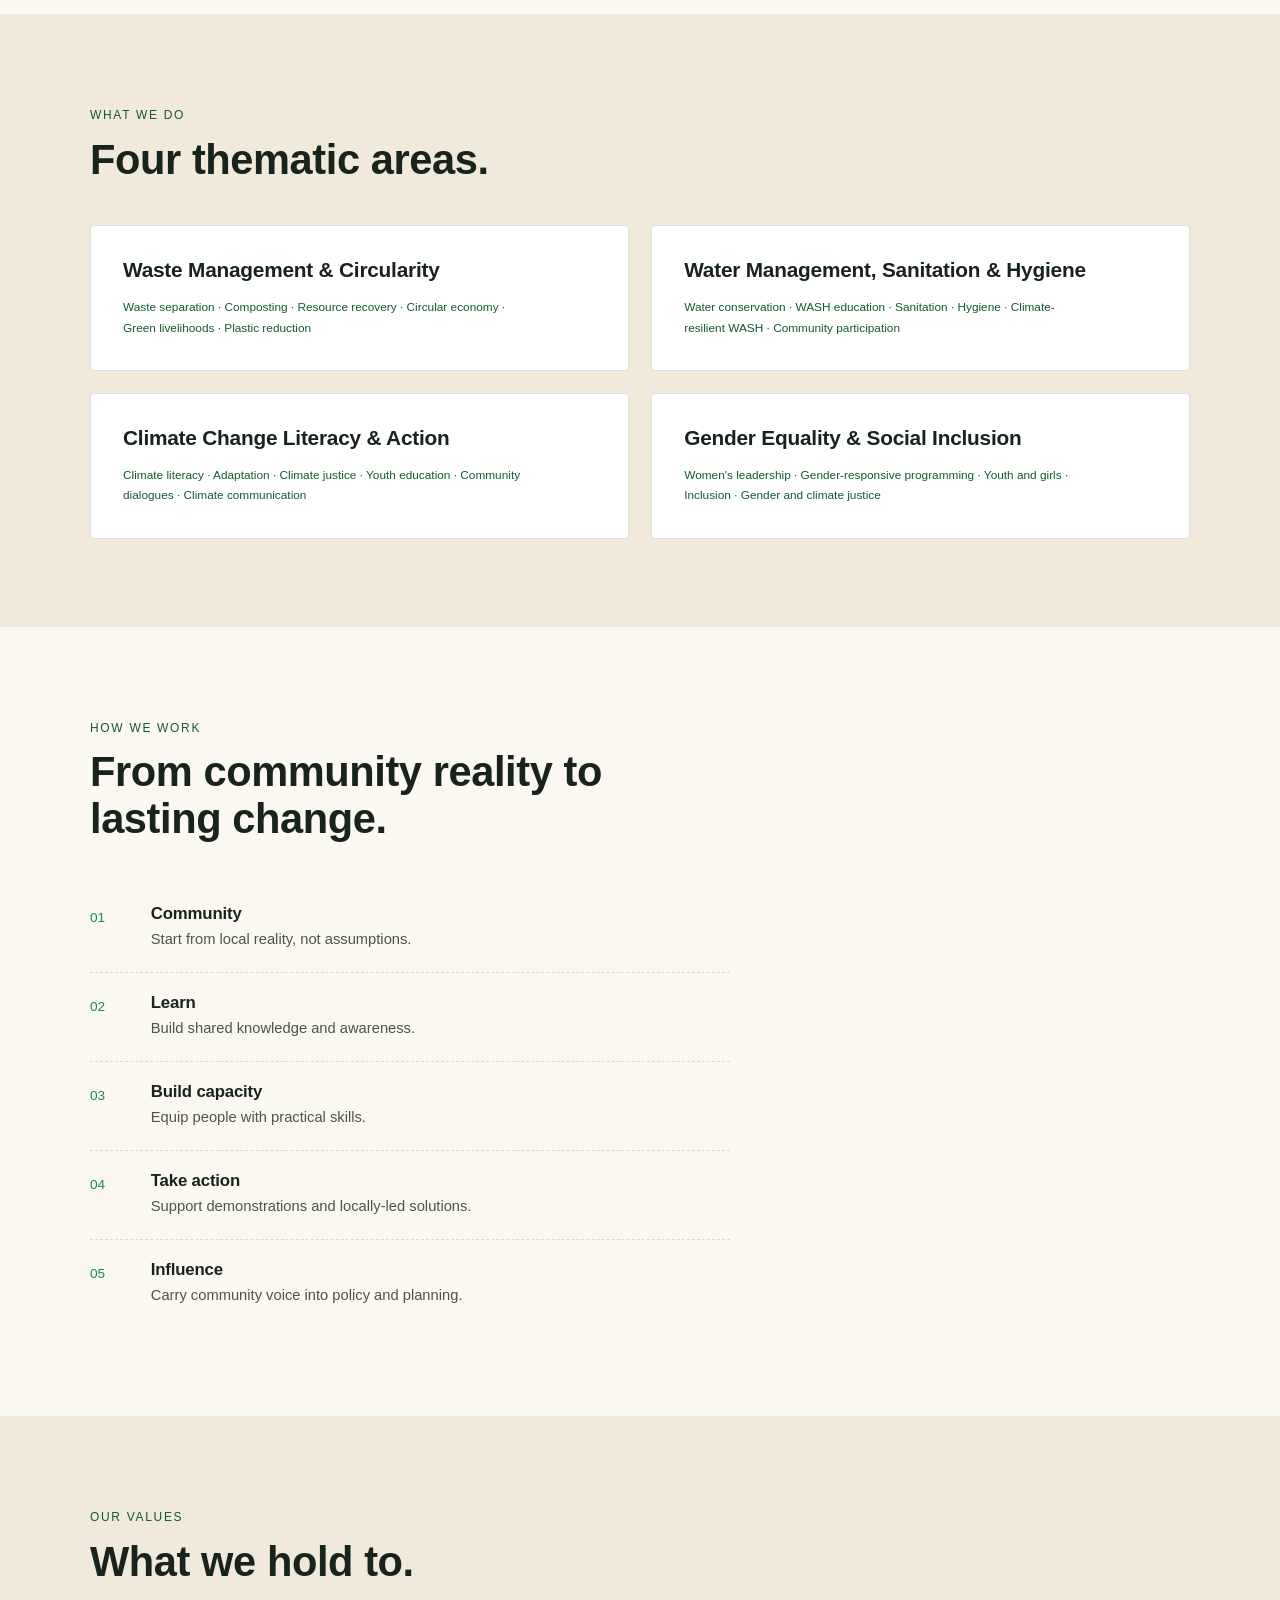
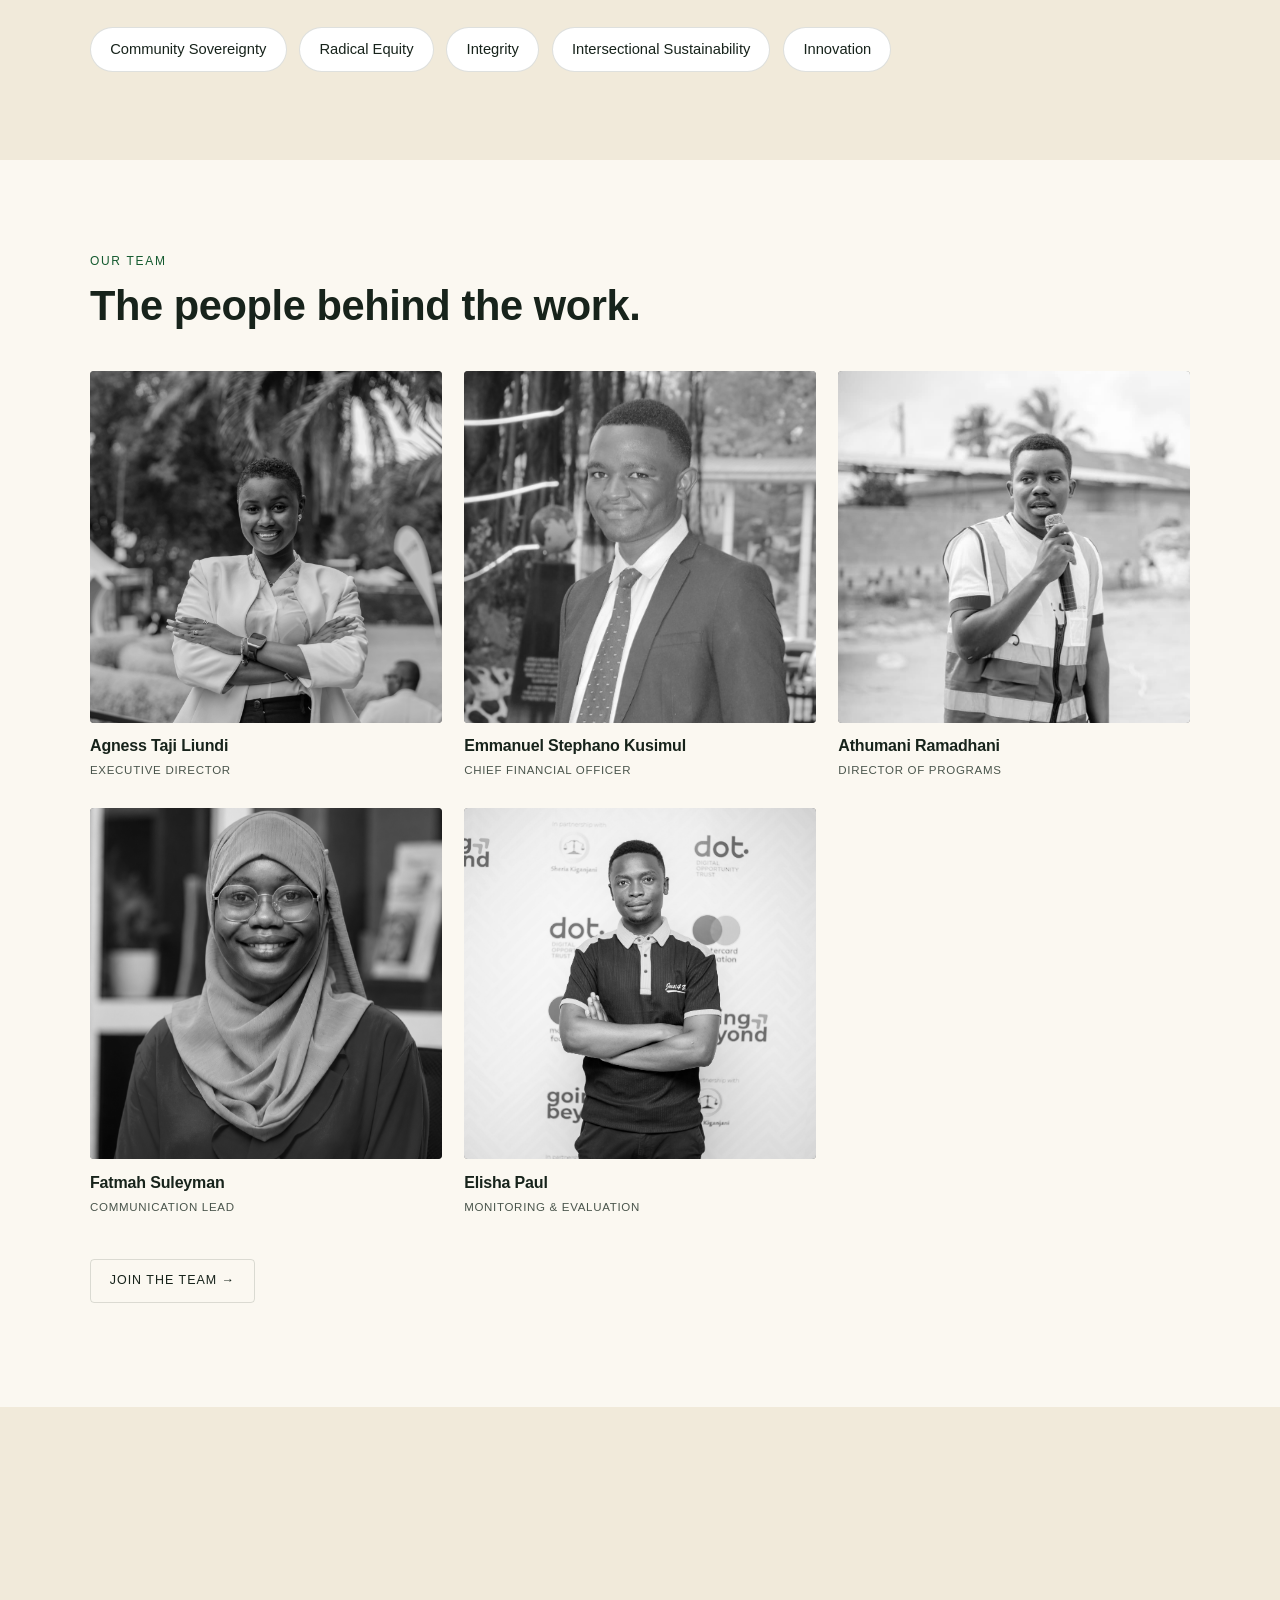
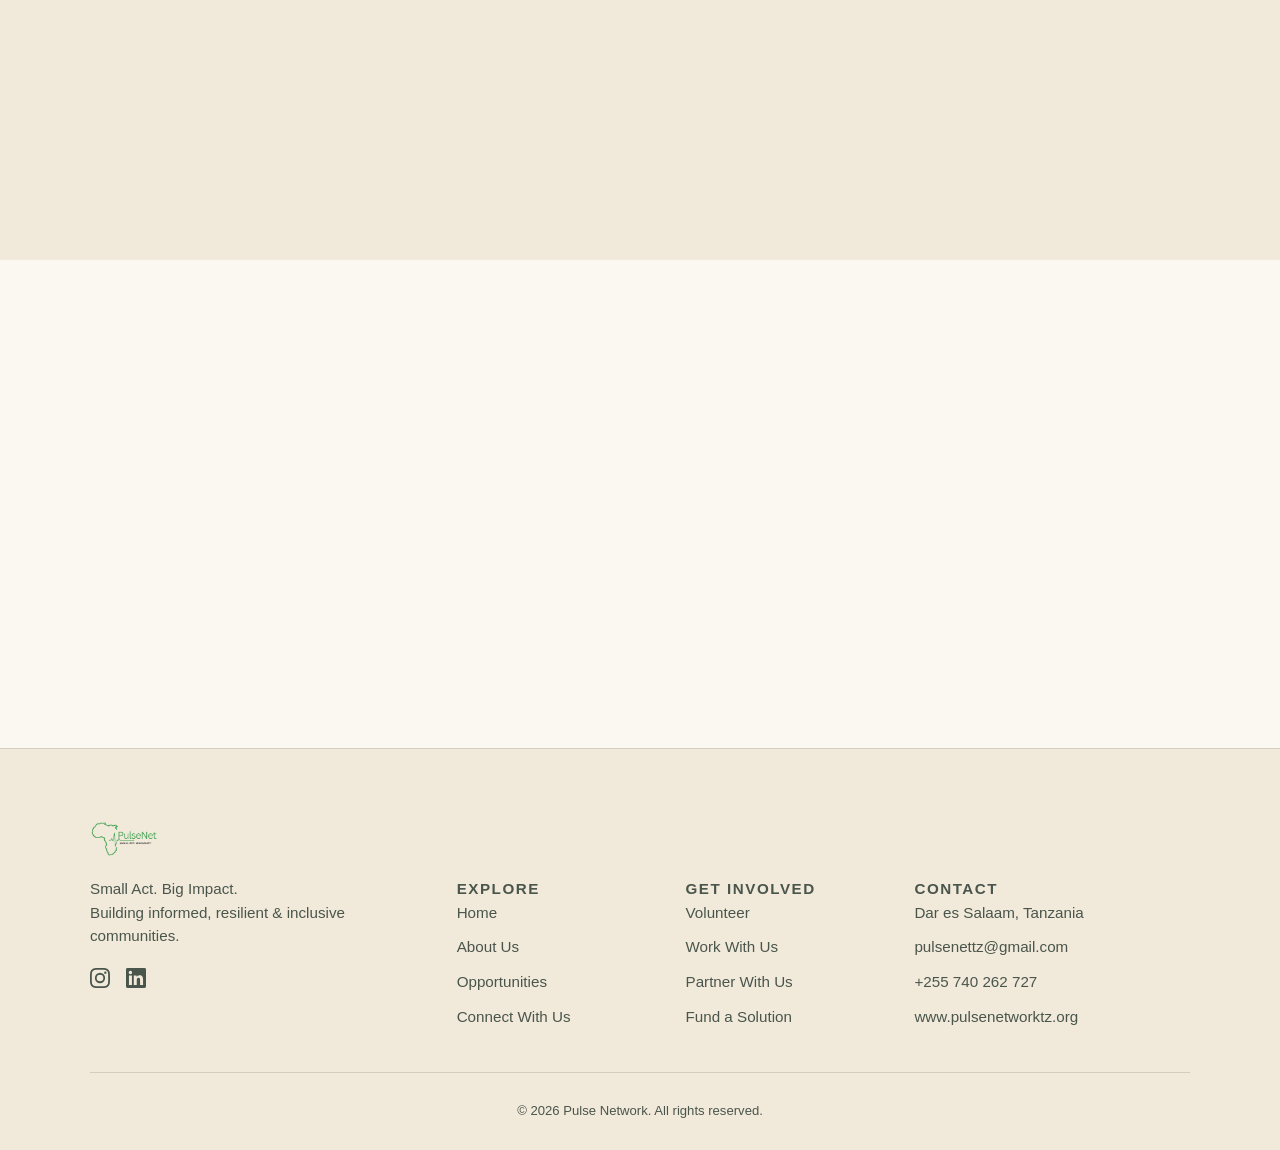
==== commit a33eeab1: "Initial commit for PulseNet website" ====
--- a/about.html
+++ b/about.html
@@ -4,6 +4,8 @@
 <meta charset="UTF-8">
 <meta name="viewport" content="width=device-width, initial-scale=1.0">
 <title>About Us</title>
+    <link rel="icon" type="image/png" href="assets/favicon.png" media="(prefers-color-scheme: light)">
+    <link rel="icon" type="image/png" href="assets/favicon-dark.png" media="(prefers-color-scheme: dark)">
 <meta name="description" content="Pulse Network is a Tanzanian non-profit organization founded in 2018, working at the intersection of environmental sustainability, climate action and social equity.">
 <link rel="stylesheet" href="assets/styles.css?v=18">
 </head>
@@ -158,7 +160,7 @@
         <div class="team-card"><div class="avatar avatar--photo"><img src="assets/photos/fatmah-dp.png" alt="Fatmah Suleyman" loading="lazy"></div><h3>Fatmah Suleyman</h3><span class="role">Communication Lead</span></div>
         <div class="team-card"><div class="avatar avatar--photo"><img src="assets/photos/elisha-dp.JPG" alt="Elisha Paul" loading="lazy"></div><h3>Elisha Paul</h3><span class="role">Monitoring &amp; Evaluation</span></div>
       </div>
-      <p class="mt-lg"><a href="team.html" class="btn btn-ghost">Meet the team →</a></p>
+      <p class="mt-lg"><a href="team.html" class="btn btn-ghost">Join the team →</a></p>
     </div>
   </section>
 
